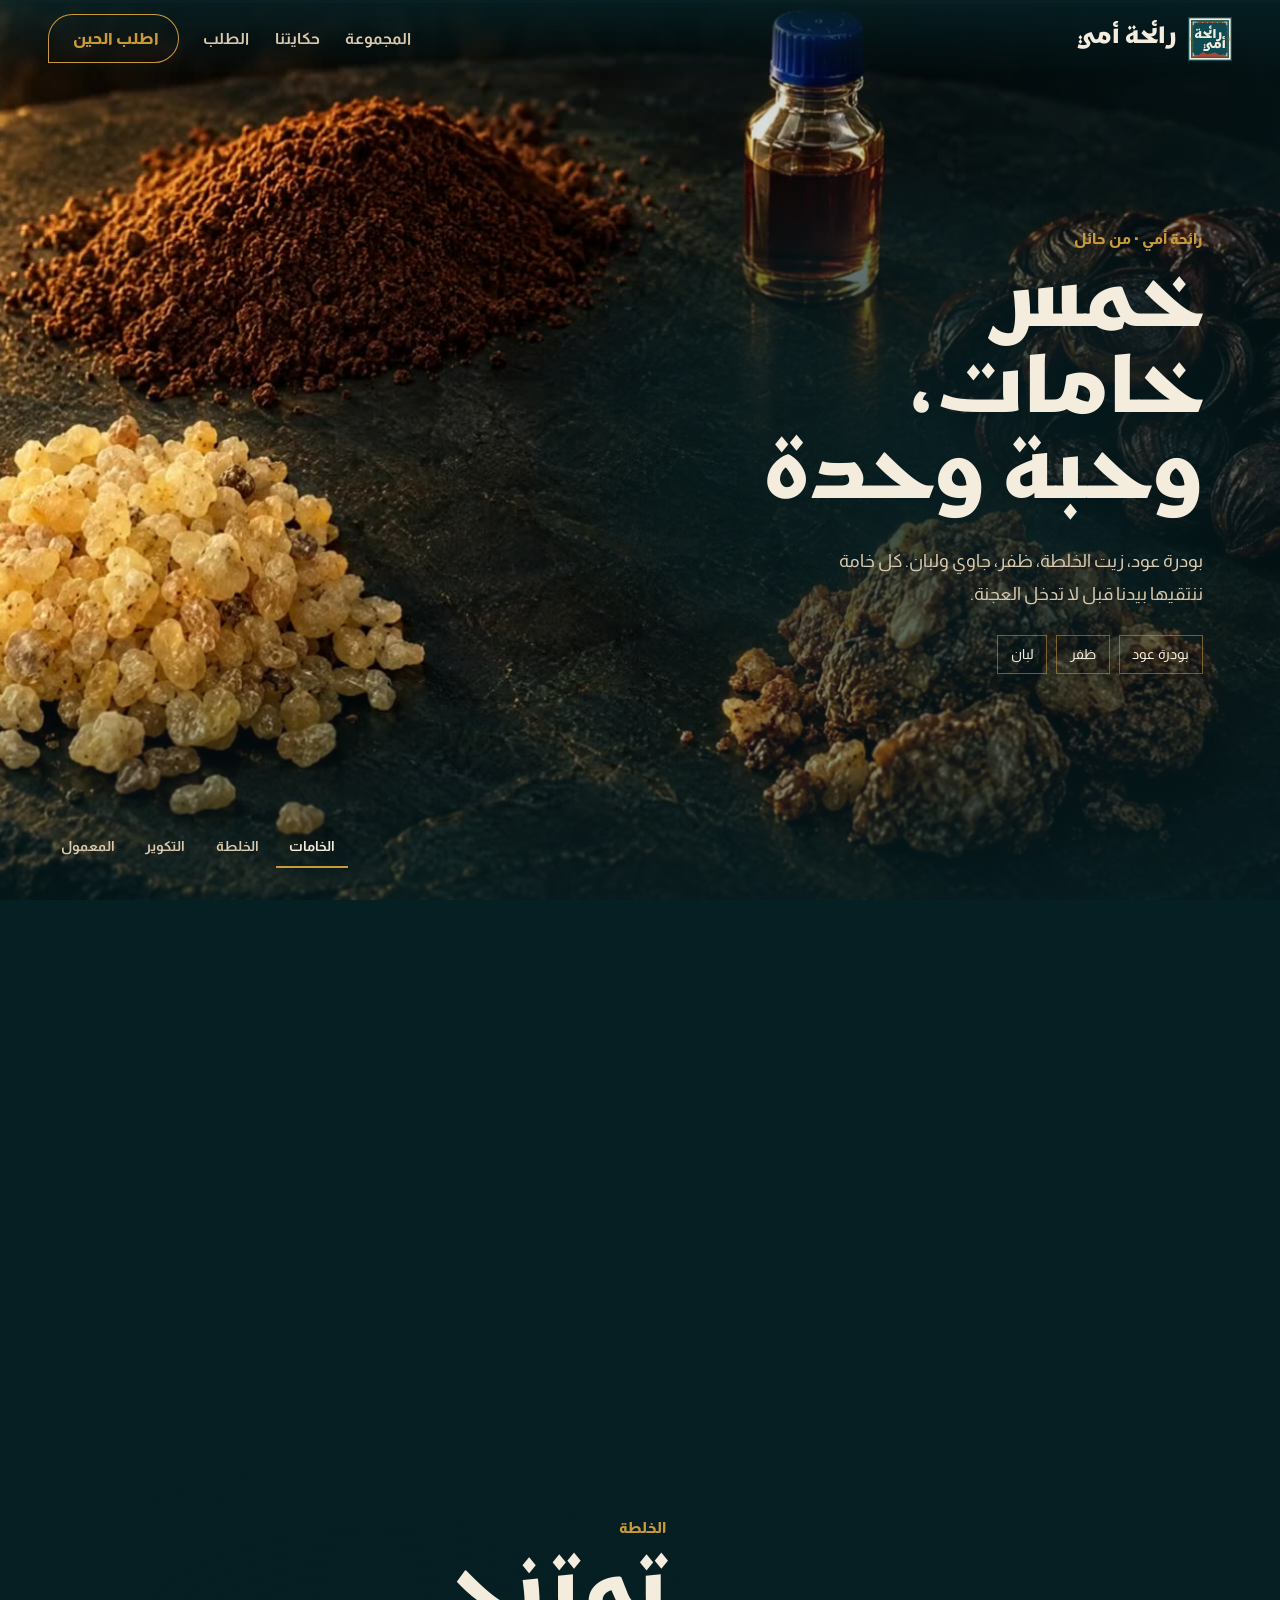
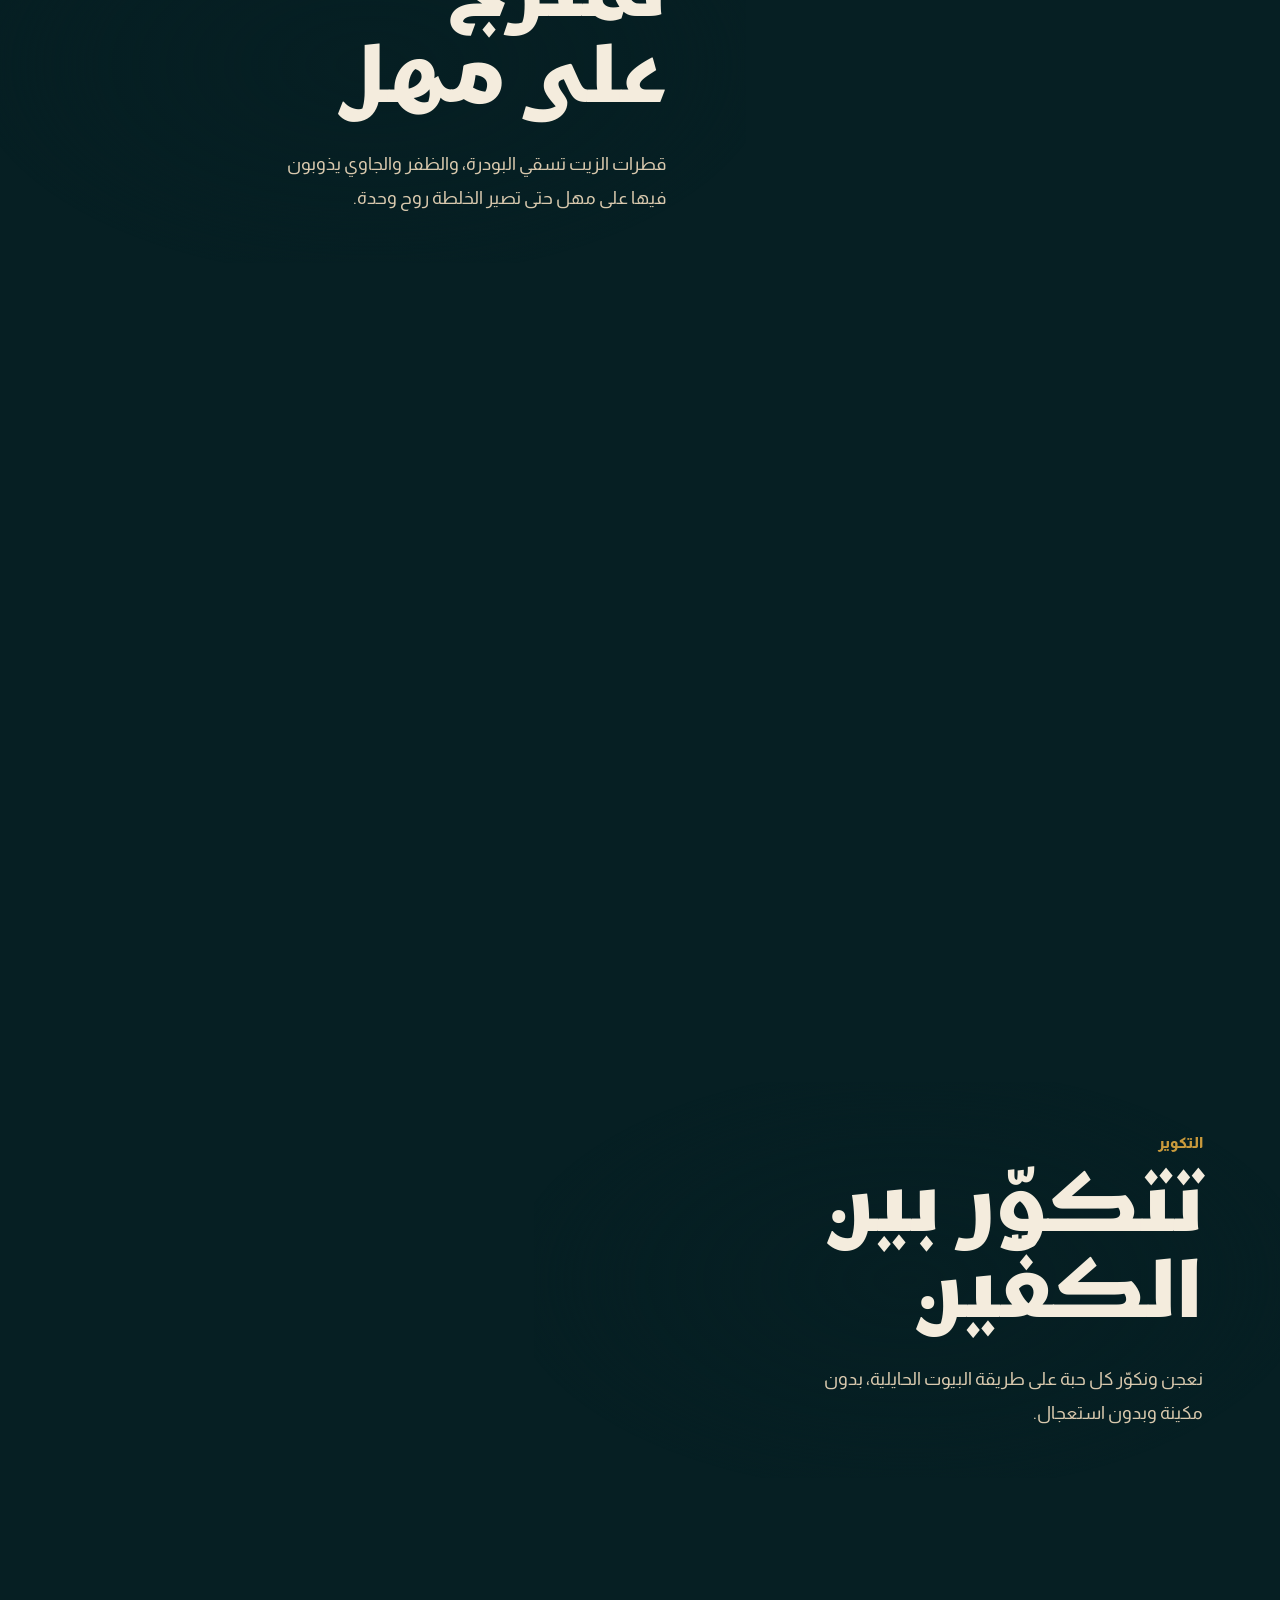
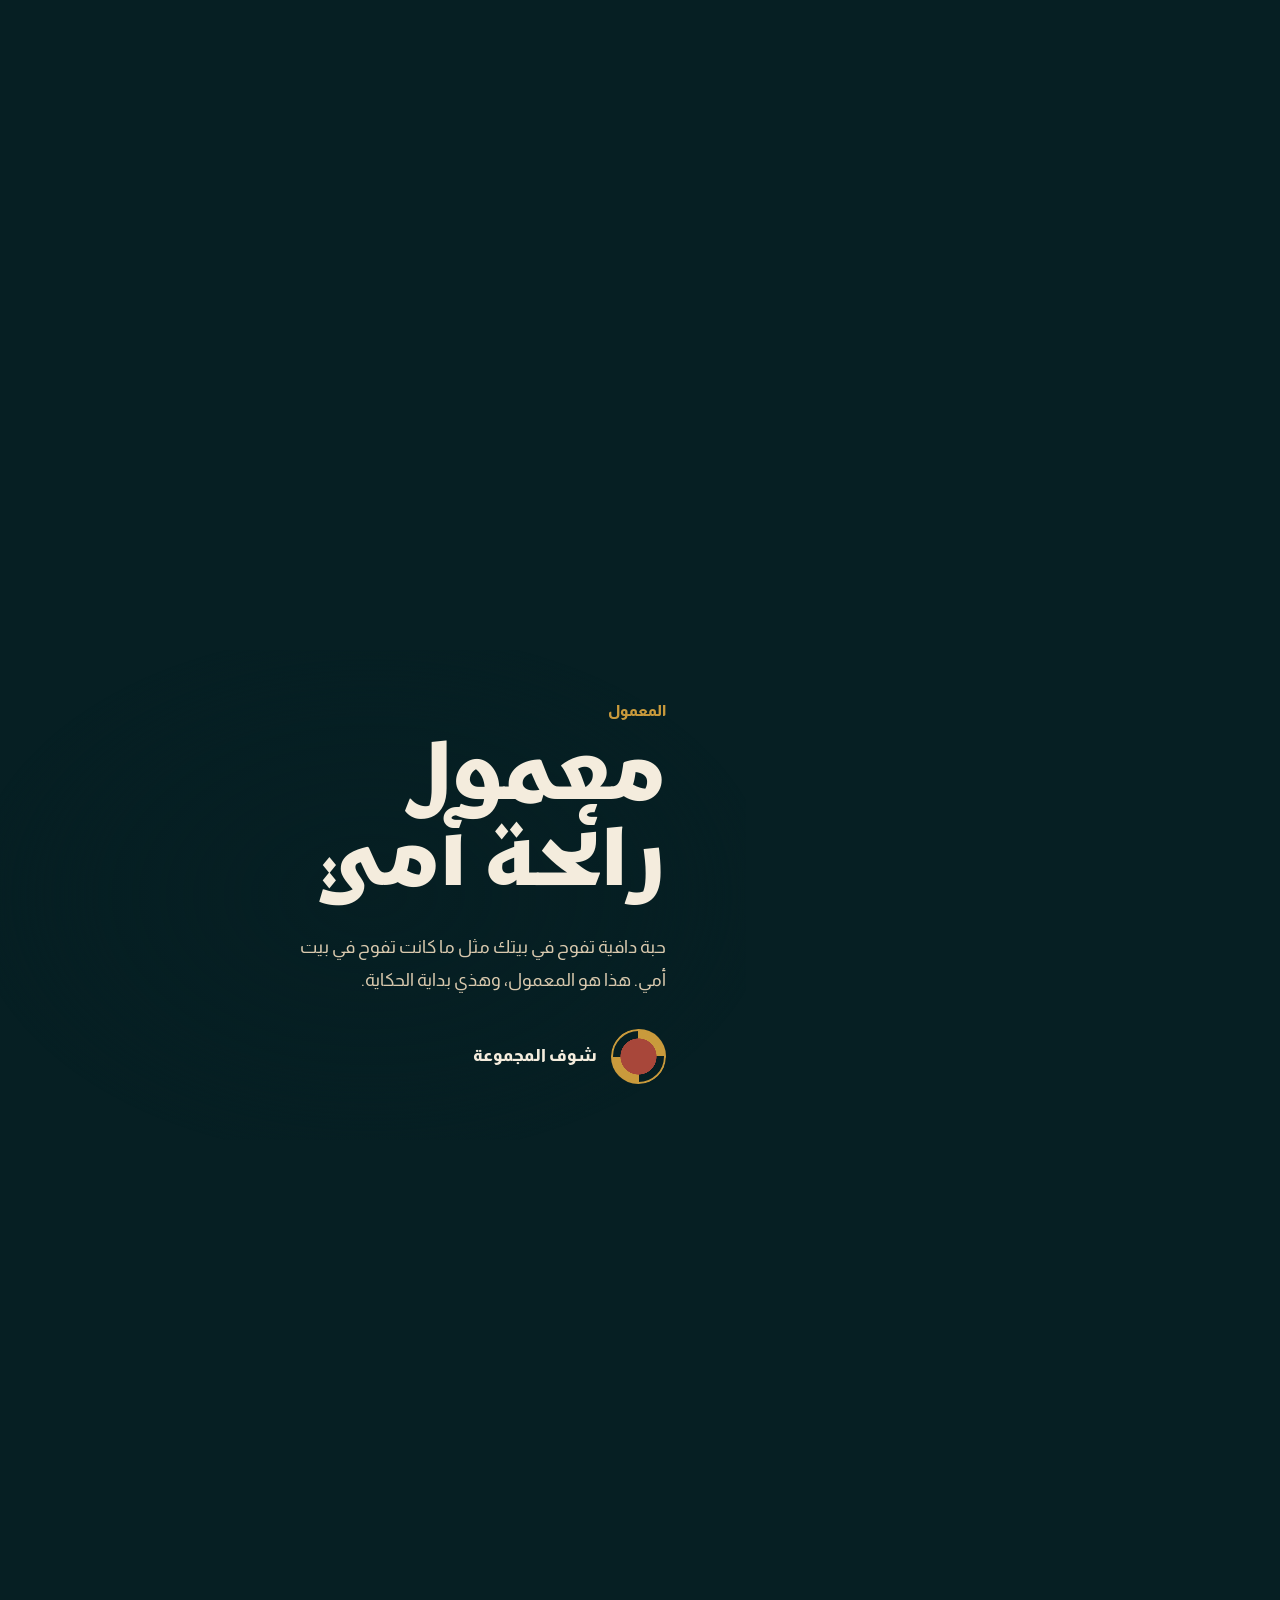
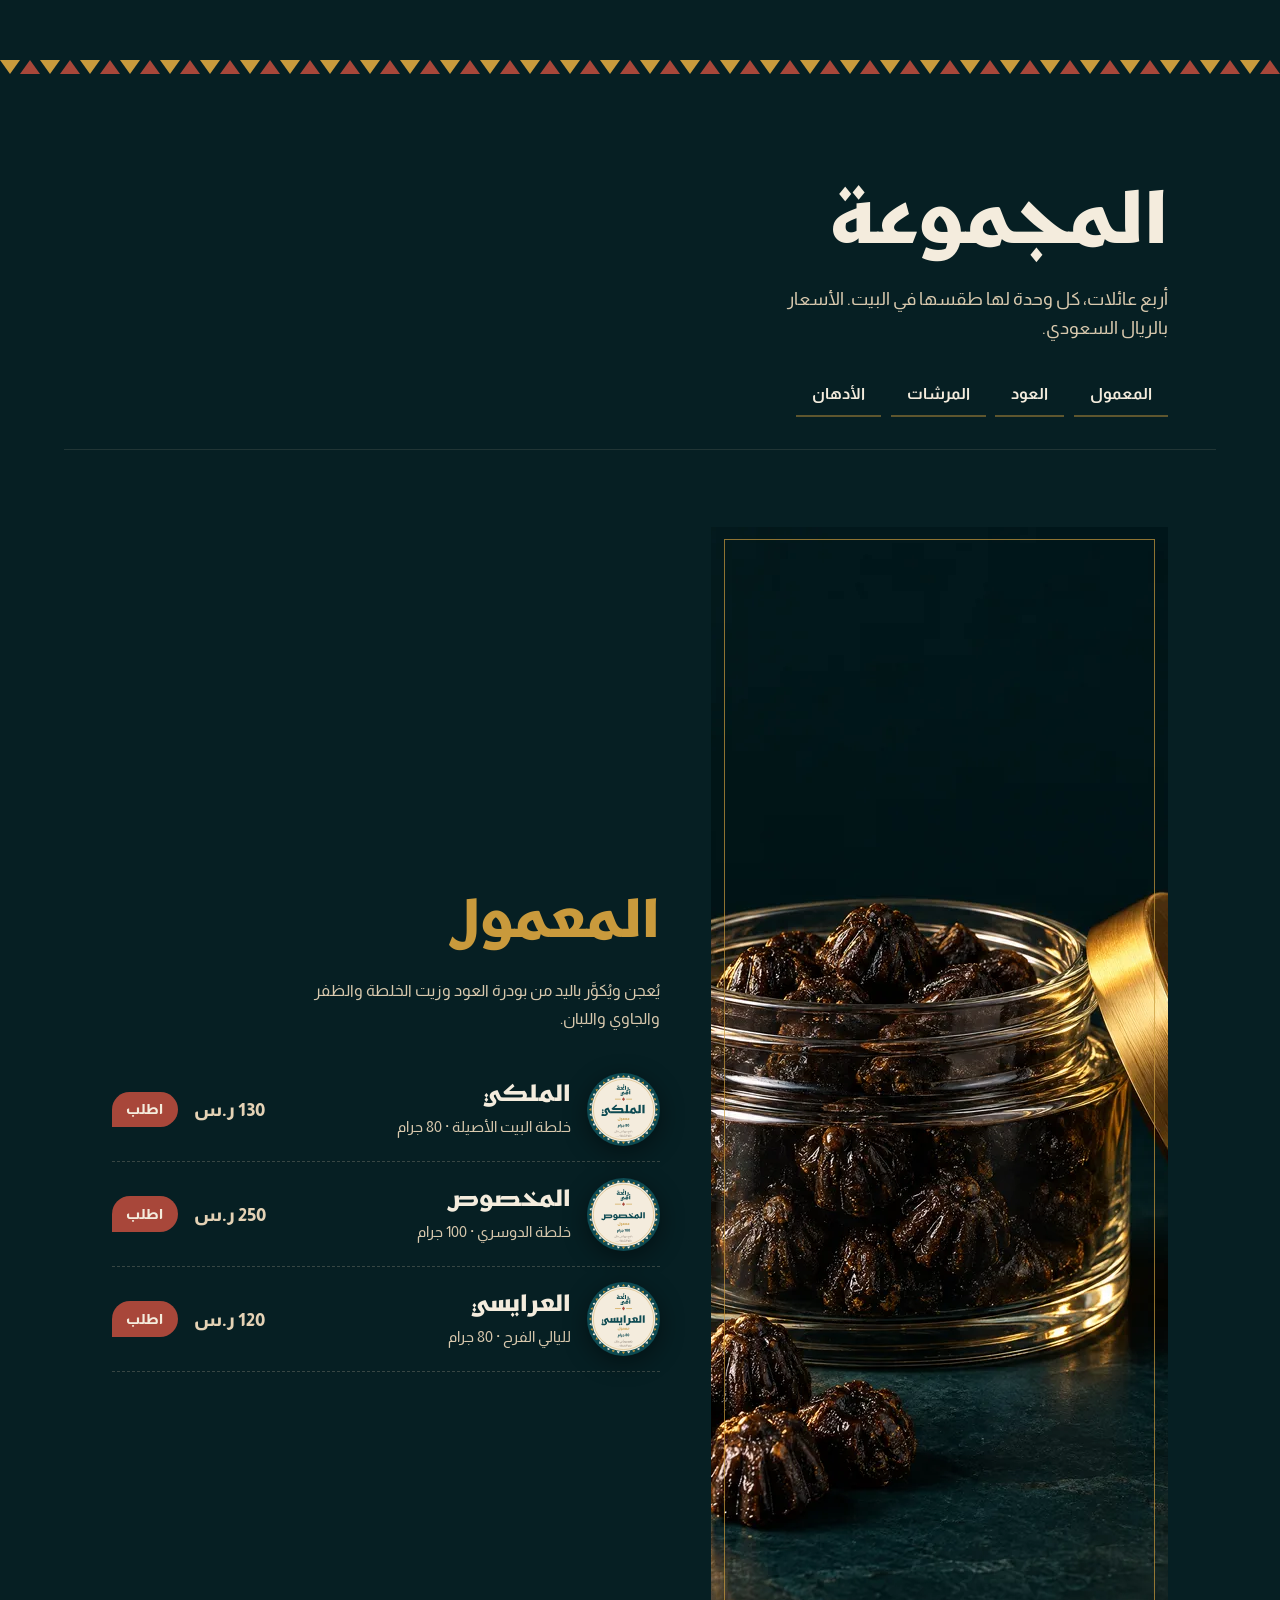
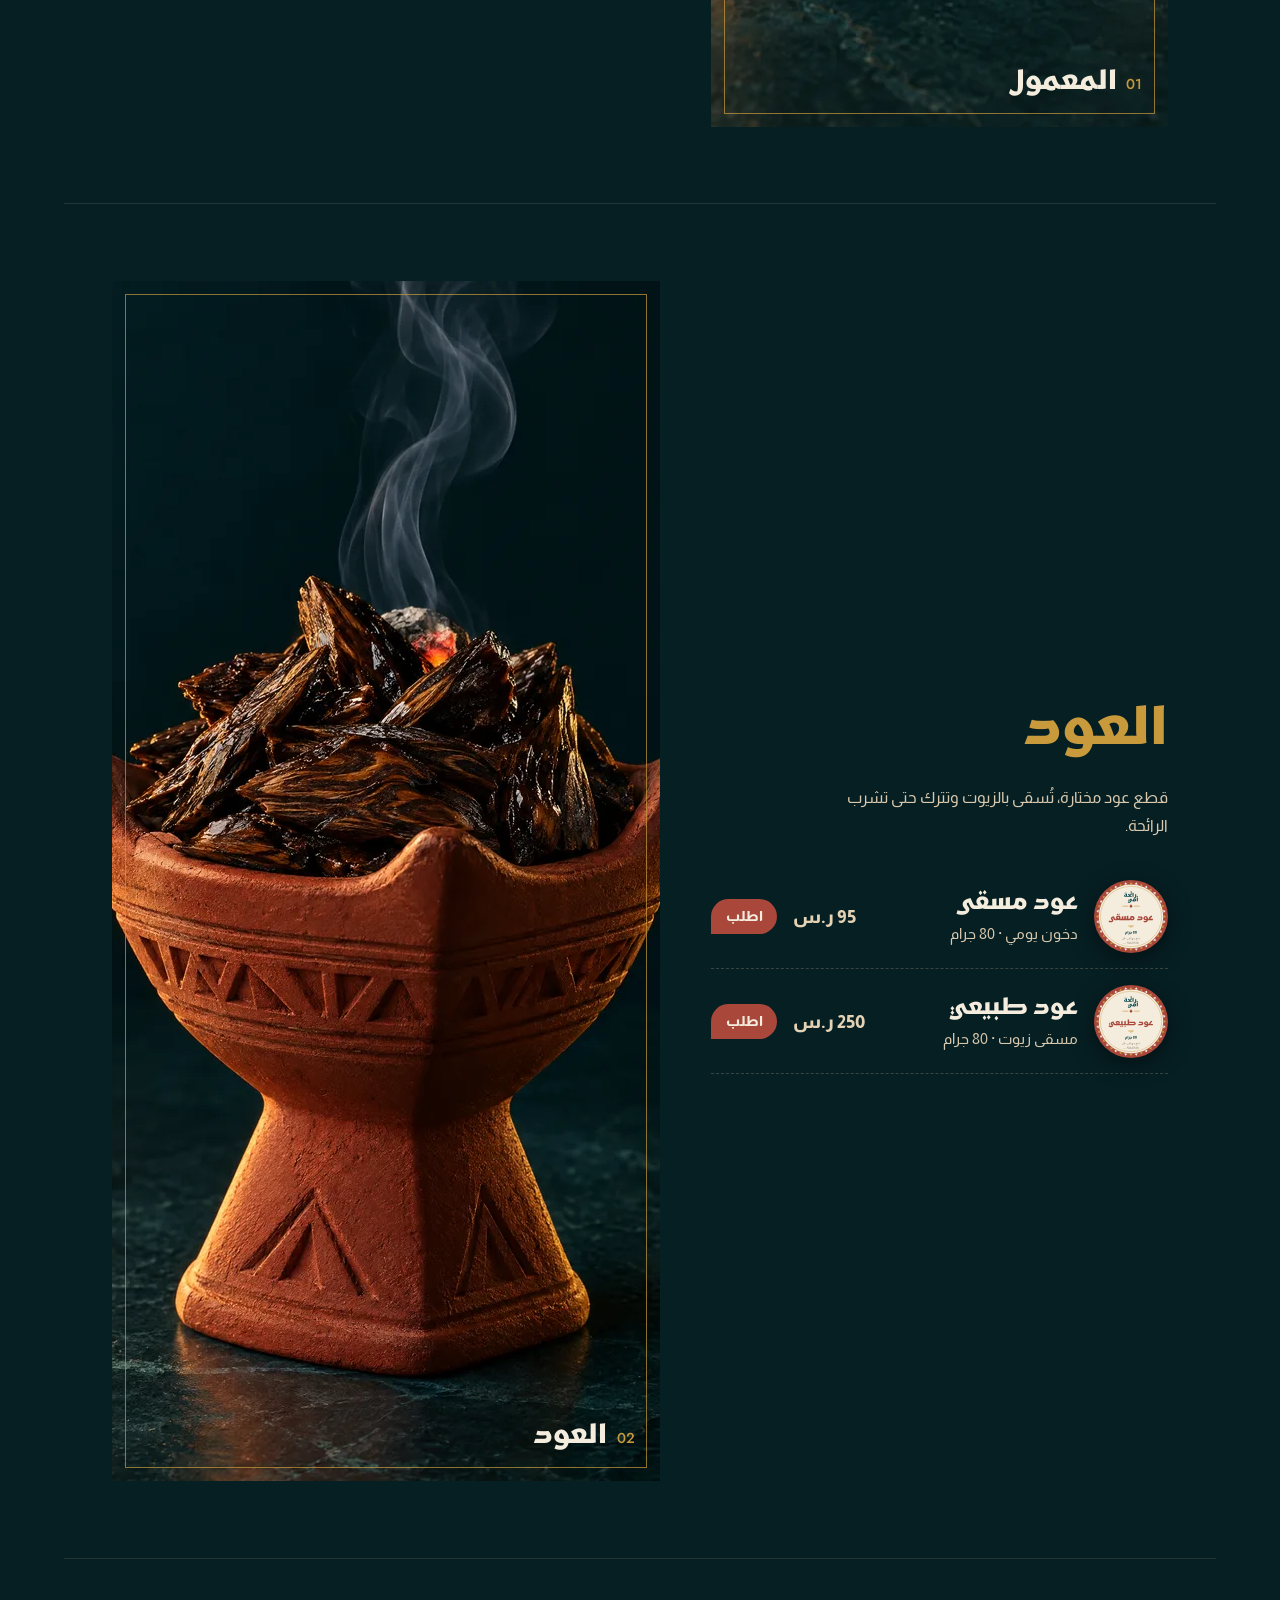
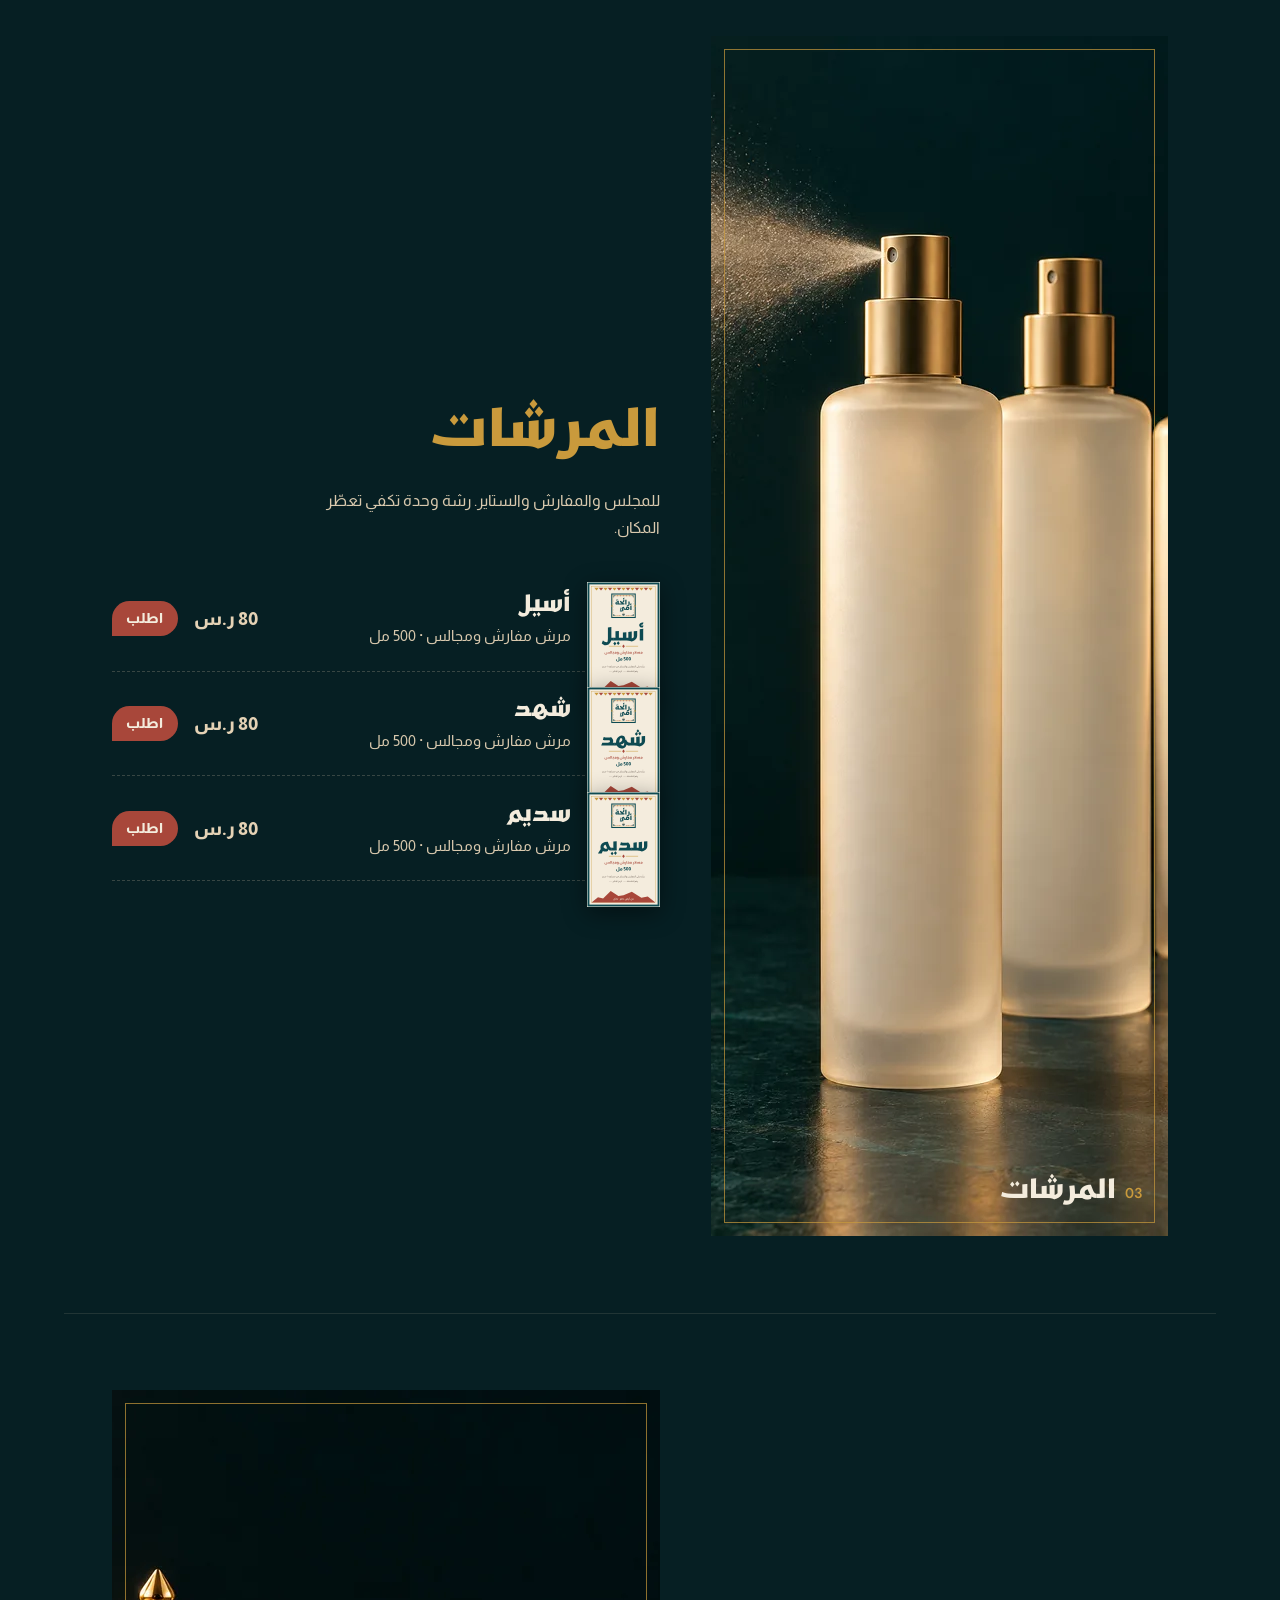
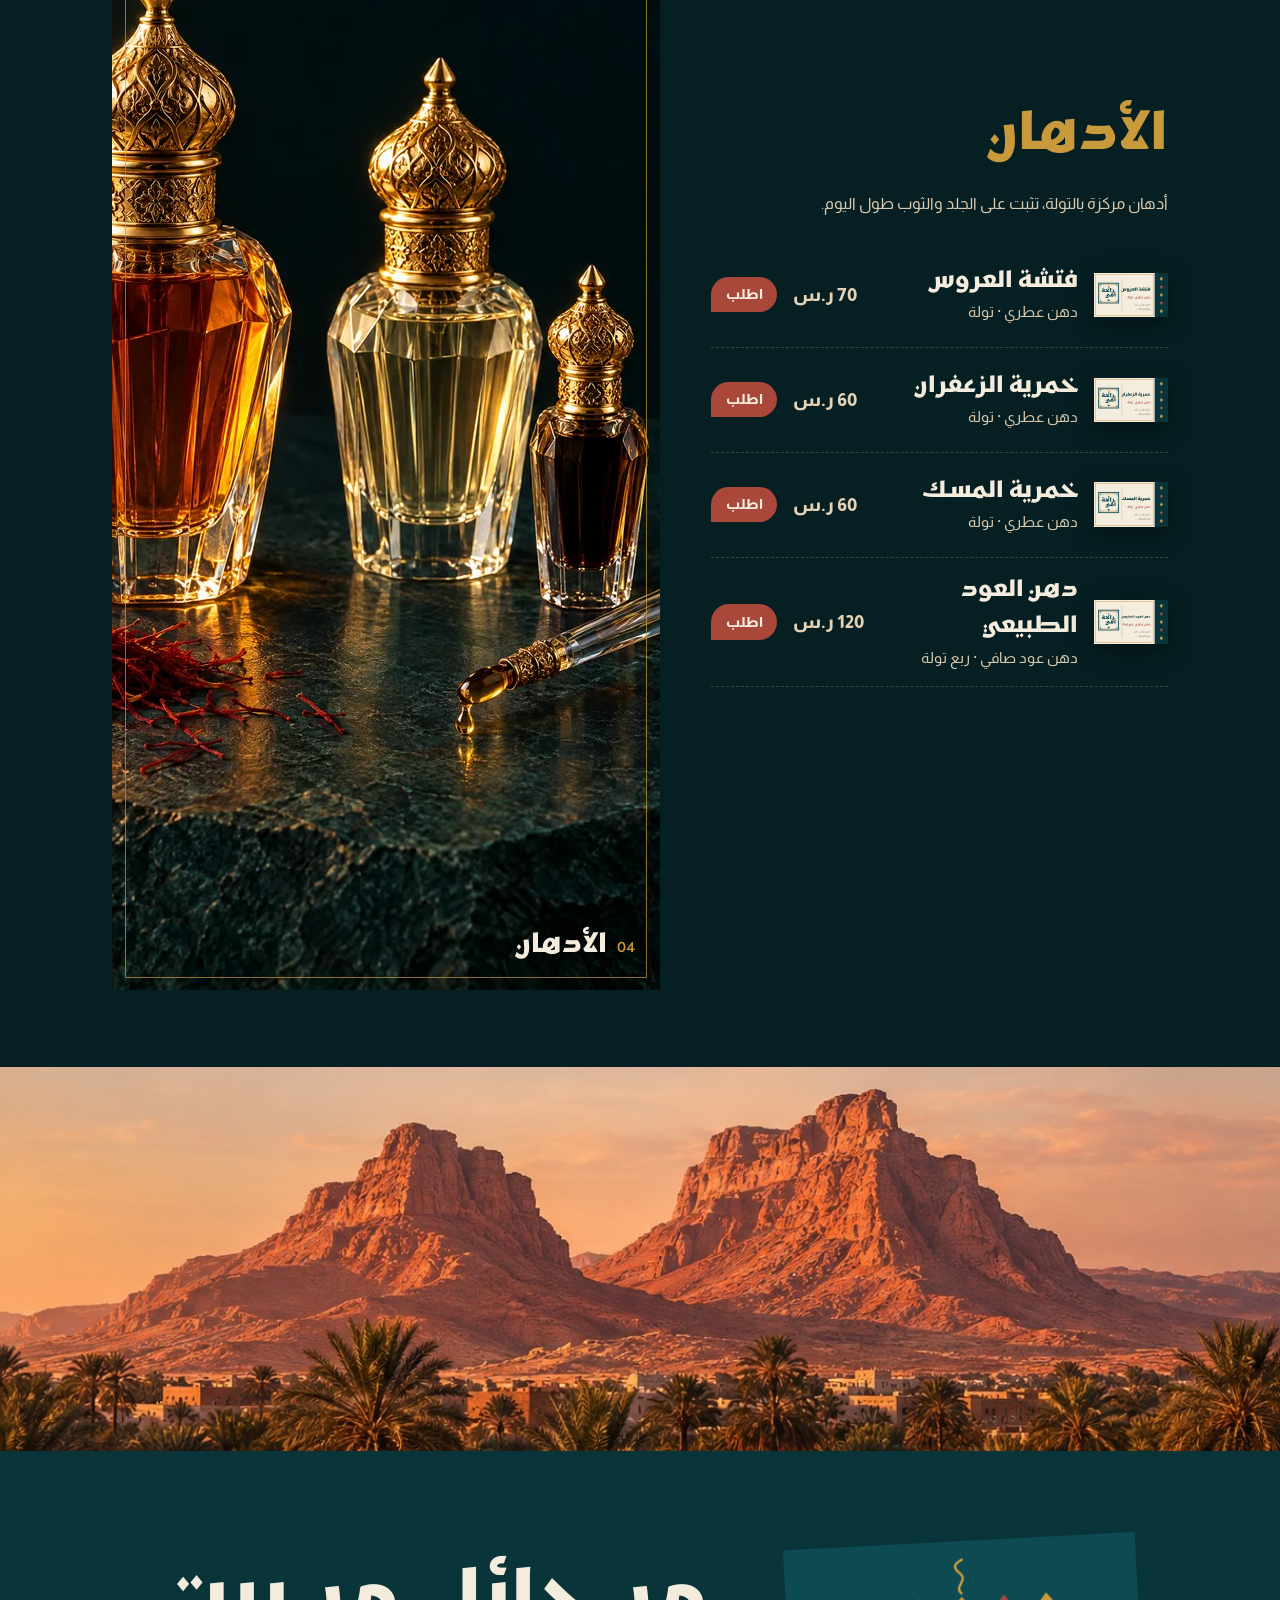
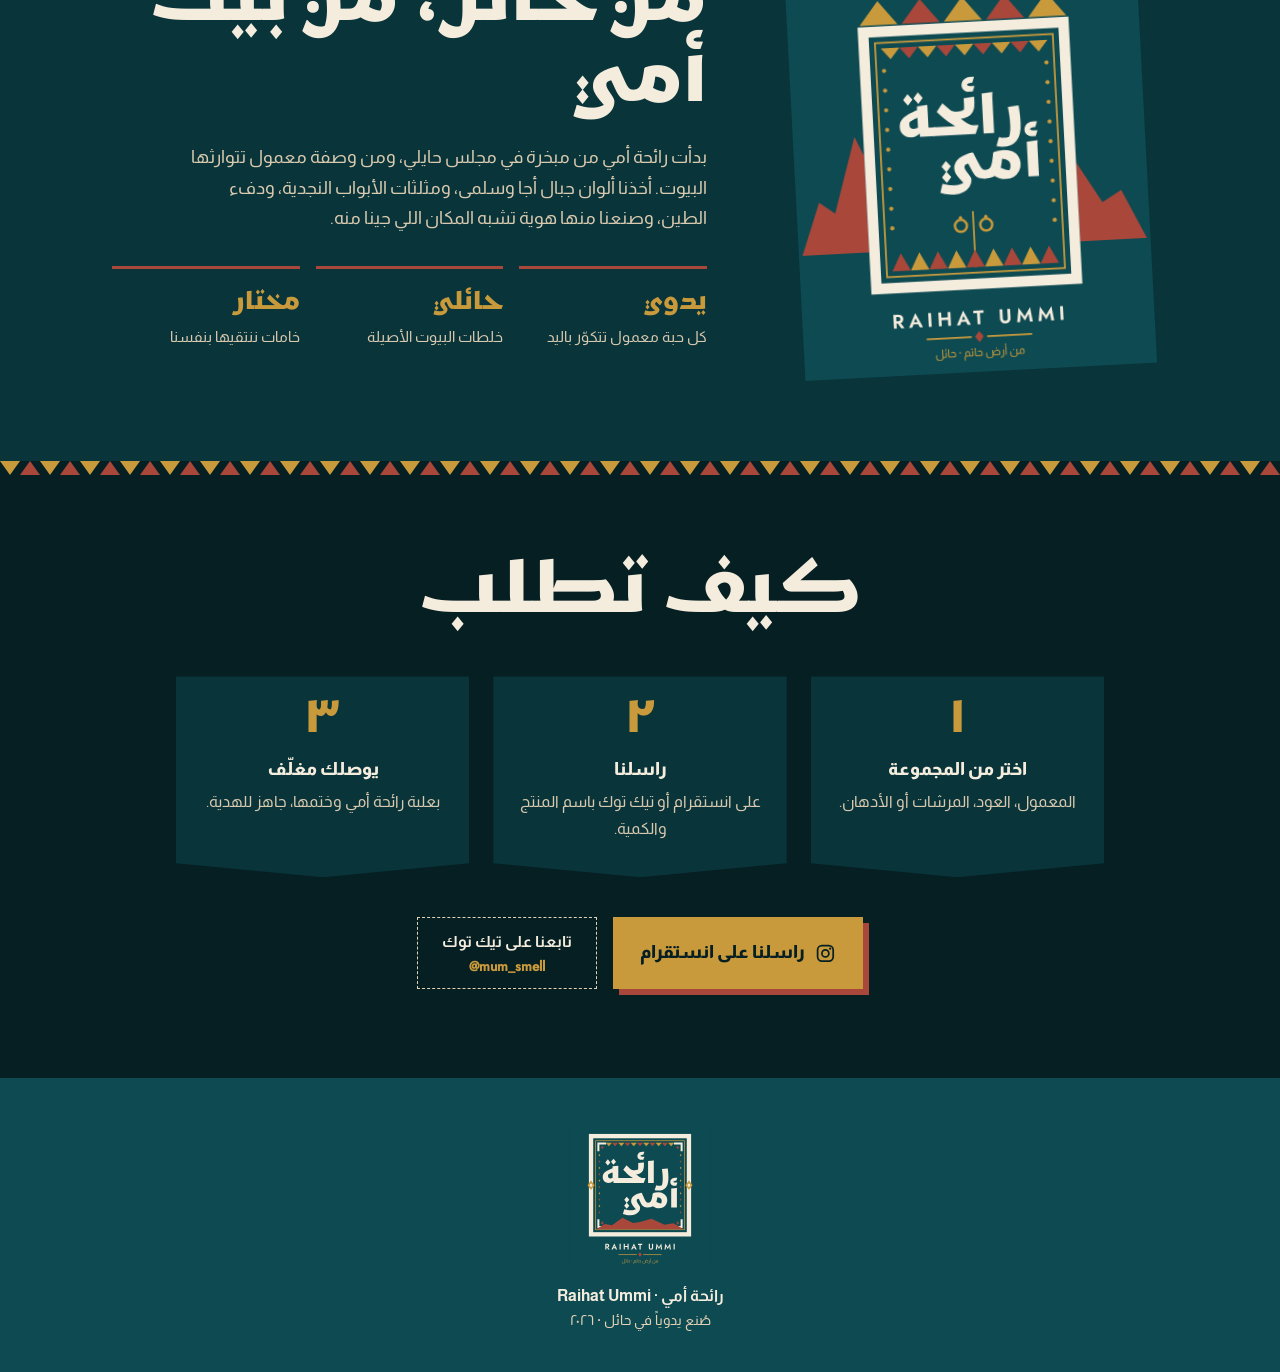
==== index.html @ 81cea1a6 "Build the Raihat Ummi website as a static site in docs/ for GitHub Pages Scroll-driven mamool film, " ====
<!doctype html>
<html lang="ar" dir="rtl">
<head>
  <meta charset="utf-8">
  <meta name="viewport" content="width=device-width, initial-scale=1">
  <title>رائحة أمي | Raihat Ummi</title>
  <meta name="description" content="من خامات حائل إلى حبة المعمول: معمول وعود ومرشات وأدهان مصنوعة باليد.">
  <meta name="theme-color" content="#061F23">
  <meta property="og:title" content="رائحة أمي | Raihat Ummi">
  <meta property="og:description" content="من خامات حائل إلى حبة المعمول: معمول وعود ومرشات وأدهان مصنوعة باليد.">
  <meta property="og:type" content="website">
  <meta property="og:image" content="https://moh71222-pixel.github.io/Mom-smell/assets/og.jpg">
  <meta name="twitter:card" content="summary_large_image">
  <link rel="icon" href="assets/brand/mark.svg" type="image/svg+xml">
  <link rel="preload" href="assets/fonts/raihat-kufi.woff2" as="font" type="font/woff2" crossorigin>
  <link rel="stylesheet" href="style.css">
</head>
<body>
  <header class="header">
    <a class="header__brand" href="#khamat" aria-label="رائحة أمي">
      <img src="assets/brand/mark.svg" alt="" width="44" height="44">
      <span class="header__name">رائحة أمي</span>
    </a>
    <nav class="header__nav" aria-label="أقسام الموقع">
      <a href="#collection">المجموعة</a>
      <a href="#story">حكايتنا</a>
      <a href="#order">الطلب</a>
    </nav>
    <a class="header__order" href="https://www.instagram.com/mum_smell" target="_blank" rel="noopener">اطلب الحين</a>
  </header>

  <main>
    <section class="journey" aria-label="من الخام إلى المعمول">
      <div class="journey__stage" aria-hidden="true">
        <img class="journey__poster" src="assets/world/poster.jpg" alt="">
        <video class="journey__video" muted playsinline preload="none"
          data-src="assets/world/film.mp4" data-src-mobile="assets/world/film-mobile.mp4"></video>
        <div class="journey__shade"></div>
        <div class="journey__progress"><span></span></div>
        <nav class="journey__route"><a href="#khamat" data-i="0">الخامات</a><a href="#khalta" data-i="1">الخلطة</a><a href="#takweer" data-i="2">التكوير</a><a href="#mamool-ch" data-i="3">المعمول</a></nav>
      </div>
      <div class="journey__story">
      <article class="chapter" id="khamat" data-align="start">
        <div class="chapter__pin"><div class="chapter__copy">
          <p class="kicker">رائحة أمي · من حائل</p>
          <h1 class="chapter__title">خمس خامات، وحبة وحدة</h1>
          <p class="chapter__body">بودرة عود، زيت الخلطة، ظفر، جاوي ولبان. كل خامة ننتقيها بيدنا قبل لا تدخل العجنة.</p><ul class="tags"><li>بودرة عود</li><li>ظفر</li><li>لبان</li></ul>
        </div></div>
      </article>
      <article class="chapter" id="khalta" data-align="end">
        <div class="chapter__pin"><div class="chapter__copy">
          <p class="kicker">الخلطة</p>
          <h2 class="chapter__title">تمتزج على مهل</h2>
          <p class="chapter__body">قطرات الزيت تسقي البودرة، والظفر والجاوي يذوبون فيها على مهل حتى تصير الخلطة روح وحدة.</p>
        </div></div>
      </article>
      <article class="chapter" id="takweer" data-align="start">
        <div class="chapter__pin"><div class="chapter__copy">
          <p class="kicker">التكوير</p>
          <h2 class="chapter__title">تتكوّر بين الكفّين</h2>
          <p class="chapter__body">نعجن ونكوّر كل حبة على طريقة البيوت الحايلية، بدون مكينة وبدون استعجال.</p>
        </div></div>
      </article>
      <article class="chapter" id="mamool-ch" data-align="end">
        <div class="chapter__pin"><div class="chapter__copy">
          <p class="kicker">المعمول</p>
          <h2 class="chapter__title">معمول رائحة أمي</h2>
          <p class="chapter__body">حبة دافية تفوح في بيتك مثل ما كانت تفوح في بيت أمي. هذا هو المعمول، وهذي بداية الحكاية.</p><a class="seal-cta" href="#collection"><span class="seal-cta__ring" aria-hidden="true"></span><span>شوف المجموعة</span></a>
        </div></div>
      </article>
      </div>
    </section>

    <section class="collection" id="collection" aria-labelledby="collection-title">
      <div class="ribbon" aria-hidden="true"></div>
      <div class="collection__intro">
        <h2 class="display" id="collection-title">المجموعة</h2>
        <p>أربع عائلات، كل وحدة لها طقسها في البيت. الأسعار بالريال السعودي.</p>
        <ul class="collection__jump"><li><a href="#mamool">المعمول</a></li><li><a href="#oud">العود</a></li><li><a href="#sprays">المرشات</a></li><li><a href="#oils">الأدهان</a></li></ul>
      </div>
      <article class="family" id="mamool">
        <figure class="family__photo">
          <img src="assets/products/mamool.webp" alt="برطمان زجاجي بغطاء ذهبي مليان حبات معمول" loading="lazy" width="960" height="1200">
          <figcaption><span class="family__index">01</span>المعمول</figcaption>
        </figure>
        <div class="family__body">
          <h3 class="family__title">المعمول</h3>
          <p class="family__lead">يُعجن ويُكوَّر باليد من بودرة العود وزيت الخلطة والظفر والجاوي واللبان.</p>
          <ul class="family__list">
            <li class="product">
              <div class="product__label"><img src="assets/labels/mamool-malaki.svg" alt="ملصق الملكي" loading="lazy"></div>
              <div><p class="product__name">الملكي</p><p class="product__note">خلطة البيت الأصيلة · 80 جرام</p></div>
              <p class="product__price">130 ر.س</p>
              <a class="product__ask" href="https://www.instagram.com/mum_smell" target="_blank" rel="noopener" aria-label="اطلب الملكي">اطلب</a>
            </li>
            <li class="product">
              <div class="product__label"><img src="assets/labels/mamool-makhsoos.svg" alt="ملصق المخصوص" loading="lazy"></div>
              <div><p class="product__name">المخصوص</p><p class="product__note">خلطة الدوسري · 100 جرام</p></div>
              <p class="product__price">250 ر.س</p>
              <a class="product__ask" href="https://www.instagram.com/mum_smell" target="_blank" rel="noopener" aria-label="اطلب المخصوص">اطلب</a>
            </li>
            <li class="product">
              <div class="product__label"><img src="assets/labels/mamool-arayesi.svg" alt="ملصق العرايسي" loading="lazy"></div>
              <div><p class="product__name">العرايسي</p><p class="product__note">لليالي الفرح · 80 جرام</p></div>
              <p class="product__price">120 ر.س</p>
              <a class="product__ask" href="https://www.instagram.com/mum_smell" target="_blank" rel="noopener" aria-label="اطلب العرايسي">اطلب</a>
            </li>
          </ul>
        </div>
      </article>
      <article class="family" id="oud" data-flip>
        <figure class="family__photo">
          <img src="assets/products/oud.webp" alt="قطع عود داكنة في مبخرة نجدية حمراء يتصاعد منها الدخان" loading="lazy" width="960" height="1200">
          <figcaption><span class="family__index">02</span>العود</figcaption>
        </figure>
        <div class="family__body">
          <h3 class="family__title">العود</h3>
          <p class="family__lead">قطع عود مختارة، تُسقى بالزيوت وتترك حتى تشرب الرائحة.</p>
          <ul class="family__list">
            <li class="product">
              <div class="product__label"><img src="assets/labels/oud-musqa.svg" alt="ملصق عود مسقى" loading="lazy"></div>
              <div><p class="product__name">عود مسقى</p><p class="product__note">دخون يومي · 80 جرام</p></div>
              <p class="product__price">95 ر.س</p>
              <a class="product__ask" href="https://www.instagram.com/mum_smell" target="_blank" rel="noopener" aria-label="اطلب عود مسقى">اطلب</a>
            </li>
            <li class="product">
              <div class="product__label"><img src="assets/labels/oud-tabiei.svg" alt="ملصق عود طبيعي" loading="lazy"></div>
              <div><p class="product__name">عود طبيعي</p><p class="product__note">مسقى زيوت · 80 جرام</p></div>
              <p class="product__price">250 ر.س</p>
              <a class="product__ask" href="https://www.instagram.com/mum_smell" target="_blank" rel="noopener" aria-label="اطلب عود طبيعي">اطلب</a>
            </li>
          </ul>
        </div>
      </article>
      <article class="family" id="sprays">
        <figure class="family__photo">
          <img src="assets/products/spray.webp" alt="ثلاث قوارير مرش كريمية بأغطية ذهبية" loading="lazy" width="960" height="1200">
          <figcaption><span class="family__index">03</span>المرشات</figcaption>
        </figure>
        <div class="family__body">
          <h3 class="family__title">المرشات</h3>
          <p class="family__lead">للمجلس والمفارش والستاير. رشة وحدة تكفي تعطّر المكان.</p>
          <ul class="family__list">
            <li class="product">
              <div class="product__label"><img src="assets/labels/spray-aseel.svg" alt="ملصق أسيل" loading="lazy"></div>
              <div><p class="product__name">أسيل</p><p class="product__note">مرش مفارش ومجالس · 500 مل</p></div>
              <p class="product__price">80 ر.س</p>
              <a class="product__ask" href="https://www.instagram.com/mum_smell" target="_blank" rel="noopener" aria-label="اطلب أسيل">اطلب</a>
            </li>
            <li class="product">
              <div class="product__label"><img src="assets/labels/spray-shahd.svg" alt="ملصق شهد" loading="lazy"></div>
              <div><p class="product__name">شهد</p><p class="product__note">مرش مفارش ومجالس · 500 مل</p></div>
              <p class="product__price">80 ر.س</p>
              <a class="product__ask" href="https://www.instagram.com/mum_smell" target="_blank" rel="noopener" aria-label="اطلب شهد">اطلب</a>
            </li>
            <li class="product">
              <div class="product__label"><img src="assets/labels/spray-sadeem.svg" alt="ملصق سديم" loading="lazy"></div>
              <div><p class="product__name">سديم</p><p class="product__note">مرش مفارش ومجالس · 500 مل</p></div>
              <p class="product__price">80 ر.س</p>
              <a class="product__ask" href="https://www.instagram.com/mum_smell" target="_blank" rel="noopener" aria-label="اطلب سديم">اطلب</a>
            </li>
          </ul>
        </div>
      </article>
      <article class="family" id="oils" data-flip>
        <figure class="family__photo">
          <img src="assets/products/oil.webp" alt="قوارير دهن كريستال بأغطية ذهبية وخيوط زعفران" loading="lazy" width="960" height="1200">
          <figcaption><span class="family__index">04</span>الأدهان</figcaption>
        </figure>
        <div class="family__body">
          <h3 class="family__title">الأدهان</h3>
          <p class="family__lead">أدهان مركزة بالتولة، تثبت على الجلد والثوب طول اليوم.</p>
          <ul class="family__list">
            <li class="product">
              <div class="product__label"><img src="assets/labels/oil-fitshat.svg" alt="ملصق فتشة العروس" loading="lazy"></div>
              <div><p class="product__name">فتشة العروس</p><p class="product__note">دهن عطري · تولة</p></div>
              <p class="product__price">70 ر.س</p>
              <a class="product__ask" href="https://www.instagram.com/mum_smell" target="_blank" rel="noopener" aria-label="اطلب فتشة العروس">اطلب</a>
            </li>
            <li class="product">
              <div class="product__label"><img src="assets/labels/oil-saffron.svg" alt="ملصق خمرية الزعفران" loading="lazy"></div>
              <div><p class="product__name">خمرية الزعفران</p><p class="product__note">دهن عطري · تولة</p></div>
              <p class="product__price">60 ر.س</p>
              <a class="product__ask" href="https://www.instagram.com/mum_smell" target="_blank" rel="noopener" aria-label="اطلب خمرية الزعفران">اطلب</a>
            </li>
            <li class="product">
              <div class="product__label"><img src="assets/labels/oil-musk.svg" alt="ملصق خمرية المسك" loading="lazy"></div>
              <div><p class="product__name">خمرية المسك</p><p class="product__note">دهن عطري · تولة</p></div>
              <p class="product__price">60 ر.س</p>
              <a class="product__ask" href="https://www.instagram.com/mum_smell" target="_blank" rel="noopener" aria-label="اطلب خمرية المسك">اطلب</a>
            </li>
            <li class="product">
              <div class="product__label"><img src="assets/labels/oil-oud.svg" alt="ملصق دهن العود الطبيعي" loading="lazy"></div>
              <div><p class="product__name">دهن العود الطبيعي</p><p class="product__note">دهن عود صافي · ربع تولة</p></div>
              <p class="product__price">120 ر.س</p>
              <a class="product__ask" href="https://www.instagram.com/mum_smell" target="_blank" rel="noopener" aria-label="اطلب دهن العود الطبيعي">اطلب</a>
            </li>
          </ul>
        </div>
      </article>
    </section>

    <section class="story" id="story" aria-labelledby="story-title">
      <figure class="story__band"><img src="assets/story/crop_aja.jpg" alt="جبال أجا وسلمى في حائل" loading="lazy"></figure>
      <div class="story__grid">
        <div class="story__mark"><img src="assets/brand/logo-door-rev.svg" alt="شعار الباب النجدي لرائحة أمي" loading="lazy"></div>
        <div class="story__copy">
          <h2 class="display" id="story-title">من حائل، من بيت أمي</h2>
          <p>بدأت رائحة أمي من مبخرة في مجلس حايلي، ومن وصفة معمول تتوارثها البيوت. أخذنا ألوان جبال أجا وسلمى، ومثلثات الأبواب النجدية، ودفء الطين، وصنعنا منها هوية تشبه المكان اللي جينا منه.</p>
          <dl class="facts">
            <div><dt>يدوي</dt><dd>كل حبة معمول تتكوّر باليد</dd></div>
            <div><dt>حائلي</dt><dd>خلطات البيوت الأصيلة</dd></div>
            <div><dt>مختار</dt><dd>خامات ننتقيها بنفسنا</dd></div>
          </dl>
        </div>
      </div>
    </section>

    <section class="order" id="order" aria-labelledby="order-title">
      <div class="ribbon" aria-hidden="true"></div>
      <h2 class="display" id="order-title">كيف تطلب</h2>
      <ol class="steps">
        <li><span class="steps__n" aria-hidden="true">١</span><p class="steps__t">اختر من المجموعة</p><p>المعمول، العود، المرشات أو الأدهان.</p></li>
        <li><span class="steps__n" aria-hidden="true">٢</span><p class="steps__t">راسلنا</p><p>على انستقرام أو تيك توك باسم المنتج والكمية.</p></li>
        <li><span class="steps__n" aria-hidden="true">٣</span><p class="steps__t">يوصلك مغلّف</p><p>بعلبة رائحة أمي وختمها، جاهز للهدية.</p></li>
      </ol>
      <div class="order__ctas">
        <a class="cta-insta" href="https://www.instagram.com/mum_smell" target="_blank" rel="noopener">
          <svg viewBox="0 0 24 24" aria-hidden="true"><rect x="3" y="3" width="18" height="18" rx="5" fill="none" stroke="currentColor" stroke-width="2"/><circle cx="12" cy="12" r="4" fill="none" stroke="currentColor" stroke-width="2"/><circle cx="17.5" cy="6.5" r="1.3" fill="currentColor"/></svg>
          راسلنا على انستقرام
        </a>
        <a class="cta-tiktok" href="https://www.tiktok.com/@mum_smell" target="_blank" rel="noopener">تابعنا على تيك توك<span>@mum_smell</span></a>
      </div>
    </section>
  </main>

  <footer class="footer">
    <img src="assets/brand/logo-square-rev.svg" alt="رائحة أمي Raihat Ummi" loading="lazy">
    <p>رائحة أمي · Raihat Ummi</p>
    <p class="footer__small">صُنع يدوياً في حائل · ٢٠٢٦</p>
  </footer>
  <script src="app.js" defer></script>
</body>
</html>
---- style.css ----
/* Raihat Ummi (رائحة أمي): site styles. Palette and type from the brand book. */
@font-face { font-family: "Raihat Kufi"; src: url("assets/fonts/raihat-kufi.woff2") format("woff2"); font-display: swap; }
@font-face { font-family: "Almarai"; src: url("assets/fonts/almarai-400.woff2") format("woff2"); font-weight: 400; font-display: swap; }
@font-face { font-family: "Almarai"; src: url("assets/fonts/almarai-700.woff2") format("woff2"); font-weight: 700; font-display: swap; }
@font-face { font-family: "Almarai"; src: url("assets/fonts/almarai-800.woff2") format("woff2"); font-weight: 800; font-display: swap; }
@font-face { font-family: "Jost"; src: url("assets/fonts/jost-500.woff2") format("woff2"); font-weight: 500; font-display: swap; }

:root {
  --night: #061F23;
  --teal: #0D4A52;
  --teal-dark: #08343A;
  --red: #A8473A;
  --ochre: #C99A3C;
  --sand: #E4D2B5;
  --cream: #F4ECDD;
  --ink-soft: #D9C9AE;
  --kufi: "Raihat Kufi", "Almarai", sans-serif;
  --body: "Almarai", system-ui, sans-serif;
  --latin: "Jost", "Almarai", sans-serif;
  --ribbon: url("data:image/svg+xml,%3Csvg xmlns='http://www.w3.org/2000/svg' width='40' height='14' viewBox='0 0 40 14'%3E%3Cpolygon points='0,0 20,0 10,14' fill='%23C99A3C'/%3E%3Cpolygon points='20,14 40,14 30,0' fill='%23A8473A'/%3E%3C/svg%3E");
}

* { box-sizing: border-box; }
html { scroll-padding-top: 5rem; overflow-x: clip; }
body { overflow-x: clip; }
body {
  margin: 0;
  background: var(--night);
  color: var(--cream);
  font-family: var(--body);
  line-height: 1.7;
  -webkit-font-smoothing: antialiased;
}
a { color: inherit; text-decoration: none; }
img { display: block; max-width: 100%; }
.display {
  margin: 0;
  font-family: var(--kufi);
  font-weight: 400;
  font-size: clamp(2.4rem, 5.5vw, 4.6rem);
  line-height: 1.15;
}
.ribbon { height: 14px; background: var(--ribbon) repeat-x; background-size: 40px 14px; }
:focus-visible { outline: 2px solid var(--ochre); outline-offset: 3px; }

/* ---------- header ---------- */
.header {
  position: fixed;
  inset: 0 0 auto 0;
  z-index: 40;
  display: flex;
  align-items: center;
  gap: 1.5rem;
  padding: 0.9rem clamp(1rem, 4vw, 3rem);
  background: linear-gradient(to bottom, rgb(6 31 35 / 0.92), transparent);
  animation: drop 0.9s cubic-bezier(.2,.8,.2,1) both;
}
@keyframes drop { from { transform: translateY(-110%); } }
.header__brand { display: flex; align-items: center; gap: 0.7rem; }
.header__brand img { width: 44px; height: 44px; }
.header__name { font-family: var(--kufi); font-size: 1.35rem; }
.header__nav { display: flex; gap: 1.6rem; margin-inline-start: auto; font-weight: 700; }
.header__nav a { position: relative; padding-block: 0.3rem; color: var(--ink-soft); transition: color 0.3s; }
.header__nav a::after {
  content: "";
  position: absolute;
  inset: auto 0 -2px 0;
  height: 6px;
  background: var(--ribbon) repeat-x;
  background-size: 17px 6px;
  transform: scaleX(0);
  transform-origin: right;
  transition: transform 0.35s;
}
.header__nav a:hover { color: var(--cream); }
.header__nav a:hover::after { transform: scaleX(1); }
.header__order {
  padding: 0.6rem 1.2rem 0.6rem 1.5rem;
  border: 1.5px solid var(--ochre);
  color: var(--ochre);
  font-weight: 800;
  border-radius: 999px 999px 999px 0.25rem;
  transition: background 0.3s, color 0.3s;
}
.header__order:hover { background: var(--ochre); color: var(--night); }
@media (max-width: 760px) {
  .header__nav { display: none; }
  .header__order { margin-inline-start: auto; }
}

/* ---------- journey: scroll plays the film ---------- */
.journey { position: relative; }
.journey__stage {
  position: sticky;
  top: 0;
  height: 100vh;
  height: 100dvh;
  overflow: hidden;
  background: #000;
}
.journey__poster,
.journey__video {
  position: absolute;
  inset: 0;
  width: 100%;
  height: 100%;
  object-fit: cover;
}
.journey__video { opacity: 0; transition: opacity 0.4s; }
.journey.is-ready .journey__video { opacity: 1; }
.journey__shade {
  position: absolute;
  inset: 0;
  background:
    linear-gradient(to left, rgb(6 31 35 / 0.55), transparent 55%),
    linear-gradient(to top, rgb(6 31 35 / 0.7), transparent 30%);
}
.journey__progress { position: absolute; inset: 0 0 auto 0; height: 3px; background: rgb(244 236 221 / 0.12); z-index: 3; }
.journey__progress span {
  display: block;
  height: 100%;
  background: var(--ochre);
  transform: scaleX(var(--p, 0));
  transform-origin: right center;
}
.journey__route {
  position: absolute;
  z-index: 3;
  bottom: clamp(1rem, 3vw, 2rem);
  left: clamp(1rem, 4vw, 3rem);
  display: flex;
  gap: 0.3rem;
  pointer-events: auto;
}
.journey__route a {
  padding: 0.5rem 0.8rem;
  color: var(--ink-soft);
  font-weight: 700;
  font-size: 0.9rem;
  border-bottom: 2px solid transparent;
  transition: color 0.3s, border-color 0.3s;
}
.journey__route a.is-active { color: var(--cream); border-color: var(--ochre); }
.journey__story { position: relative; z-index: 2; margin-top: -100vh; margin-top: -100dvh; }
.chapter { min-height: 135vh; }
.chapter__pin {
  position: sticky;
  top: 0;
  display: flex;
  align-items: center;
  min-height: 100vh;
  min-height: 100dvh;
  padding: clamp(5rem, 9vw, 8rem) clamp(1.25rem, 6vw, 6rem);
}
.chapter[data-align="end"] .chapter__pin { justify-content: flex-end; }
.chapter__copy { position: relative; width: min(38rem, 46vw); }
.chapter__copy::before {
  content: "";
  position: absolute;
  z-index: -1;
  inset: -3rem -5rem;
  background: radial-gradient(ellipse at center, rgb(6 31 35 / 0.82) 0%, rgb(6 31 35 / 0.5) 52%, transparent 76%);
}
.kicker { margin: 0 0 0.8rem; color: var(--ochre); font-weight: 800; font-size: 0.95rem; }
.chapter__title {
  margin: 0;
  font-family: var(--kufi);
  font-weight: 400;
  font-size: clamp(2.6rem, 6vw, 6rem);
  line-height: 1.12;
  max-width: 11ch;
  text-wrap: balance;
}
.chapter__body { margin: 1.4rem 0 0; max-width: 40ch; color: var(--ink-soft); font-size: clamp(1.05rem, 1.4vw, 1.25rem); line-height: 1.85; }
.tags { display: flex; flex-wrap: wrap; gap: 0.55rem; margin: 1.5rem 0 0; padding: 0; list-style: none; }
.tags li { padding: 0.4rem 0.8rem; border: 1px solid rgb(201 154 60 / 0.55); font-size: 0.9rem; }
@media (max-width: 860px) {
  .chapter__pin, .chapter[data-align="end"] .chapter__pin { align-items: flex-end; justify-content: flex-start; padding-bottom: 5.5rem; }
  .chapter__copy { width: 100%; }
  .chapter__copy::before { inset: -2rem -1.25rem; }
  .chapter__title { font-size: clamp(2.3rem, 11vw, 3.2rem); }
  .journey__route { left: 50%; transform: translateX(-50%); }
  .journey__route a { padding: 0.4rem 0.5rem; font-size: 0.8rem; }
}

/* last chapter CTA: a wax seal that turns */
.seal-cta { display: inline-flex; align-items: center; gap: 0.9rem; margin-top: 2rem; font-weight: 800; font-size: 1.05rem; }
.seal-cta__ring {
  width: 3.4rem;
  height: 3.4rem;
  border-radius: 50%;
  background:
    radial-gradient(circle, var(--red) 0 46%, transparent 47%),
    conic-gradient(var(--ochre) 0 25%, transparent 0 50%, var(--ochre) 0 75%, transparent 0);
  box-shadow: 0 0 0 2px var(--ochre) inset;
  transition: transform 0.6s cubic-bezier(.2,.8,.2,1);
}
.seal-cta:hover .seal-cta__ring, .seal-cta:focus-visible .seal-cta__ring { transform: rotate(180deg) scale(1.08); }

/* ---------- collection ---------- */
.collection__intro { max-width: 72rem; margin: 0 auto; padding: clamp(4rem, 9vw, 7rem) clamp(1rem, 5vw, 3rem) 2rem; }
.collection__intro > p { max-width: 40ch; color: var(--ink-soft); font-size: 1.1rem; }
.collection__jump { display: flex; flex-wrap: wrap; gap: 0.6rem; margin: 1.8rem 0 0; padding: 0; list-style: none; }
.collection__jump a {
  display: inline-block;
  padding: 0.45rem 1rem;
  border-bottom: 2px solid rgb(201 154 60 / 0.45);
  font-weight: 700;
  transition: border-color 0.3s, transform 0.3s;
}
.collection__jump a:hover { border-color: var(--ochre); transform: translateY(-2px); }

.family {
  display: grid;
  grid-template-columns: minmax(0, 5fr) minmax(0, 6fr);
  gap: clamp(1.5rem, 4vw, 4rem);
  align-items: center;
  max-width: 72rem;
  margin: 0 auto;
  padding: clamp(2.5rem, 6vw, 5rem) clamp(1rem, 5vw, 3rem);
  border-top: 1px solid rgb(228 210 181 / 0.12);
}
.family[data-flip] .family__photo { order: 2; }
.family__photo { position: relative; margin: 0; overflow: hidden; }
.family__photo img { width: 100%; aspect-ratio: 4 / 5; object-fit: cover; transition: transform 1.2s cubic-bezier(.2,.8,.2,1); }
.family:hover .family__photo img { transform: scale(1.04); }
.family__photo::after { content: ""; position: absolute; inset: 0.8rem; border: 1.5px solid rgb(201 154 60 / 0.7); pointer-events: none; }
.family__photo figcaption {
  position: absolute;
  bottom: 1.4rem;
  right: 1.6rem;
  display: flex;
  align-items: baseline;
  gap: 0.6rem;
  font-family: var(--kufi);
  font-size: 1.6rem;
}
.family__index { font-family: var(--latin); font-size: 0.9rem; color: var(--ochre); }
.family__title { margin: 0; font-family: var(--kufi); font-weight: 400; font-size: clamp(2rem, 4vw, 3.2rem); color: var(--ochre); }
.family__lead { margin: 0.6rem 0 1.6rem; max-width: 44ch; color: var(--ink-soft); }
.family__list { margin: 0; padding: 0; list-style: none; }

.product {
  display: grid;
  grid-template-columns: 4.6rem 1fr auto auto;
  align-items: center;
  gap: 1rem;
  padding: 0.95rem 0;
  border-bottom: 1px dashed rgb(228 210 181 / 0.22);
}
.product p { margin: 0; }
.product__label { display: grid; place-items: center; width: 4.6rem; height: 4.6rem; transition: transform 0.5s cubic-bezier(.2,.8,.2,1); }
.product__label img { max-width: 100%; max-height: 100%; filter: drop-shadow(0 6px 12px rgb(0 0 0 / 0.45)); }
.product:hover .product__label { transform: rotate(-8deg) scale(1.12); }
.product__name { font-family: var(--kufi); font-size: 1.35rem; }
.product__note { color: var(--ink-soft); font-size: 0.92rem; }
.product__price { font-weight: 800; font-size: 1.15rem; color: var(--sand); white-space: nowrap; }
.product__ask {
  padding: 0.35rem 0.9rem;
  background: var(--red);
  font-weight: 800;
  font-size: 0.9rem;
  border-radius: 999px 999px 999px 0.2rem;
  transition: transform 0.3s, background 0.3s, color 0.3s;
}
.product__ask:hover { background: var(--ochre); color: var(--night); transform: translateY(-2px); }
@media (max-width: 860px) {
  .family { grid-template-columns: 1fr; }
  .family[data-flip] .family__photo { order: 0; }
  .family__photo img { aspect-ratio: 5 / 4; }
  .product { grid-template-columns: 3.8rem 1fr auto; }
  .product__label { width: 3.8rem; height: 3.8rem; }
  .product__ask { grid-column: 2 / -1; justify-self: start; }
}

/* ---------- story ---------- */
.story { background: var(--teal-dark); }
.story__band { margin: 0; }
.story__band img { width: 100%; height: clamp(12rem, 30vw, 24rem); object-fit: cover; }
.story__grid {
  display: grid;
  grid-template-columns: minmax(0, 2fr) minmax(0, 3fr);
  gap: clamp(2rem, 5vw, 5rem);
  align-items: center;
  max-width: 72rem;
  margin: 0 auto;
  padding: clamp(3rem, 7vw, 6rem) clamp(1rem, 5vw, 3rem);
}
.story__mark img { width: 100%; max-width: 22rem; margin-inline: auto; transform: rotate(-3deg); transition: transform 0.8s; }
.story__mark:hover img { transform: rotate(0); }
.story__copy > p { color: var(--ink-soft); font-size: 1.12rem; max-width: 52ch; }
.facts { display: grid; grid-template-columns: repeat(3, 1fr); gap: 1rem; margin: 2rem 0 0; }
.facts div { padding-top: 0.9rem; border-top: 3px solid var(--red); }
.facts dt { font-family: var(--kufi); font-size: 1.5rem; color: var(--ochre); }
.facts dd { margin: 0; color: var(--ink-soft); font-size: 0.95rem; }
@media (max-width: 860px) {
  .story__grid { grid-template-columns: 1fr; }
  .facts { grid-template-columns: 1fr; }
}

/* ---------- order ---------- */
.order { text-align: center; padding-bottom: clamp(3rem, 7vw, 6rem); }
.order .display { padding-top: clamp(3rem, 7vw, 5rem); }
.steps {
  display: grid;
  grid-template-columns: repeat(3, minmax(0, 1fr));
  gap: 1.5rem;
  max-width: 64rem;
  margin: 2.5rem auto 0;
  padding: 0 clamp(1rem, 5vw, 3rem);
  list-style: none;
}
.steps li {
  padding: 1.6rem 1.2rem 2.2rem;
  background: rgb(13 74 82 / 0.5);
  clip-path: polygon(0 0, 100% 0, 100% calc(100% - 14px), 50% 100%, 0 calc(100% - 14px));
}
.steps p { margin: 0; color: var(--ink-soft); }
.steps__n { display: block; font-family: var(--kufi); font-size: 2.6rem; line-height: 1; color: var(--ochre); }
.steps .steps__t { margin: 0.6rem 0 0.2rem; font-weight: 800; font-size: 1.15rem; color: var(--cream); }
@media (max-width: 760px) { .steps { grid-template-columns: 1fr; } }
.order__ctas { display: flex; flex-wrap: wrap; justify-content: center; gap: 1rem; margin-top: 2.5rem; padding: 0 1rem; }
.cta-insta {
  display: inline-flex;
  align-items: center;
  gap: 0.6rem;
  padding: 0.95rem 1.7rem;
  background: var(--ochre);
  color: var(--night);
  font-weight: 800;
  font-size: 1.1rem;
  box-shadow: 6px 6px 0 var(--red);
  transition: transform 0.25s, box-shadow 0.25s;
}
.cta-insta svg { width: 1.3rem; height: 1.3rem; }
.cta-insta:hover { transform: translate(-3px, -3px); box-shadow: 9px 9px 0 var(--red); }
.cta-tiktok {
  display: inline-flex;
  flex-direction: column;
  align-items: center;
  padding: 0.6rem 1.5rem;
  border: 1.5px dashed var(--sand);
  font-weight: 700;
  transition: background 0.3s;
}
.cta-tiktok span { font-family: var(--latin); font-size: 0.85rem; color: var(--ochre); direction: ltr; }
.cta-tiktok:hover { border-style: solid; background: rgb(228 210 181 / 0.08); }

/* ---------- footer ---------- */
.footer { padding: 3rem 1rem 2.5rem; background: var(--teal); text-align: center; }
.footer img { width: 9rem; margin: 0 auto 0.8rem; }
.footer p { margin: 0; font-weight: 700; }
.footer .footer__small { color: var(--sand); font-size: 0.85rem; font-weight: 400; }

@media (prefers-reduced-motion: reduce) {
  *, *::before, *::after { animation: none !important; transition: none !important; }
}
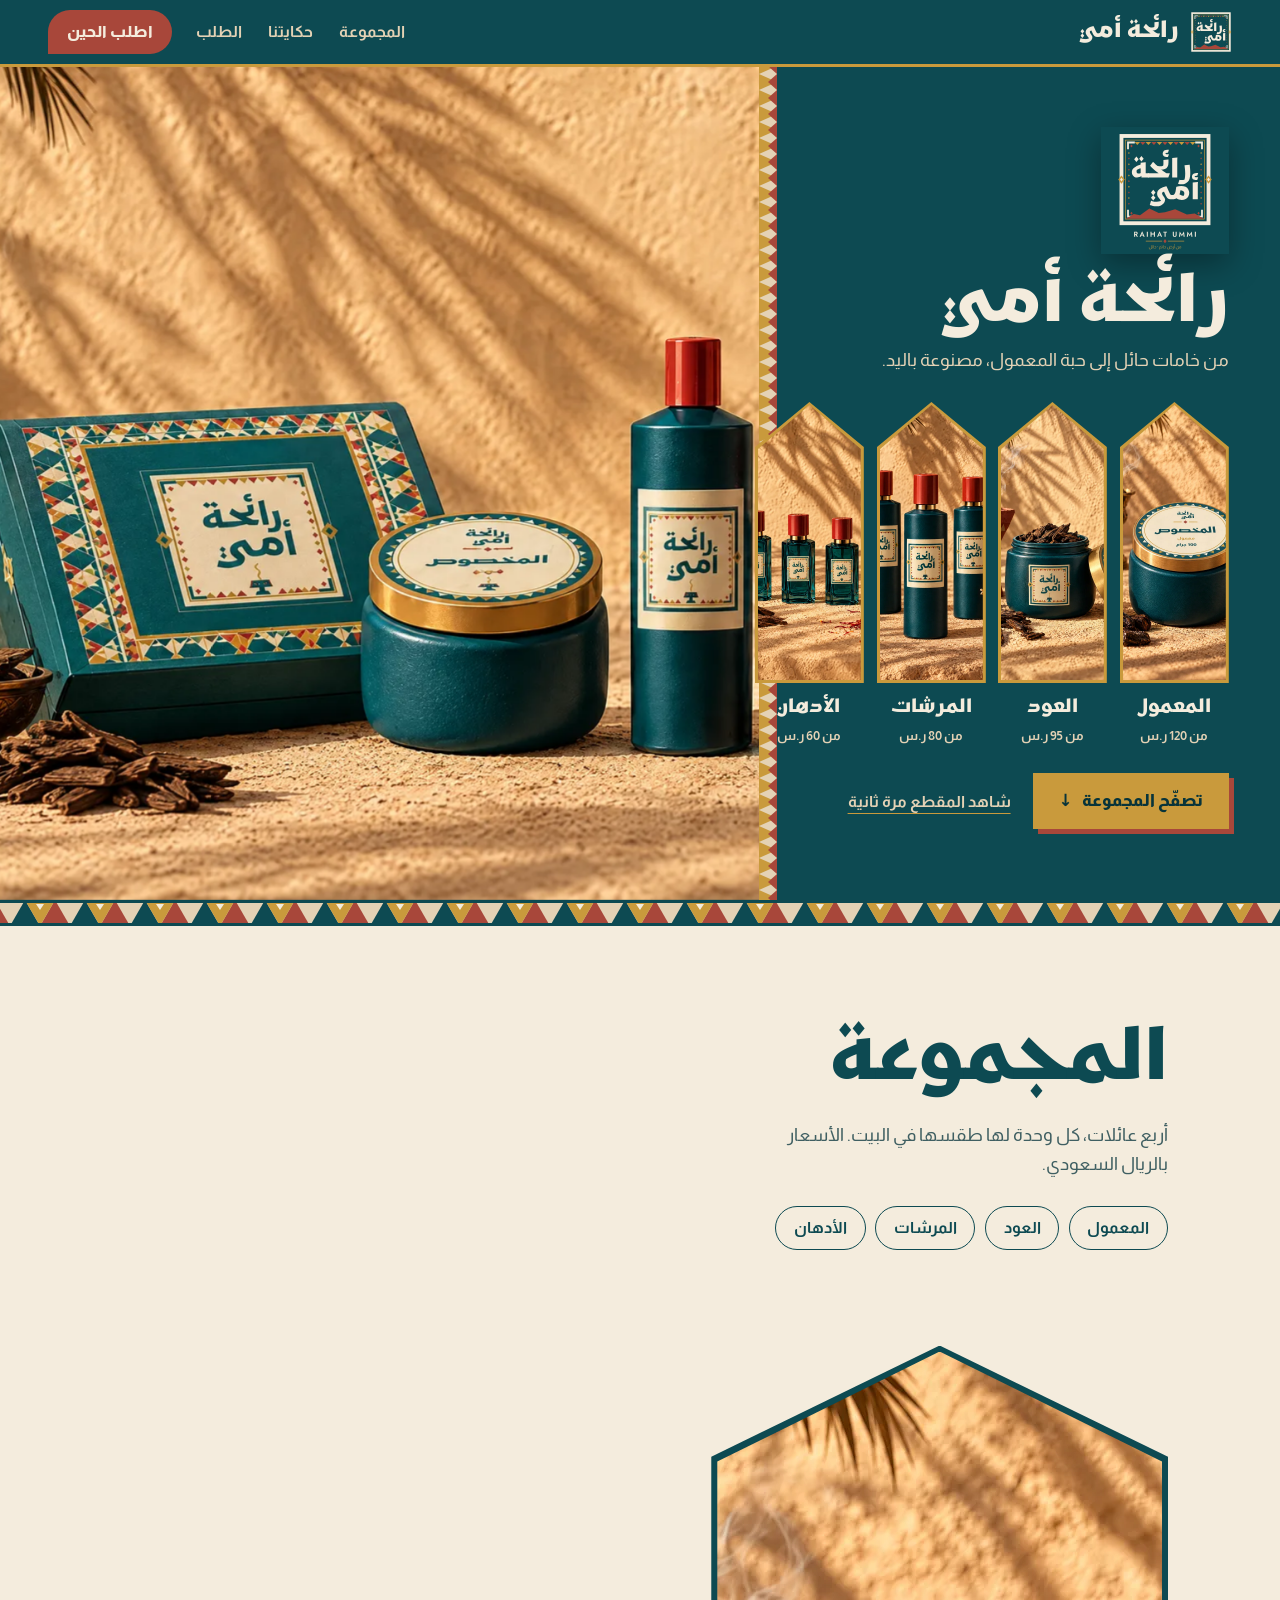
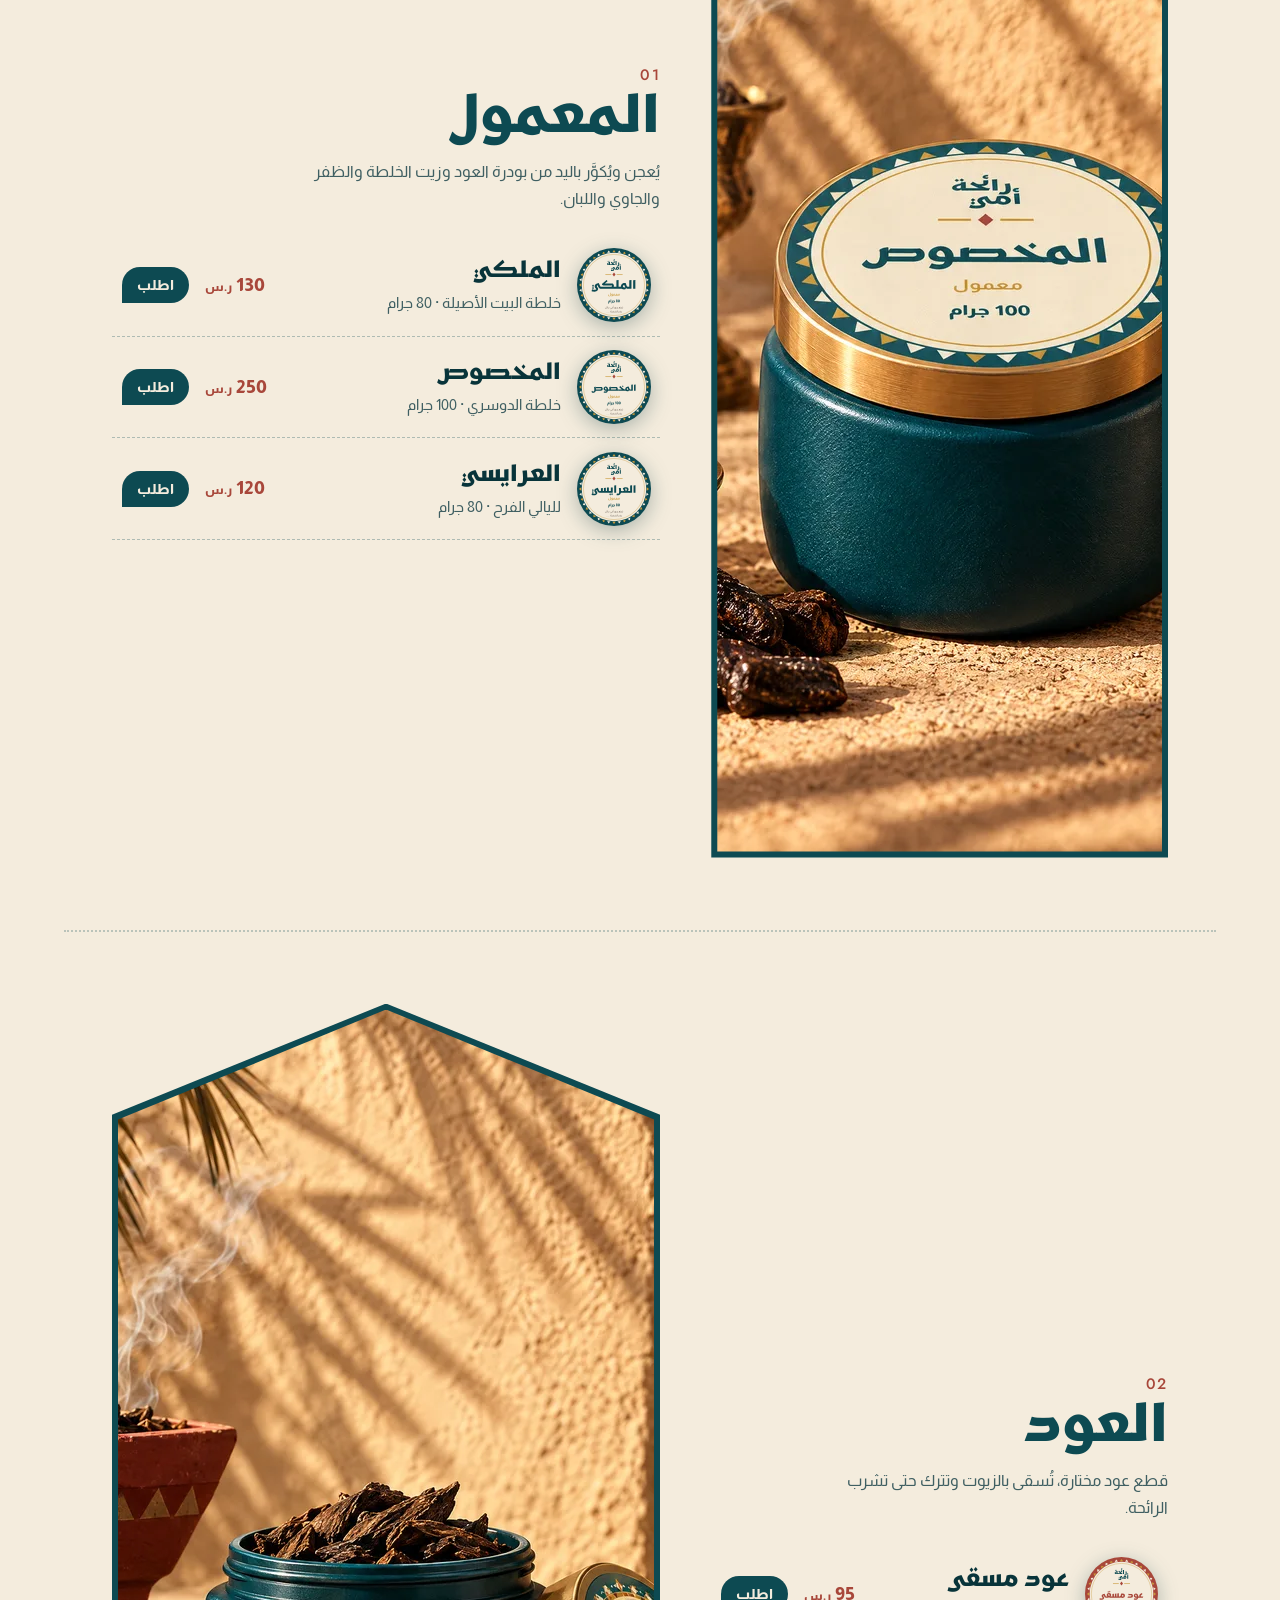
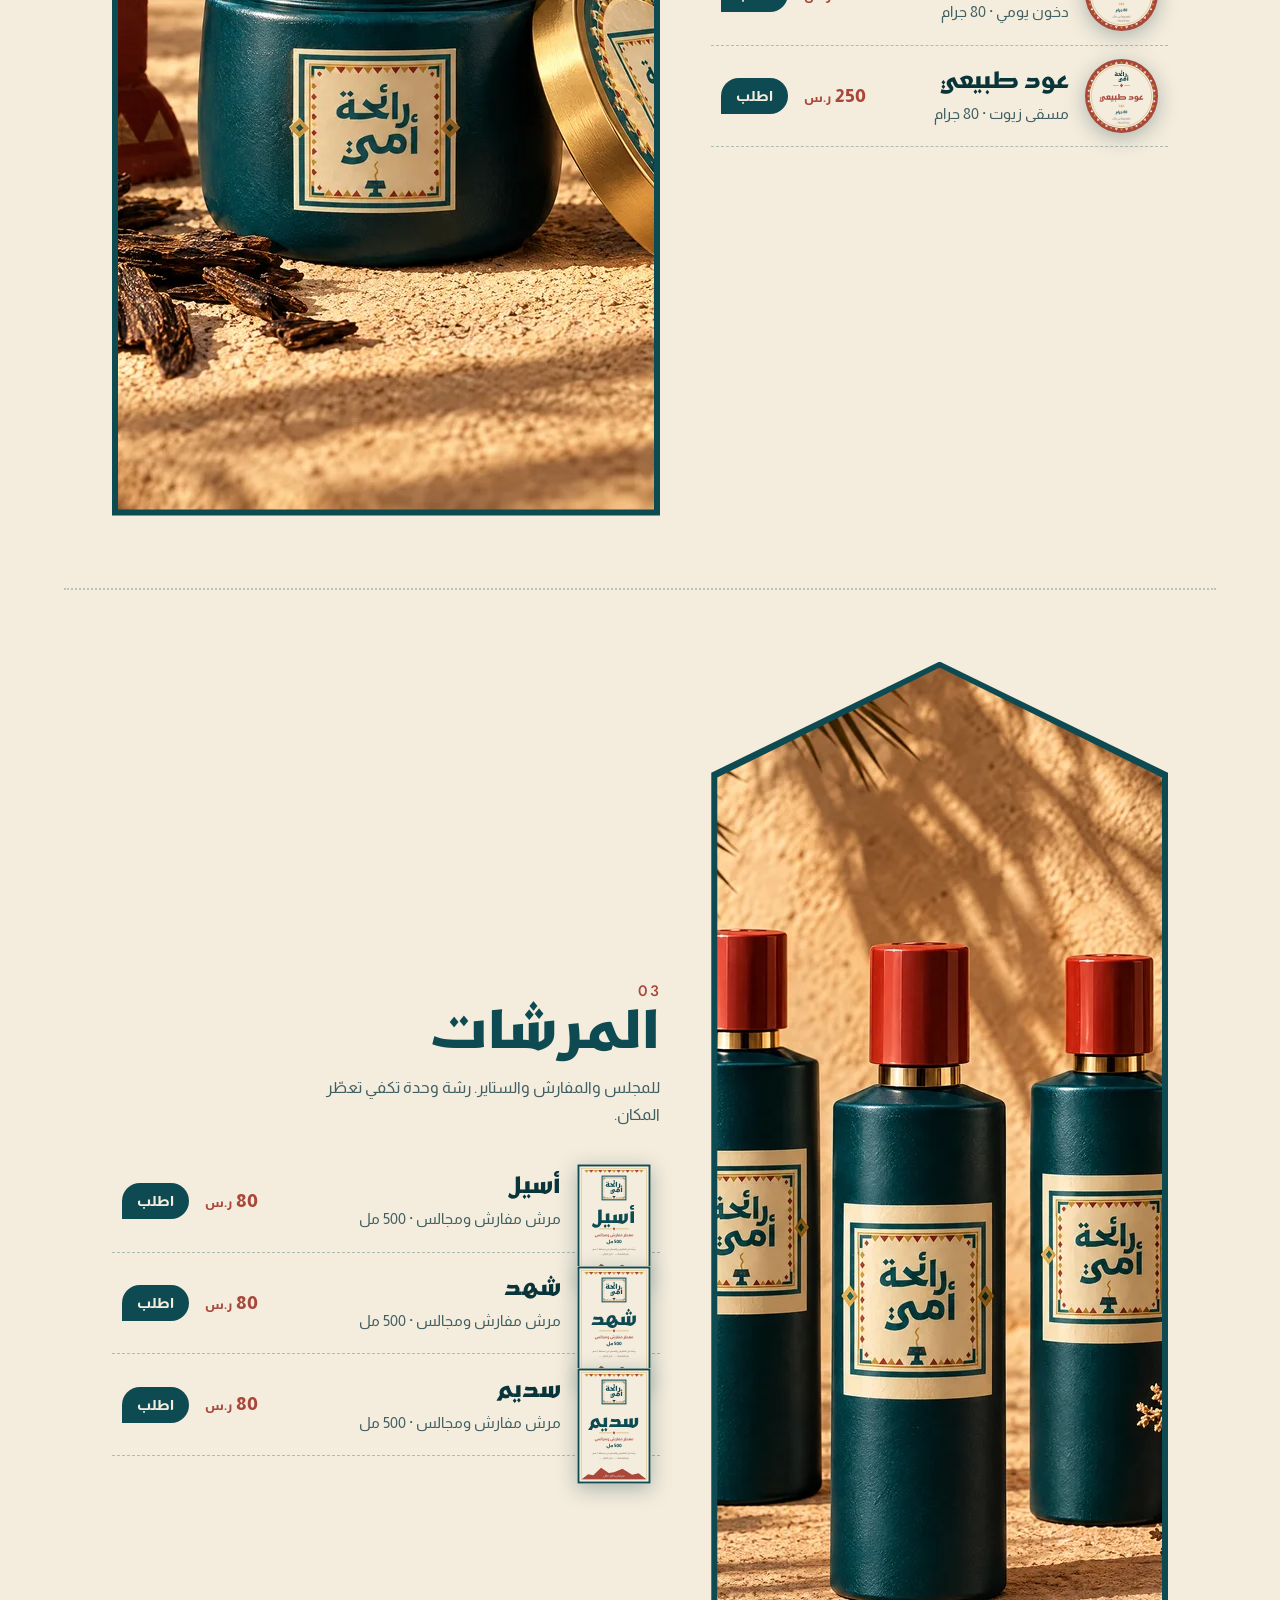
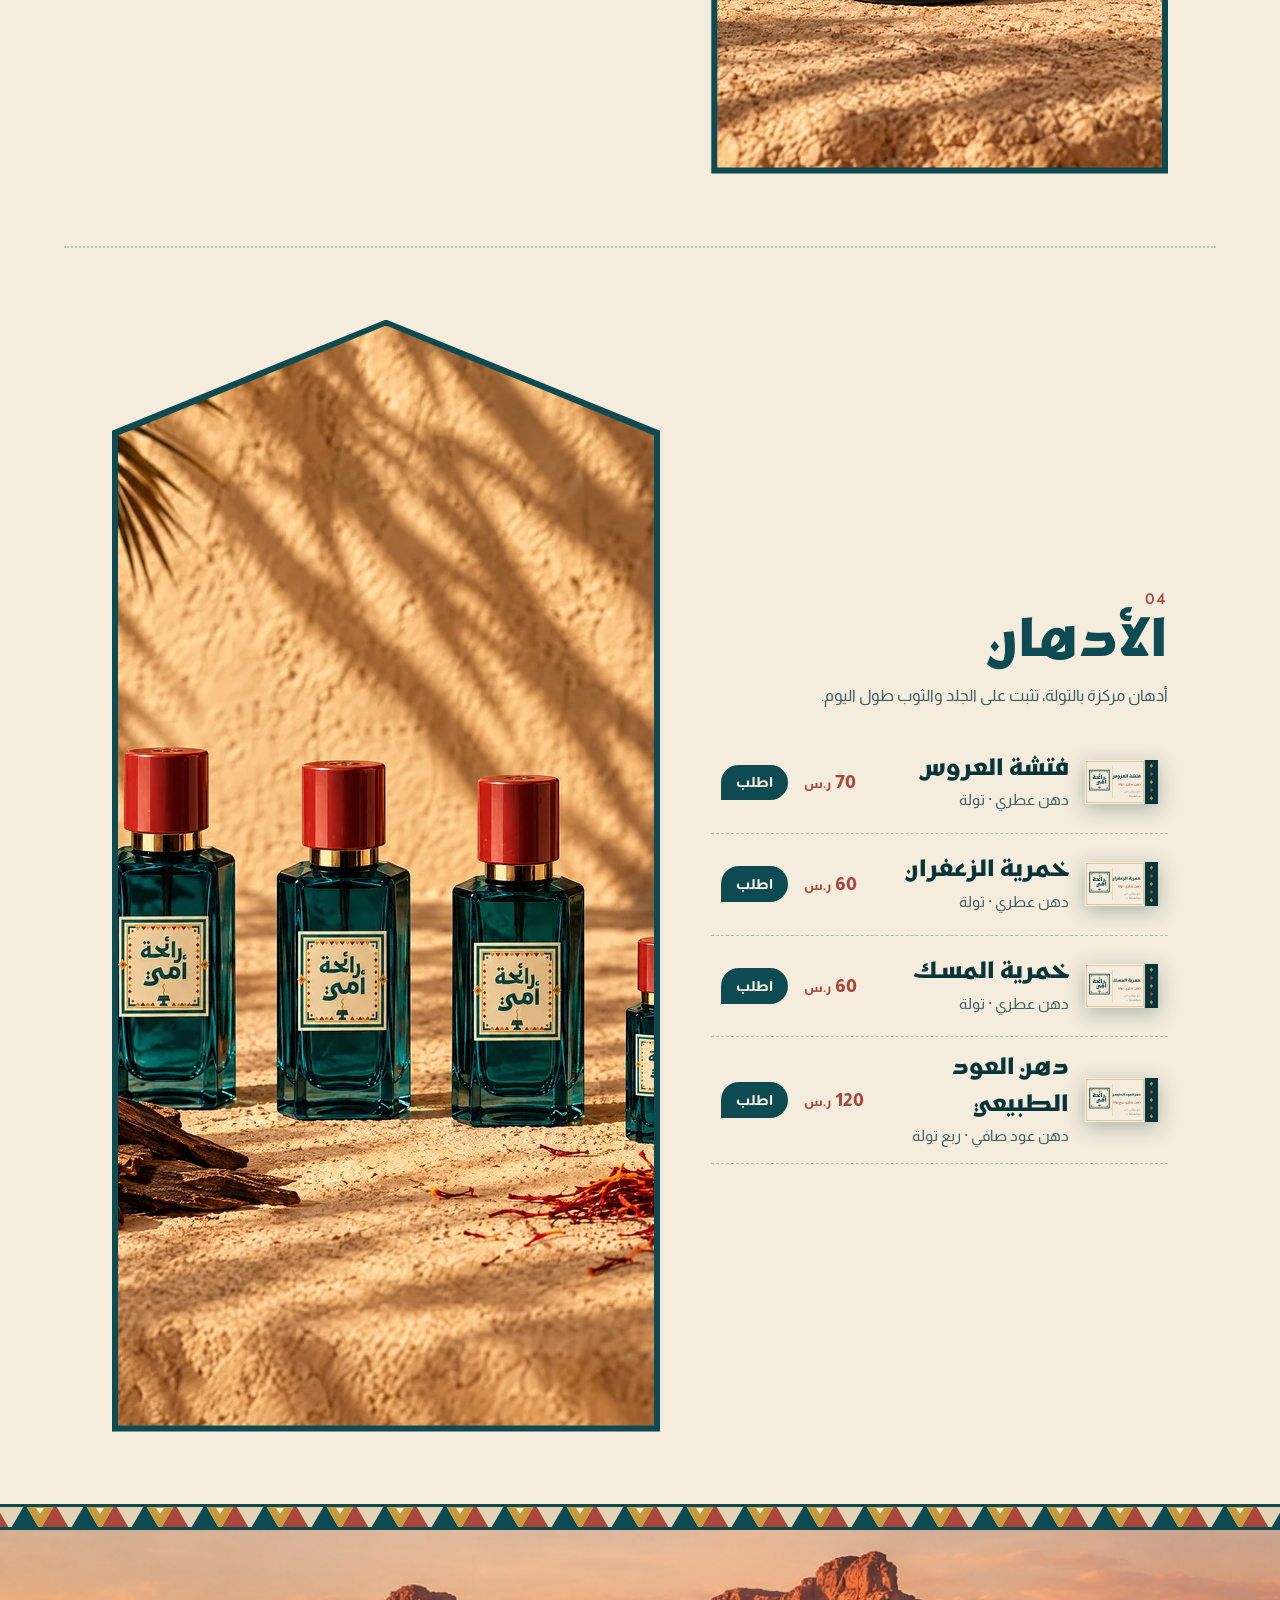
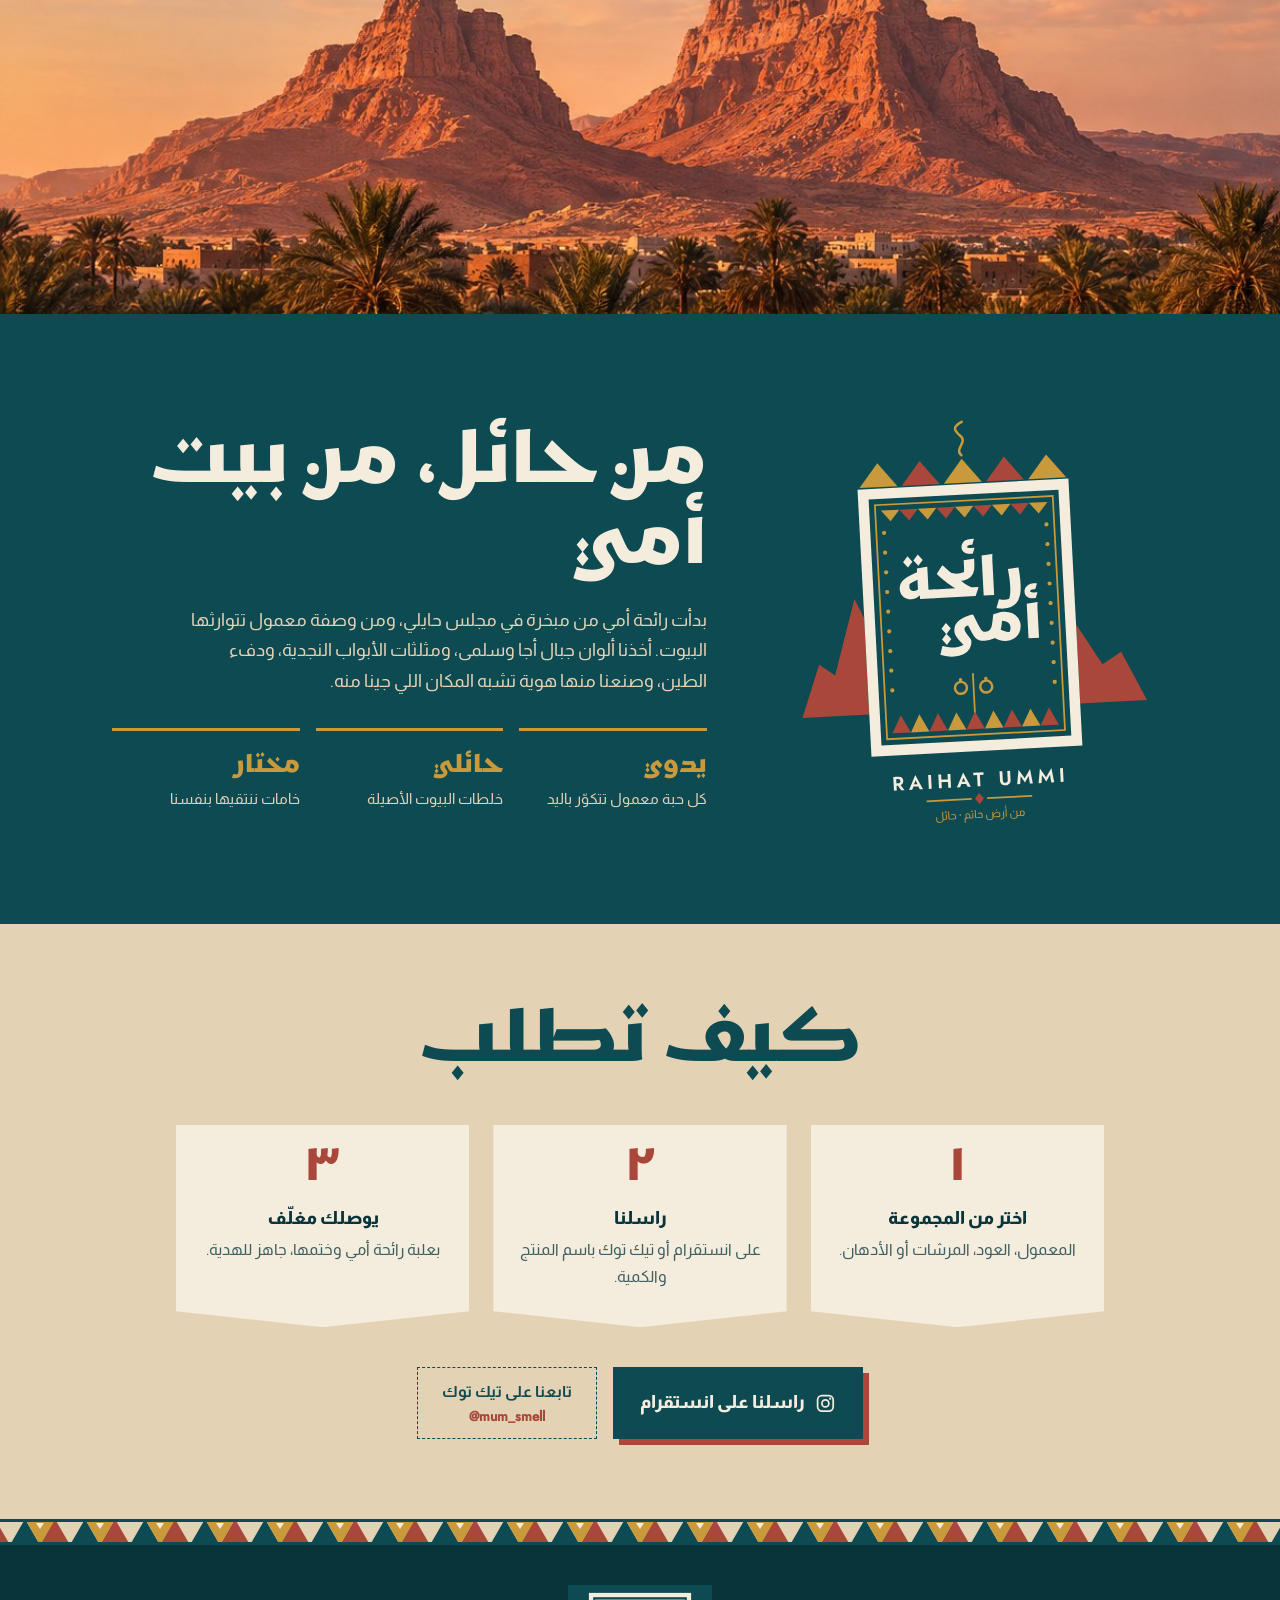
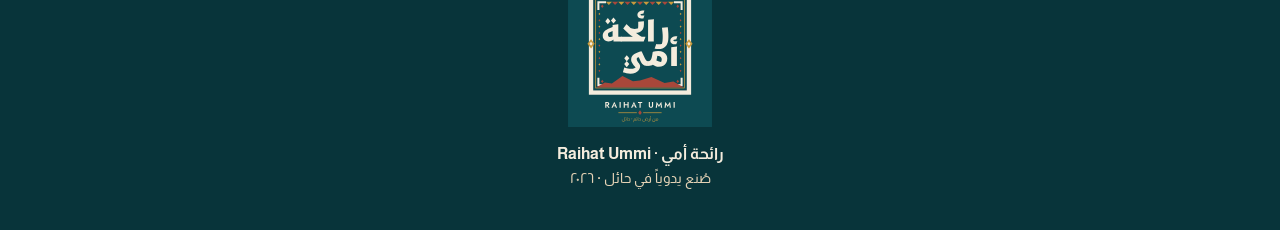
==== commit b68ac1bf: "Website: autoplay opening film, identity packaging photos, brand-book styling The film now plays on " ====
--- a/index.html
+++ b/index.html
@@ -5,7 +5,7 @@
   <meta name="viewport" content="width=device-width, initial-scale=1">
   <title>رائحة أمي | Raihat Ummi</title>
   <meta name="description" content="من خامات حائل إلى حبة المعمول: معمول وعود ومرشات وأدهان مصنوعة باليد.">
-  <meta name="theme-color" content="#061F23">
+  <meta name="theme-color" content="#0D4A52">
   <meta property="og:title" content="رائحة أمي | Raihat Ummi">
   <meta property="og:description" content="من خامات حائل إلى حبة المعمول: معمول وعود ومرشات وأدهان مصنوعة باليد.">
   <meta property="og:type" content="website">
@@ -14,11 +14,12 @@
   <link rel="icon" href="assets/brand/mark.svg" type="image/svg+xml">
   <link rel="preload" href="assets/fonts/raihat-kufi.woff2" as="font" type="font/woff2" crossorigin>
   <link rel="stylesheet" href="style.css">
+  <script>document.documentElement.classList.add("js");</script>
 </head>
 <body>
   <header class="header">
-    <a class="header__brand" href="#khamat" aria-label="رائحة أمي">
-      <img src="assets/brand/mark.svg" alt="" width="44" height="44">
+    <a class="header__brand" href="#top" aria-label="رائحة أمي">
+      <img src="assets/brand/mark.svg" alt="" width="42" height="42">
       <span class="header__name">رائحة أمي</span>
     </a>
     <nav class="header__nav" aria-label="أقسام الموقع">
@@ -30,49 +31,54 @@
   </header>
 
   <main>
-    <section class="journey" aria-label="من الخام إلى المعمول">
-      <div class="journey__stage" aria-hidden="true">
-        <img class="journey__poster" src="assets/world/poster.jpg" alt="">
-        <video class="journey__video" muted playsinline preload="none"
-          data-src="assets/world/film.mp4" data-src-mobile="assets/world/film-mobile.mp4"></video>
-        <div class="journey__shade"></div>
-        <div class="journey__progress"><span></span></div>
-        <nav class="journey__route"><a href="#khamat" data-i="0">الخامات</a><a href="#khalta" data-i="1">الخلطة</a><a href="#takweer" data-i="2">التكوير</a><a href="#mamool-ch" data-i="3">المعمول</a></nav>
-      </div>
-      <div class="journey__story">
-      <article class="chapter" id="khamat" data-align="start">
-        <div class="chapter__pin"><div class="chapter__copy">
-          <p class="kicker">رائحة أمي · من حائل</p>
-          <h1 class="chapter__title">خمس خامات، وحبة وحدة</h1>
-          <p class="chapter__body">بودرة عود، زيت الخلطة، ظفر، جاوي ولبان. كل خامة ننتقيها بيدنا قبل لا تدخل العجنة.</p><ul class="tags"><li>بودرة عود</li><li>ظفر</li><li>لبان</li></ul>
-        </div></div>
-      </article>
-      <article class="chapter" id="khalta" data-align="end">
-        <div class="chapter__pin"><div class="chapter__copy">
-          <p class="kicker">الخلطة</p>
-          <h2 class="chapter__title">تمتزج على مهل</h2>
-          <p class="chapter__body">قطرات الزيت تسقي البودرة، والظفر والجاوي يذوبون فيها على مهل حتى تصير الخلطة روح وحدة.</p>
-        </div></div>
-      </article>
-      <article class="chapter" id="takweer" data-align="start">
-        <div class="chapter__pin"><div class="chapter__copy">
-          <p class="kicker">التكوير</p>
-          <h2 class="chapter__title">تتكوّر بين الكفّين</h2>
-          <p class="chapter__body">نعجن ونكوّر كل حبة على طريقة البيوت الحايلية، بدون مكينة وبدون استعجال.</p>
-        </div></div>
-      </article>
-      <article class="chapter" id="mamool-ch" data-align="end">
-        <div class="chapter__pin"><div class="chapter__copy">
-          <p class="kicker">المعمول</p>
-          <h2 class="chapter__title">معمول رائحة أمي</h2>
-          <p class="chapter__body">حبة دافية تفوح في بيتك مثل ما كانت تفوح في بيت أمي. هذا هو المعمول، وهذي بداية الحكاية.</p><a class="seal-cta" href="#collection"><span class="seal-cta__ring" aria-hidden="true"></span><span>شوف المجموعة</span></a>
-        </div></div>
-      </article>
-      </div>
-    </section>
+    <section class="intro" id="top" aria-label="رائحة أمي">
+      <img class="intro__still" src="assets/products/collection.webp"
+        srcset="assets/products/collection-small.webp 960w, assets/products/collection.webp 1920w" sizes="100vw"
+        alt="مجموعة رائحة أمي: علبة الهدايا وعلبة المعمول والمرش والدهن">
+      <video class="intro__video" muted playsinline preload="auto" poster="assets/world/poster.jpg"
+        data-src="assets/world/film.mp4" data-src-mobile="assets/world/film-mobile.mp4" aria-hidden="true"></video>
+      <div class="intro__captions" aria-hidden="true"><p class="caption" data-i="0"><span>الخامات</span>خمس خامات، وحبة وحدة</p><p class="caption" data-i="1"><span>الخلطة</span>تمتزج على مهل</p><p class="caption" data-i="2"><span>التكوير</span>تتكوّر بين الكفّين</p><p class="caption" data-i="3"><span>المعمول</span>معمول رائحة أمي</p></div>
+      <div class="intro__bar" aria-hidden="true"><span></span></div>
+      <button class="intro__skip" type="button">تخطّي</button>
+
+      <div class="intro__reveal">
+        <div class="intro__brand">
+          <img src="assets/brand/logo-square-rev.svg" alt="شعار رائحة أمي" width="180" height="178">
+          <h1 class="intro__title">رائحة أمي</h1>
+          <p class="intro__tag">من خامات حائل إلى حبة المعمول، مصنوعة باليد.</p>
+        </div>
+        <nav class="intro__arches" aria-label="أقسام المجموعة">
+          <a class="arch" href="#mamool" style="--d:0">
+            <span class="arch__img"><img src="assets/products/mamool.webp" alt="" width="220" height="275"></span>
+            <span class="arch__name">المعمول</span>
+            <span class="arch__price">من 120 ر.س</span>
+          </a>
+          <a class="arch" href="#oud" style="--d:1">
+            <span class="arch__img"><img src="assets/products/oud.webp" alt="" width="220" height="275"></span>
+            <span class="arch__name">العود</span>
+            <span class="arch__price">من 95 ر.س</span>
+          </a>
+          <a class="arch" href="#sprays" style="--d:2">
+            <span class="arch__img"><img src="assets/products/spray.webp" alt="" width="220" height="275"></span>
+            <span class="arch__name">المرشات</span>
+            <span class="arch__price">من 80 ر.س</span>
+          </a>
+          <a class="arch" href="#oils" style="--d:3">
+            <span class="arch__img"><img src="assets/products/oil.webp" alt="" width="220" height="275"></span>
+            <span class="arch__name">الأدهان</span>
+            <span class="arch__price">من 60 ر.س</span>
+          </a>
+        </nav>
+        <div class="intro__actions">
+          <a class="browse" href="#collection">تصفّح المجموعة <span aria-hidden="true">↓</span></a>
+          <button class="replay" type="button">شاهد المقطع مرة ثانية</button>
+        </div>
+      </div>
+    </section>
+
+    <div class="pattern" aria-hidden="true"></div>
 
     <section class="collection" id="collection" aria-labelledby="collection-title">
-      <div class="ribbon" aria-hidden="true"></div>
       <div class="collection__intro">
         <h2 class="display" id="collection-title">المجموعة</h2>
         <p>أربع عائلات، كل وحدة لها طقسها في البيت. الأسعار بالريال السعودي.</p>
@@ -80,29 +86,29 @@
       </div>
       <article class="family" id="mamool">
         <figure class="family__photo">
-          <img src="assets/products/mamool.webp" alt="برطمان زجاجي بغطاء ذهبي مليان حبات معمول" loading="lazy" width="960" height="1200">
-          <figcaption><span class="family__index">01</span>المعمول</figcaption>
-        </figure>
-        <div class="family__body">
+          <img src="assets/products/mamool.webp" alt="علبة معمول رائحة أمي الزرقاء بغطاء ذهبي" loading="lazy" width="880" height="1100">
+        </figure>
+        <div class="family__body">
+          <p class="family__index">01</p>
           <h3 class="family__title">المعمول</h3>
           <p class="family__lead">يُعجن ويُكوَّر باليد من بودرة العود وزيت الخلطة والظفر والجاوي واللبان.</p>
           <ul class="family__list">
             <li class="product">
               <div class="product__label"><img src="assets/labels/mamool-malaki.svg" alt="ملصق الملكي" loading="lazy"></div>
               <div><p class="product__name">الملكي</p><p class="product__note">خلطة البيت الأصيلة · 80 جرام</p></div>
-              <p class="product__price">130 ر.س</p>
+              <p class="product__price">130 <small>ر.س</small></p>
               <a class="product__ask" href="https://www.instagram.com/mum_smell" target="_blank" rel="noopener" aria-label="اطلب الملكي">اطلب</a>
             </li>
             <li class="product">
               <div class="product__label"><img src="assets/labels/mamool-makhsoos.svg" alt="ملصق المخصوص" loading="lazy"></div>
               <div><p class="product__name">المخصوص</p><p class="product__note">خلطة الدوسري · 100 جرام</p></div>
-              <p class="product__price">250 ر.س</p>
+              <p class="product__price">250 <small>ر.س</small></p>
               <a class="product__ask" href="https://www.instagram.com/mum_smell" target="_blank" rel="noopener" aria-label="اطلب المخصوص">اطلب</a>
             </li>
             <li class="product">
               <div class="product__label"><img src="assets/labels/mamool-arayesi.svg" alt="ملصق العرايسي" loading="lazy"></div>
               <div><p class="product__name">العرايسي</p><p class="product__note">لليالي الفرح · 80 جرام</p></div>
-              <p class="product__price">120 ر.س</p>
+              <p class="product__price">120 <small>ر.س</small></p>
               <a class="product__ask" href="https://www.instagram.com/mum_smell" target="_blank" rel="noopener" aria-label="اطلب العرايسي">اطلب</a>
             </li>
           </ul>
@@ -110,23 +116,23 @@
       </article>
       <article class="family" id="oud" data-flip>
         <figure class="family__photo">
-          <img src="assets/products/oud.webp" alt="قطع عود داكنة في مبخرة نجدية حمراء يتصاعد منها الدخان" loading="lazy" width="960" height="1200">
-          <figcaption><span class="family__index">02</span>العود</figcaption>
-        </figure>
-        <div class="family__body">
+          <img src="assets/products/oud.webp" alt="علبة عود رائحة أمي مفتوحة بجانب مبخرة نجدية" loading="lazy" width="880" height="1100">
+        </figure>
+        <div class="family__body">
+          <p class="family__index">02</p>
           <h3 class="family__title">العود</h3>
           <p class="family__lead">قطع عود مختارة، تُسقى بالزيوت وتترك حتى تشرب الرائحة.</p>
           <ul class="family__list">
             <li class="product">
               <div class="product__label"><img src="assets/labels/oud-musqa.svg" alt="ملصق عود مسقى" loading="lazy"></div>
               <div><p class="product__name">عود مسقى</p><p class="product__note">دخون يومي · 80 جرام</p></div>
-              <p class="product__price">95 ر.س</p>
+              <p class="product__price">95 <small>ر.س</small></p>
               <a class="product__ask" href="https://www.instagram.com/mum_smell" target="_blank" rel="noopener" aria-label="اطلب عود مسقى">اطلب</a>
             </li>
             <li class="product">
               <div class="product__label"><img src="assets/labels/oud-tabiei.svg" alt="ملصق عود طبيعي" loading="lazy"></div>
               <div><p class="product__name">عود طبيعي</p><p class="product__note">مسقى زيوت · 80 جرام</p></div>
-              <p class="product__price">250 ر.س</p>
+              <p class="product__price">250 <small>ر.س</small></p>
               <a class="product__ask" href="https://www.instagram.com/mum_smell" target="_blank" rel="noopener" aria-label="اطلب عود طبيعي">اطلب</a>
             </li>
           </ul>
@@ -134,29 +140,29 @@
       </article>
       <article class="family" id="sprays">
         <figure class="family__photo">
-          <img src="assets/products/spray.webp" alt="ثلاث قوارير مرش كريمية بأغطية ذهبية" loading="lazy" width="960" height="1200">
-          <figcaption><span class="family__index">03</span>المرشات</figcaption>
-        </figure>
-        <div class="family__body">
+          <img src="assets/products/spray.webp" alt="ثلاث قوارير مرش رائحة أمي الزرقاء بأغطية حمراء" loading="lazy" width="880" height="1100">
+        </figure>
+        <div class="family__body">
+          <p class="family__index">03</p>
           <h3 class="family__title">المرشات</h3>
           <p class="family__lead">للمجلس والمفارش والستاير. رشة وحدة تكفي تعطّر المكان.</p>
           <ul class="family__list">
             <li class="product">
               <div class="product__label"><img src="assets/labels/spray-aseel.svg" alt="ملصق أسيل" loading="lazy"></div>
               <div><p class="product__name">أسيل</p><p class="product__note">مرش مفارش ومجالس · 500 مل</p></div>
-              <p class="product__price">80 ر.س</p>
+              <p class="product__price">80 <small>ر.س</small></p>
               <a class="product__ask" href="https://www.instagram.com/mum_smell" target="_blank" rel="noopener" aria-label="اطلب أسيل">اطلب</a>
             </li>
             <li class="product">
               <div class="product__label"><img src="assets/labels/spray-shahd.svg" alt="ملصق شهد" loading="lazy"></div>
               <div><p class="product__name">شهد</p><p class="product__note">مرش مفارش ومجالس · 500 مل</p></div>
-              <p class="product__price">80 ر.س</p>
+              <p class="product__price">80 <small>ر.س</small></p>
               <a class="product__ask" href="https://www.instagram.com/mum_smell" target="_blank" rel="noopener" aria-label="اطلب شهد">اطلب</a>
             </li>
             <li class="product">
               <div class="product__label"><img src="assets/labels/spray-sadeem.svg" alt="ملصق سديم" loading="lazy"></div>
               <div><p class="product__name">سديم</p><p class="product__note">مرش مفارش ومجالس · 500 مل</p></div>
-              <p class="product__price">80 ر.س</p>
+              <p class="product__price">80 <small>ر.س</small></p>
               <a class="product__ask" href="https://www.instagram.com/mum_smell" target="_blank" rel="noopener" aria-label="اطلب سديم">اطلب</a>
             </li>
           </ul>
@@ -164,35 +170,35 @@
       </article>
       <article class="family" id="oils" data-flip>
         <figure class="family__photo">
-          <img src="assets/products/oil.webp" alt="قوارير دهن كريستال بأغطية ذهبية وخيوط زعفران" loading="lazy" width="960" height="1200">
-          <figcaption><span class="family__index">04</span>الأدهان</figcaption>
-        </figure>
-        <div class="family__body">
+          <img src="assets/products/oil.webp" alt="قوارير دهن رائحة أمي الزرقاء بأغطية حمراء" loading="lazy" width="880" height="1100">
+        </figure>
+        <div class="family__body">
+          <p class="family__index">04</p>
           <h3 class="family__title">الأدهان</h3>
           <p class="family__lead">أدهان مركزة بالتولة، تثبت على الجلد والثوب طول اليوم.</p>
           <ul class="family__list">
             <li class="product">
               <div class="product__label"><img src="assets/labels/oil-fitshat.svg" alt="ملصق فتشة العروس" loading="lazy"></div>
               <div><p class="product__name">فتشة العروس</p><p class="product__note">دهن عطري · تولة</p></div>
-              <p class="product__price">70 ر.س</p>
+              <p class="product__price">70 <small>ر.س</small></p>
               <a class="product__ask" href="https://www.instagram.com/mum_smell" target="_blank" rel="noopener" aria-label="اطلب فتشة العروس">اطلب</a>
             </li>
             <li class="product">
               <div class="product__label"><img src="assets/labels/oil-saffron.svg" alt="ملصق خمرية الزعفران" loading="lazy"></div>
               <div><p class="product__name">خمرية الزعفران</p><p class="product__note">دهن عطري · تولة</p></div>
-              <p class="product__price">60 ر.س</p>
+              <p class="product__price">60 <small>ر.س</small></p>
               <a class="product__ask" href="https://www.instagram.com/mum_smell" target="_blank" rel="noopener" aria-label="اطلب خمرية الزعفران">اطلب</a>
             </li>
             <li class="product">
               <div class="product__label"><img src="assets/labels/oil-musk.svg" alt="ملصق خمرية المسك" loading="lazy"></div>
               <div><p class="product__name">خمرية المسك</p><p class="product__note">دهن عطري · تولة</p></div>
-              <p class="product__price">60 ر.س</p>
+              <p class="product__price">60 <small>ر.س</small></p>
               <a class="product__ask" href="https://www.instagram.com/mum_smell" target="_blank" rel="noopener" aria-label="اطلب خمرية المسك">اطلب</a>
             </li>
             <li class="product">
               <div class="product__label"><img src="assets/labels/oil-oud.svg" alt="ملصق دهن العود الطبيعي" loading="lazy"></div>
               <div><p class="product__name">دهن العود الطبيعي</p><p class="product__note">دهن عود صافي · ربع تولة</p></div>
-              <p class="product__price">120 ر.س</p>
+              <p class="product__price">120 <small>ر.س</small></p>
               <a class="product__ask" href="https://www.instagram.com/mum_smell" target="_blank" rel="noopener" aria-label="اطلب دهن العود الطبيعي">اطلب</a>
             </li>
           </ul>
@@ -201,6 +207,7 @@
     </section>
 
     <section class="story" id="story" aria-labelledby="story-title">
+      <div class="pattern" aria-hidden="true"></div>
       <figure class="story__band"><img src="assets/story/crop_aja.jpg" alt="جبال أجا وسلمى في حائل" loading="lazy"></figure>
       <div class="story__grid">
         <div class="story__mark"><img src="assets/brand/logo-door-rev.svg" alt="شعار الباب النجدي لرائحة أمي" loading="lazy"></div>
@@ -217,7 +224,6 @@
     </section>
 
     <section class="order" id="order" aria-labelledby="order-title">
-      <div class="ribbon" aria-hidden="true"></div>
       <h2 class="display" id="order-title">كيف تطلب</h2>
       <ol class="steps">
         <li><span class="steps__n" aria-hidden="true">١</span><p class="steps__t">اختر من المجموعة</p><p>المعمول، العود، المرشات أو الأدهان.</p></li>
@@ -235,6 +241,7 @@
   </main>
 
   <footer class="footer">
+    <div class="pattern" aria-hidden="true"></div>
     <img src="assets/brand/logo-square-rev.svg" alt="رائحة أمي Raihat Ummi" loading="lazy">
     <p>رائحة أمي · Raihat Ummi</p>
     <p class="footer__small">صُنع يدوياً في حائل · ٢٠٢٦</p>
--- a/style.css
+++ b/style.css
@@ -1,4 +1,4 @@
-/* Raihat Ummi (رائحة أمي): site styles. Palette and type from the brand book. */
+/* Raihat Ummi (رائحة أمي): site styles, built on the brand book identity. */
 @font-face { font-family: "Raihat Kufi"; src: url("assets/fonts/raihat-kufi.woff2") format("woff2"); font-display: swap; }
 @font-face { font-family: "Almarai"; src: url("assets/fonts/almarai-400.woff2") format("woff2"); font-weight: 400; font-display: swap; }
 @font-face { font-family: "Almarai"; src: url("assets/fonts/almarai-700.woff2") format("woff2"); font-weight: 700; font-display: swap; }
@@ -6,42 +6,50 @@
 @font-face { font-family: "Jost"; src: url("assets/fonts/jost-500.woff2") format("woff2"); font-weight: 500; font-display: swap; }
 
 :root {
-  --night: #061F23;
   --teal: #0D4A52;
   --teal-dark: #08343A;
   --red: #A8473A;
   --ochre: #C99A3C;
   --sand: #E4D2B5;
   --cream: #F4ECDD;
-  --ink-soft: #D9C9AE;
+  --ink: #08343A;
+  --ink-soft: #3F5F62;
   --kufi: "Raihat Kufi", "Almarai", sans-serif;
   --body: "Almarai", system-ui, sans-serif;
   --latin: "Jost", "Almarai", sans-serif;
-  --ribbon: url("data:image/svg+xml,%3Csvg xmlns='http://www.w3.org/2000/svg' width='40' height='14' viewBox='0 0 40 14'%3E%3Cpolygon points='0,0 20,0 10,14' fill='%23C99A3C'/%3E%3Cpolygon points='20,14 40,14 30,0' fill='%23A8473A'/%3E%3C/svg%3E");
+  /* the Najdi triangle band from the brand book */
+  --pattern: url("data:image/svg+xml,%3Csvg xmlns='http://www.w3.org/2000/svg' width='60' height='26' viewBox='0 0 60 26'%3E%3Crect width='60' height='26' fill='%23E4D2B5'/%3E%3Cpolygon points='0,26 15,0 30,26' fill='%230D4A52'/%3E%3Cpolygon points='30,26 45,0 60,26' fill='%23A8473A'/%3E%3Cpolygon points='15,0 45,0 30,26' fill='%23C99A3C'/%3E%3Cpolygon points='26,4 30,10 34,4' fill='%23F4ECDD'/%3E%3C/svg%3E");
 }
 
 * { box-sizing: border-box; }
-html { scroll-padding-top: 5rem; overflow-x: clip; }
-body { overflow-x: clip; }
+html { scroll-behavior: smooth; scroll-padding-top: 4.5rem; overflow-x: clip; }
 body {
   margin: 0;
-  background: var(--night);
-  color: var(--cream);
+  overflow-x: clip;
+  background: var(--cream);
+  color: var(--ink);
   font-family: var(--body);
   line-height: 1.7;
   -webkit-font-smoothing: antialiased;
 }
 a { color: inherit; text-decoration: none; }
 img { display: block; max-width: 100%; }
+button { font: inherit; cursor: pointer; }
+:focus-visible { outline: 2px solid var(--ochre); outline-offset: 3px; }
 .display {
   margin: 0;
   font-family: var(--kufi);
   font-weight: 400;
-  font-size: clamp(2.4rem, 5.5vw, 4.6rem);
+  font-size: clamp(2.4rem, 5.5vw, 4.4rem);
   line-height: 1.15;
-}
-.ribbon { height: 14px; background: var(--ribbon) repeat-x; background-size: 40px 14px; }
-:focus-visible { outline: 2px solid var(--ochre); outline-offset: 3px; }
+  color: var(--teal);
+}
+.pattern {
+  height: 26px;
+  background: var(--pattern) repeat-x center;
+  background-size: 60px 26px;
+  border-block: 3px solid var(--teal);
+}
 
 /* ---------- header ---------- */
 .header {
@@ -51,23 +59,24 @@
   display: flex;
   align-items: center;
   gap: 1.5rem;
-  padding: 0.9rem clamp(1rem, 4vw, 3rem);
-  background: linear-gradient(to bottom, rgb(6 31 35 / 0.92), transparent);
-  animation: drop 0.9s cubic-bezier(.2,.8,.2,1) both;
-}
-@keyframes drop { from { transform: translateY(-110%); } }
+  padding: 0.65rem clamp(1rem, 4vw, 3rem);
+  background: var(--teal);
+  color: var(--cream);
+  box-shadow: 0 3px 0 var(--ochre);
+  transition: transform 0.7s cubic-bezier(.2,.8,.2,1);
+}
 .header__brand { display: flex; align-items: center; gap: 0.7rem; }
-.header__brand img { width: 44px; height: 44px; }
+.header__brand img { width: 42px; height: 42px; }
 .header__name { font-family: var(--kufi); font-size: 1.35rem; }
 .header__nav { display: flex; gap: 1.6rem; margin-inline-start: auto; font-weight: 700; }
-.header__nav a { position: relative; padding-block: 0.3rem; color: var(--ink-soft); transition: color 0.3s; }
+.header__nav a { position: relative; padding-block: 0.2rem; color: var(--sand); transition: color 0.3s; }
 .header__nav a::after {
   content: "";
   position: absolute;
-  inset: auto 0 -2px 0;
-  height: 6px;
-  background: var(--ribbon) repeat-x;
-  background-size: 17px 6px;
+  inset: auto 0 -4px 0;
+  height: 7px;
+  background: var(--pattern) repeat-x;
+  background-size: 16px 7px;
   transform: scaleX(0);
   transform-origin: right;
   transition: transform 0.35s;
@@ -75,140 +84,201 @@
 .header__nav a:hover { color: var(--cream); }
 .header__nav a:hover::after { transform: scaleX(1); }
 .header__order {
-  padding: 0.6rem 1.2rem 0.6rem 1.5rem;
-  border: 1.5px solid var(--ochre);
-  color: var(--ochre);
+  padding: 0.5rem 1.2rem;
+  background: var(--red);
+  color: var(--cream);
   font-weight: 800;
   border-radius: 999px 999px 999px 0.25rem;
   transition: background 0.3s, color 0.3s;
 }
-.header__order:hover { background: var(--ochre); color: var(--night); }
+.header__order:hover { background: var(--ochre); color: var(--teal-dark); }
 @media (max-width: 760px) {
   .header__nav { display: none; }
   .header__order { margin-inline-start: auto; }
 }
 
-/* ---------- journey: scroll plays the film ---------- */
-.journey { position: relative; }
-.journey__stage {
-  position: sticky;
-  top: 0;
+/* ---------- intro: the film plays on open, then the collection appears ---------- */
+.intro {
+  position: relative;
   height: 100vh;
-  height: 100dvh;
+  height: 100svh;
+  min-height: 560px;
   overflow: hidden;
-  background: #000;
-}
-.journey__poster,
-.journey__video {
+  background: #04181B;
+  color: var(--cream);
+}
+.intro__still,
+.intro__video {
   position: absolute;
   inset: 0;
   width: 100%;
   height: 100%;
   object-fit: cover;
 }
-.journey__video { opacity: 0; transition: opacity 0.4s; }
-.journey.is-ready .journey__video { opacity: 1; }
-.journey__shade {
+.intro__still { object-position: 38% 70%; animation: settle 2.4s cubic-bezier(.2,.8,.2,1) both; }
+@keyframes settle { from { transform: scale(1.08); } }
+/* desktop: photo on the left, brand panel on the right with the Najdi band between */
+@media (min-width: 861px) {
+  .intro { background: var(--teal); }
+  .intro__still { right: auto; width: 60%; }
+  .intro::after {
+    content: "";
+    position: absolute;
+    inset: 0 40% 0 auto;
+    width: 18px;
+    transform: translateX(50%);
+    background: var(--pattern) repeat-y center;
+    background-size: 18px 8px;
+    background-image: url("data:image/svg+xml,%3Csvg xmlns='http://www.w3.org/2000/svg' width='18' height='16' viewBox='0 0 18 16'%3E%3Crect width='18' height='16' fill='%23E4D2B5'/%3E%3Cpolygon points='0,0 18,8 0,16' fill='%23C99A3C'/%3E%3Cpolygon points='18,0 18,16 9,8' fill='%23A8473A'/%3E%3C/svg%3E");
+    background-size: 18px 16px;
+    z-index: 2;
+    pointer-events: none;
+  }
+  .intro__reveal { margin-inline-start: 0; width: 40%; }
+}
+.intro__video { z-index: 2; opacity: 0; pointer-events: none; transition: opacity 0.9s ease; }
+.intro__captions, .intro__bar, .intro__skip { display: none; }
+
+.intro__reveal {
+  position: relative;
+  z-index: 3;
+  display: flex;
+  flex-direction: column;
+  justify-content: center;
+  gap: 1.6rem;
+  width: min(36rem, 46%);
+  height: 100%;
+  padding: 5.5rem clamp(1.25rem, 4vw, 3.5rem) 2rem;
+}
+.intro__brand img { width: clamp(6rem, 10vw, 9rem); height: auto; box-shadow: 0 10px 30px rgb(0 0 0 / 0.35); }
+.intro__title { margin: 1rem 0 0; font-family: var(--kufi); font-weight: 400; font-size: clamp(2.6rem, 5vw, 4.4rem); line-height: 1.1; }
+.intro__tag { margin: 0.4rem 0 0; color: var(--sand); font-size: 1.1rem; }
+
+.intro__arches { display: grid; grid-template-columns: repeat(4, 1fr); gap: 0.8rem; }
+.arch { display: flex; flex-direction: column; align-items: center; text-align: center; gap: 0.15rem; }
+.arch__img {
+  display: block;
+  width: 100%;
+  padding: 3px;
+  background: var(--ochre);
+  clip-path: polygon(0 16%, 50% 0, 100% 16%, 100% 100%, 0 100%);
+  transition: transform 0.4s cubic-bezier(.2,.8,.2,1);
+}
+.arch__img img {
+  width: 100%;
+  aspect-ratio: 4 / 5;
+  object-fit: cover;
+  clip-path: polygon(0 16%, 50% 0, 100% 16%, 100% 100%, 0 100%);
+}
+.arch:hover .arch__img { transform: translateY(-6px); }
+.arch__name { margin-top: 0.4rem; font-family: var(--kufi); font-size: 1.15rem; }
+.arch__price { color: var(--sand); font-size: 0.82rem; font-weight: 700; }
+
+.intro__actions { display: flex; flex-wrap: wrap; align-items: center; gap: 1rem 1.4rem; }
+.browse {
+  display: inline-flex;
+  align-items: center;
+  gap: 0.6rem;
+  padding: 0.85rem 1.6rem;
+  background: var(--ochre);
+  color: var(--teal-dark);
+  font-weight: 800;
+  font-size: 1.05rem;
+  box-shadow: 5px 5px 0 var(--red);
+  transition: transform 0.25s, box-shadow 0.25s;
+}
+.browse:hover { transform: translate(-3px, -3px); box-shadow: 8px 8px 0 var(--red); }
+.browse span { display: inline-block; animation: nudge 1.6s ease-in-out infinite; }
+@keyframes nudge { 50% { transform: translateY(4px); } }
+.replay {
+  padding: 0;
+  border: 0;
+  background: none;
+  color: var(--sand);
+  font-weight: 700;
+  text-decoration: underline;
+  text-decoration-color: var(--ochre);
+  text-underline-offset: 0.35em;
+}
+.replay:hover { color: var(--cream); }
+
+/* entrance of the reveal once the film ends */
+.intro-done .intro__brand { animation: rise 0.9s cubic-bezier(.2,.8,.2,1) both; }
+.intro-done .arch { animation: pop 0.8s cubic-bezier(.2,1.3,.4,1) both; animation-delay: calc(0.35s + var(--d) * 0.12s); }
+.intro-done .intro__actions { animation: rise 0.9s 0.9s cubic-bezier(.2,.8,.2,1) both; }
+@keyframes rise { from { transform: translateY(24px); opacity: 0; } }
+@keyframes pop { from { transform: translateY(40px) scale(0.85); opacity: 0; } }
+
+/* while the film plays */
+.intro-playing body { overflow: hidden; }
+.intro-playing .header { transform: translateY(-110%); }
+.intro-playing .intro__video { opacity: 1; }
+.intro-playing .intro::after { opacity: 0; }
+.intro-playing .intro__reveal { visibility: hidden; }
+.intro-playing .intro__captions, .intro-playing .intro__bar, .intro-playing .intro__skip { display: block; }
+.intro__captions { position: absolute; z-index: 4; inset: auto 0 12% 0; text-align: center; pointer-events: none; }
+.caption {
   position: absolute;
-  inset: 0;
-  background:
-    linear-gradient(to left, rgb(6 31 35 / 0.55), transparent 55%),
-    linear-gradient(to top, rgb(6 31 35 / 0.7), transparent 30%);
-}
-.journey__progress { position: absolute; inset: 0 0 auto 0; height: 3px; background: rgb(244 236 221 / 0.12); z-index: 3; }
-.journey__progress span {
-  display: block;
-  height: 100%;
-  background: var(--ochre);
-  transform: scaleX(var(--p, 0));
-  transform-origin: right center;
-}
-.journey__route {
-  position: absolute;
-  z-index: 3;
-  bottom: clamp(1rem, 3vw, 2rem);
-  left: clamp(1rem, 4vw, 3rem);
-  display: flex;
-  gap: 0.3rem;
-  pointer-events: auto;
-}
-.journey__route a {
-  padding: 0.5rem 0.8rem;
-  color: var(--ink-soft);
-  font-weight: 700;
-  font-size: 0.9rem;
-  border-bottom: 2px solid transparent;
-  transition: color 0.3s, border-color 0.3s;
-}
-.journey__route a.is-active { color: var(--cream); border-color: var(--ochre); }
-.journey__story { position: relative; z-index: 2; margin-top: -100vh; margin-top: -100dvh; }
-.chapter { min-height: 135vh; }
-.chapter__pin {
-  position: sticky;
-  top: 0;
-  display: flex;
-  align-items: center;
-  min-height: 100vh;
-  min-height: 100dvh;
-  padding: clamp(5rem, 9vw, 8rem) clamp(1.25rem, 6vw, 6rem);
-}
-.chapter[data-align="end"] .chapter__pin { justify-content: flex-end; }
-.chapter__copy { position: relative; width: min(38rem, 46vw); }
-.chapter__copy::before {
-  content: "";
-  position: absolute;
-  z-index: -1;
-  inset: -3rem -5rem;
-  background: radial-gradient(ellipse at center, rgb(6 31 35 / 0.82) 0%, rgb(6 31 35 / 0.5) 52%, transparent 76%);
-}
-.kicker { margin: 0 0 0.8rem; color: var(--ochre); font-weight: 800; font-size: 0.95rem; }
-.chapter__title {
+  inset: auto 1rem 0 1rem;
   margin: 0;
   font-family: var(--kufi);
-  font-weight: 400;
-  font-size: clamp(2.6rem, 6vw, 6rem);
-  line-height: 1.12;
-  max-width: 11ch;
-  text-wrap: balance;
-}
-.chapter__body { margin: 1.4rem 0 0; max-width: 40ch; color: var(--ink-soft); font-size: clamp(1.05rem, 1.4vw, 1.25rem); line-height: 1.85; }
-.tags { display: flex; flex-wrap: wrap; gap: 0.55rem; margin: 1.5rem 0 0; padding: 0; list-style: none; }
-.tags li { padding: 0.4rem 0.8rem; border: 1px solid rgb(201 154 60 / 0.55); font-size: 0.9rem; }
+  font-size: clamp(2rem, 5vw, 4rem);
+  line-height: 1.2;
+  text-shadow: 0 4px 30px rgb(0 0 0 / 0.7);
+  opacity: 0;
+  transform: translateY(14px);
+  transition: opacity 0.7s, transform 0.7s;
+}
+.caption span { display: block; margin-bottom: 0.3rem; font-family: var(--body); font-weight: 800; font-size: 1rem; color: var(--ochre); text-shadow: none; }
+.caption.is-on { opacity: 1; transform: none; }
+.intro__bar { position: absolute; z-index: 4; inset: auto 0 0 0; height: 4px; background: rgb(244 236 221 / 0.15); }
+.intro__bar span { display: block; height: 100%; background: var(--ochre); transform: scaleX(var(--t, 0)); transform-origin: right; }
+.intro__skip {
+  position: absolute;
+  z-index: 5;
+  top: 1.2rem;
+  left: 1.2rem;
+  padding: 0.45rem 1.1rem;
+  border: 1px solid rgb(244 236 221 / 0.5);
+  border-radius: 999px;
+  background: rgb(4 24 27 / 0.4);
+  color: var(--cream);
+  font-weight: 700;
+  backdrop-filter: blur(6px);
+}
+.intro__skip:hover { background: var(--cream); color: var(--teal-dark); }
+
 @media (max-width: 860px) {
-  .chapter__pin, .chapter[data-align="end"] .chapter__pin { align-items: flex-end; justify-content: flex-start; padding-bottom: 5.5rem; }
-  .chapter__copy { width: 100%; }
-  .chapter__copy::before { inset: -2rem -1.25rem; }
-  .chapter__title { font-size: clamp(2.3rem, 11vw, 3.2rem); }
-  .journey__route { left: 50%; transform: translateX(-50%); }
-  .journey__route a { padding: 0.4rem 0.5rem; font-size: 0.8rem; }
-}
-
-/* last chapter CTA: a wax seal that turns */
-.seal-cta { display: inline-flex; align-items: center; gap: 0.9rem; margin-top: 2rem; font-weight: 800; font-size: 1.05rem; }
-.seal-cta__ring {
-  width: 3.4rem;
-  height: 3.4rem;
-  border-radius: 50%;
-  background:
-    radial-gradient(circle, var(--red) 0 46%, transparent 47%),
-    conic-gradient(var(--ochre) 0 25%, transparent 0 50%, var(--ochre) 0 75%, transparent 0);
-  box-shadow: 0 0 0 2px var(--ochre) inset;
-  transition: transform 0.6s cubic-bezier(.2,.8,.2,1);
-}
-.seal-cta:hover .seal-cta__ring, .seal-cta:focus-visible .seal-cta__ring { transform: rotate(180deg) scale(1.08); }
+  .intro { height: auto; min-height: 100svh; }
+  .intro__still { position: relative; height: 46svh; object-position: 38% 60%; }
+  .intro { background: var(--teal); }
+  .intro__reveal { width: 100%; height: auto; padding: 1.4rem 1.1rem 2.2rem; gap: 1.2rem; }
+  .intro__brand { display: grid; grid-template-columns: auto 1fr; align-items: center; gap: 0 1rem; }
+  .intro__brand img { grid-row: span 2; width: 5.5rem; }
+  .intro__title { margin: 0; font-size: 2.4rem; }
+  .intro__tag { font-size: 0.95rem; }
+  .intro__arches { gap: 0.5rem; }
+  .arch__name { font-size: 0.95rem; }
+  .arch__price { font-size: 0.72rem; }
+  .intro-playing .intro { height: 100svh; }
+  .intro-playing .intro__still { display: none; }
+}
 
 /* ---------- collection ---------- */
-.collection__intro { max-width: 72rem; margin: 0 auto; padding: clamp(4rem, 9vw, 7rem) clamp(1rem, 5vw, 3rem) 2rem; }
+.collection { background: var(--cream); }
+.collection__intro { max-width: 72rem; margin: 0 auto; padding: clamp(3.5rem, 8vw, 6rem) clamp(1rem, 5vw, 3rem) 1.5rem; }
 .collection__intro > p { max-width: 40ch; color: var(--ink-soft); font-size: 1.1rem; }
-.collection__jump { display: flex; flex-wrap: wrap; gap: 0.6rem; margin: 1.8rem 0 0; padding: 0; list-style: none; }
+.collection__jump { display: flex; flex-wrap: wrap; gap: 0.6rem; margin: 1.6rem 0 0; padding: 0; list-style: none; }
 .collection__jump a {
   display: inline-block;
-  padding: 0.45rem 1rem;
-  border-bottom: 2px solid rgb(201 154 60 / 0.45);
+  padding: 0.45rem 1.1rem;
+  border: 1.5px solid var(--teal);
+  border-radius: 999px;
   font-weight: 700;
-  transition: border-color 0.3s, transform 0.3s;
-}
-.collection__jump a:hover { border-color: var(--ochre); transform: translateY(-2px); }
+  color: var(--teal);
+  transition: background 0.3s, color 0.3s;
+}
+.collection__jump a:hover { background: var(--teal); color: var(--cream); }
 
 .family {
   display: grid;
@@ -217,27 +287,27 @@
   align-items: center;
   max-width: 72rem;
   margin: 0 auto;
-  padding: clamp(2.5rem, 6vw, 5rem) clamp(1rem, 5vw, 3rem);
-  border-top: 1px solid rgb(228 210 181 / 0.12);
-}
+  padding: clamp(2.5rem, 6vw, 4.5rem) clamp(1rem, 5vw, 3rem);
+}
+.family + .family { border-top: 2px dotted rgb(13 74 82 / 0.25); }
 .family[data-flip] .family__photo { order: 2; }
-.family__photo { position: relative; margin: 0; overflow: hidden; }
-.family__photo img { width: 100%; aspect-ratio: 4 / 5; object-fit: cover; transition: transform 1.2s cubic-bezier(.2,.8,.2,1); }
-.family:hover .family__photo img { transform: scale(1.04); }
-.family__photo::after { content: ""; position: absolute; inset: 0.8rem; border: 1.5px solid rgb(201 154 60 / 0.7); pointer-events: none; }
-.family__photo figcaption {
-  position: absolute;
-  bottom: 1.4rem;
-  right: 1.6rem;
-  display: flex;
-  align-items: baseline;
-  gap: 0.6rem;
-  font-family: var(--kufi);
-  font-size: 1.6rem;
-}
-.family__index { font-family: var(--latin); font-size: 0.9rem; color: var(--ochre); }
-.family__title { margin: 0; font-family: var(--kufi); font-weight: 400; font-size: clamp(2rem, 4vw, 3.2rem); color: var(--ochre); }
-.family__lead { margin: 0.6rem 0 1.6rem; max-width: 44ch; color: var(--ink-soft); }
+.family__photo {
+  margin: 0;
+  padding: 6px;
+  background: var(--teal);
+  clip-path: polygon(0 10%, 50% 0, 100% 10%, 100% 100%, 0 100%);
+}
+.family__photo img {
+  width: 100%;
+  aspect-ratio: 4 / 5;
+  object-fit: cover;
+  clip-path: polygon(0 10%, 50% 0, 100% 10%, 100% 100%, 0 100%);
+  transition: transform 1.2s cubic-bezier(.2,.8,.2,1);
+}
+.family:hover .family__photo img { transform: scale(1.03); }
+.family__index { margin: 0; font-family: var(--latin); color: var(--red); font-size: 0.95rem; letter-spacing: 0.1em; }
+.family__title { margin: 0; font-family: var(--kufi); font-weight: 400; font-size: clamp(2.2rem, 4vw, 3.2rem); color: var(--teal); line-height: 1.2; }
+.family__lead { margin: 0.5rem 0 1.4rem; max-width: 44ch; color: var(--ink-soft); }
 .family__list { margin: 0; padding: 0; list-style: none; }
 
 .product {
@@ -245,36 +315,41 @@
   grid-template-columns: 4.6rem 1fr auto auto;
   align-items: center;
   gap: 1rem;
-  padding: 0.95rem 0;
-  border-bottom: 1px dashed rgb(228 210 181 / 0.22);
-}
+  padding: 0.85rem 0.6rem;
+  border-bottom: 1px dashed rgb(13 74 82 / 0.3);
+  transition: background 0.3s;
+}
+.product:hover { background: rgb(228 210 181 / 0.55); }
 .product p { margin: 0; }
 .product__label { display: grid; place-items: center; width: 4.6rem; height: 4.6rem; transition: transform 0.5s cubic-bezier(.2,.8,.2,1); }
-.product__label img { max-width: 100%; max-height: 100%; filter: drop-shadow(0 6px 12px rgb(0 0 0 / 0.45)); }
+.product__label img { max-width: 100%; max-height: 100%; filter: drop-shadow(0 5px 10px rgb(8 52 58 / 0.3)); }
 .product:hover .product__label { transform: rotate(-8deg) scale(1.12); }
-.product__name { font-family: var(--kufi); font-size: 1.35rem; }
+.product__name { font-family: var(--kufi); font-size: 1.35rem; color: var(--teal-dark); }
 .product__note { color: var(--ink-soft); font-size: 0.92rem; }
-.product__price { font-weight: 800; font-size: 1.15rem; color: var(--sand); white-space: nowrap; }
+.product__price { font-weight: 800; font-size: 1.2rem; color: var(--red); white-space: nowrap; }
+.product__price small { font-size: 0.75rem; }
 .product__ask {
-  padding: 0.35rem 0.9rem;
-  background: var(--red);
+  padding: 0.35rem 0.95rem;
+  background: var(--teal);
+  color: var(--cream);
   font-weight: 800;
   font-size: 0.9rem;
   border-radius: 999px 999px 999px 0.2rem;
   transition: transform 0.3s, background 0.3s, color 0.3s;
 }
-.product__ask:hover { background: var(--ochre); color: var(--night); transform: translateY(-2px); }
+.product__ask:hover { background: var(--ochre); color: var(--teal-dark); transform: translateY(-2px); }
 @media (max-width: 860px) {
   .family { grid-template-columns: 1fr; }
   .family[data-flip] .family__photo { order: 0; }
-  .family__photo img { aspect-ratio: 5 / 4; }
-  .product { grid-template-columns: 3.8rem 1fr auto; }
+  .family__photo img { aspect-ratio: 1 / 1; }
+  .product { grid-template-columns: 3.8rem 1fr auto; padding-inline: 0; }
   .product__label { width: 3.8rem; height: 3.8rem; }
   .product__ask { grid-column: 2 / -1; justify-self: start; }
 }
 
 /* ---------- story ---------- */
-.story { background: var(--teal-dark); }
+.story { background: var(--teal); color: var(--cream); }
+.story .display { color: var(--cream); }
 .story__band { margin: 0; }
 .story__band img { width: 100%; height: clamp(12rem, 30vw, 24rem); object-fit: cover; }
 .story__grid {
@@ -288,19 +363,18 @@
 }
 .story__mark img { width: 100%; max-width: 22rem; margin-inline: auto; transform: rotate(-3deg); transition: transform 0.8s; }
 .story__mark:hover img { transform: rotate(0); }
-.story__copy > p { color: var(--ink-soft); font-size: 1.12rem; max-width: 52ch; }
+.story__copy > p { color: var(--sand); font-size: 1.12rem; max-width: 52ch; }
 .facts { display: grid; grid-template-columns: repeat(3, 1fr); gap: 1rem; margin: 2rem 0 0; }
-.facts div { padding-top: 0.9rem; border-top: 3px solid var(--red); }
+.facts div { padding-top: 0.9rem; border-top: 3px solid var(--ochre); }
 .facts dt { font-family: var(--kufi); font-size: 1.5rem; color: var(--ochre); }
-.facts dd { margin: 0; color: var(--ink-soft); font-size: 0.95rem; }
+.facts dd { margin: 0; color: var(--sand); font-size: 0.95rem; }
 @media (max-width: 860px) {
   .story__grid { grid-template-columns: 1fr; }
   .facts { grid-template-columns: 1fr; }
 }
 
 /* ---------- order ---------- */
-.order { text-align: center; padding-bottom: clamp(3rem, 7vw, 6rem); }
-.order .display { padding-top: clamp(3rem, 7vw, 5rem); }
+.order { background: var(--sand); text-align: center; padding: clamp(3rem, 7vw, 5rem) 0; }
 .steps {
   display: grid;
   grid-template-columns: repeat(3, minmax(0, 1fr));
@@ -311,13 +385,13 @@
   list-style: none;
 }
 .steps li {
-  padding: 1.6rem 1.2rem 2.2rem;
-  background: rgb(13 74 82 / 0.5);
-  clip-path: polygon(0 0, 100% 0, 100% calc(100% - 14px), 50% 100%, 0 calc(100% - 14px));
+  padding: 1.6rem 1.2rem 2.3rem;
+  background: var(--cream);
+  clip-path: polygon(0 0, 100% 0, 100% calc(100% - 16px), 50% 100%, 0 calc(100% - 16px));
 }
 .steps p { margin: 0; color: var(--ink-soft); }
-.steps__n { display: block; font-family: var(--kufi); font-size: 2.6rem; line-height: 1; color: var(--ochre); }
-.steps .steps__t { margin: 0.6rem 0 0.2rem; font-weight: 800; font-size: 1.15rem; color: var(--cream); }
+.steps__n { display: block; font-family: var(--kufi); font-size: 2.6rem; line-height: 1; color: var(--red); }
+.steps .steps__t { margin: 0.6rem 0 0.2rem; font-weight: 800; font-size: 1.15rem; color: var(--teal-dark); }
 @media (max-width: 760px) { .steps { grid-template-columns: 1fr; } }
 .order__ctas { display: flex; flex-wrap: wrap; justify-content: center; gap: 1rem; margin-top: 2.5rem; padding: 0 1rem; }
 .cta-insta {
@@ -325,8 +399,8 @@
   align-items: center;
   gap: 0.6rem;
   padding: 0.95rem 1.7rem;
-  background: var(--ochre);
-  color: var(--night);
+  background: var(--teal);
+  color: var(--cream);
   font-weight: 800;
   font-size: 1.1rem;
   box-shadow: 6px 6px 0 var(--red);
@@ -339,19 +413,21 @@
   flex-direction: column;
   align-items: center;
   padding: 0.6rem 1.5rem;
-  border: 1.5px dashed var(--sand);
+  border: 1.5px dashed var(--teal);
   font-weight: 700;
+  color: var(--teal);
   transition: background 0.3s;
 }
-.cta-tiktok span { font-family: var(--latin); font-size: 0.85rem; color: var(--ochre); direction: ltr; }
-.cta-tiktok:hover { border-style: solid; background: rgb(228 210 181 / 0.08); }
+.cta-tiktok span { font-family: var(--latin); font-size: 0.85rem; color: var(--red); direction: ltr; }
+.cta-tiktok:hover { border-style: solid; background: var(--cream); }
 
 /* ---------- footer ---------- */
-.footer { padding: 3rem 1rem 2.5rem; background: var(--teal); text-align: center; }
-.footer img { width: 9rem; margin: 0 auto 0.8rem; }
+.footer { padding: 0 0 2.5rem; background: var(--teal-dark); color: var(--cream); text-align: center; }
+.footer img { width: 9rem; margin: 2.5rem auto 0.8rem; }
 .footer p { margin: 0; font-weight: 700; }
 .footer .footer__small { color: var(--sand); font-size: 0.85rem; font-weight: 400; }
 
 @media (prefers-reduced-motion: reduce) {
+  html { scroll-behavior: auto; }
   *, *::before, *::after { animation: none !important; transition: none !important; }
 }
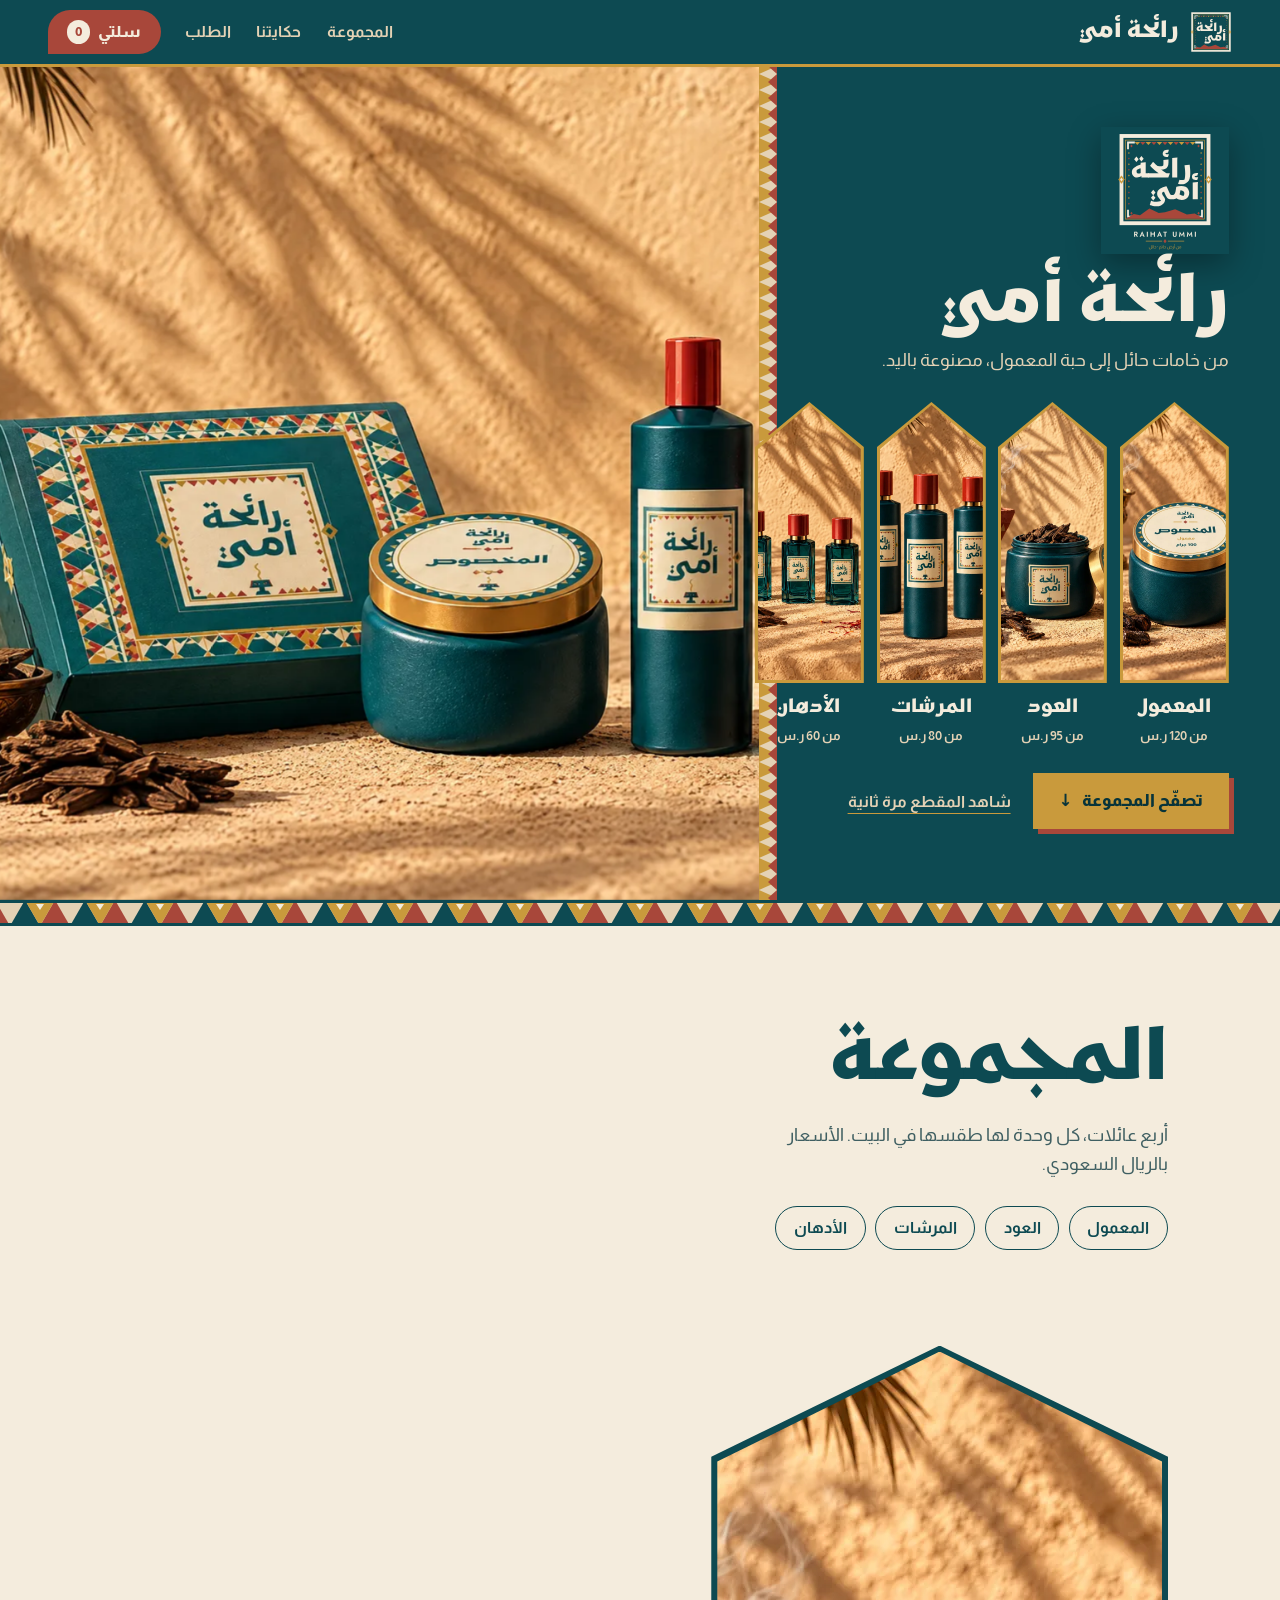
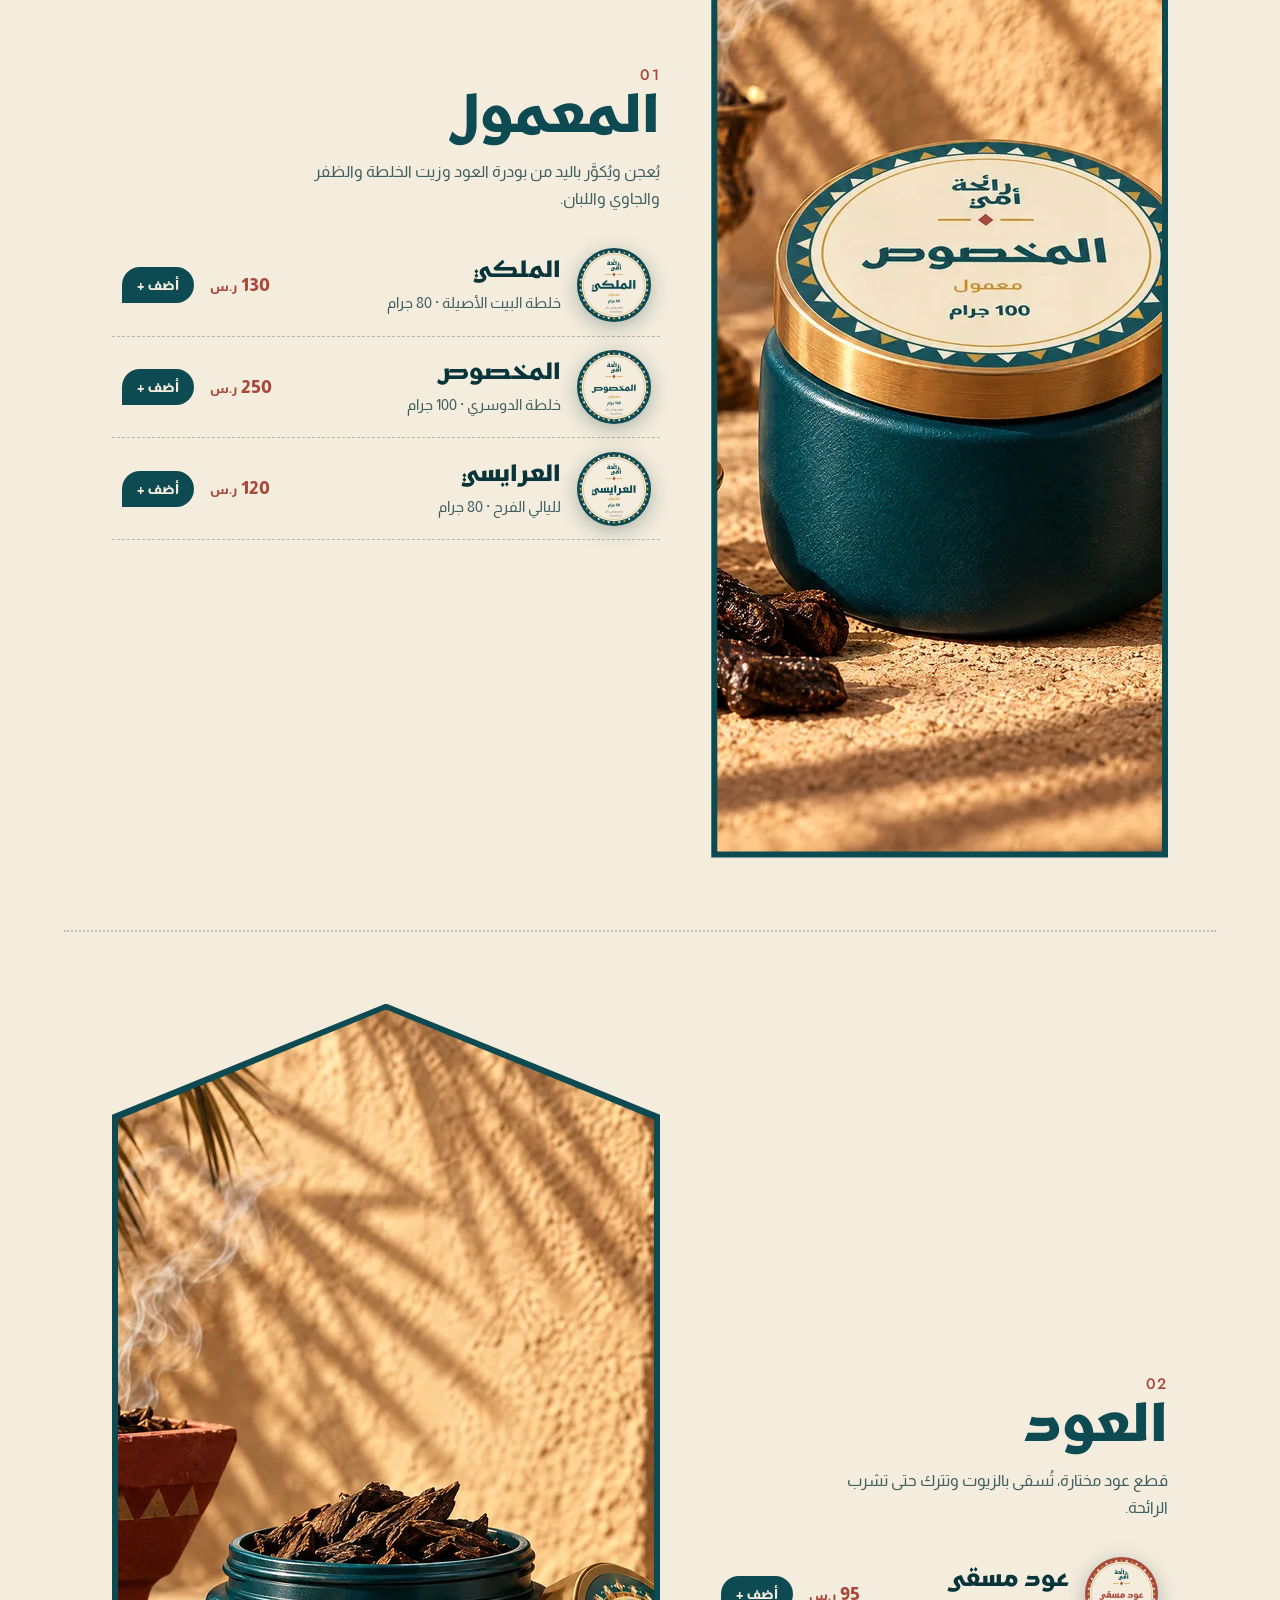
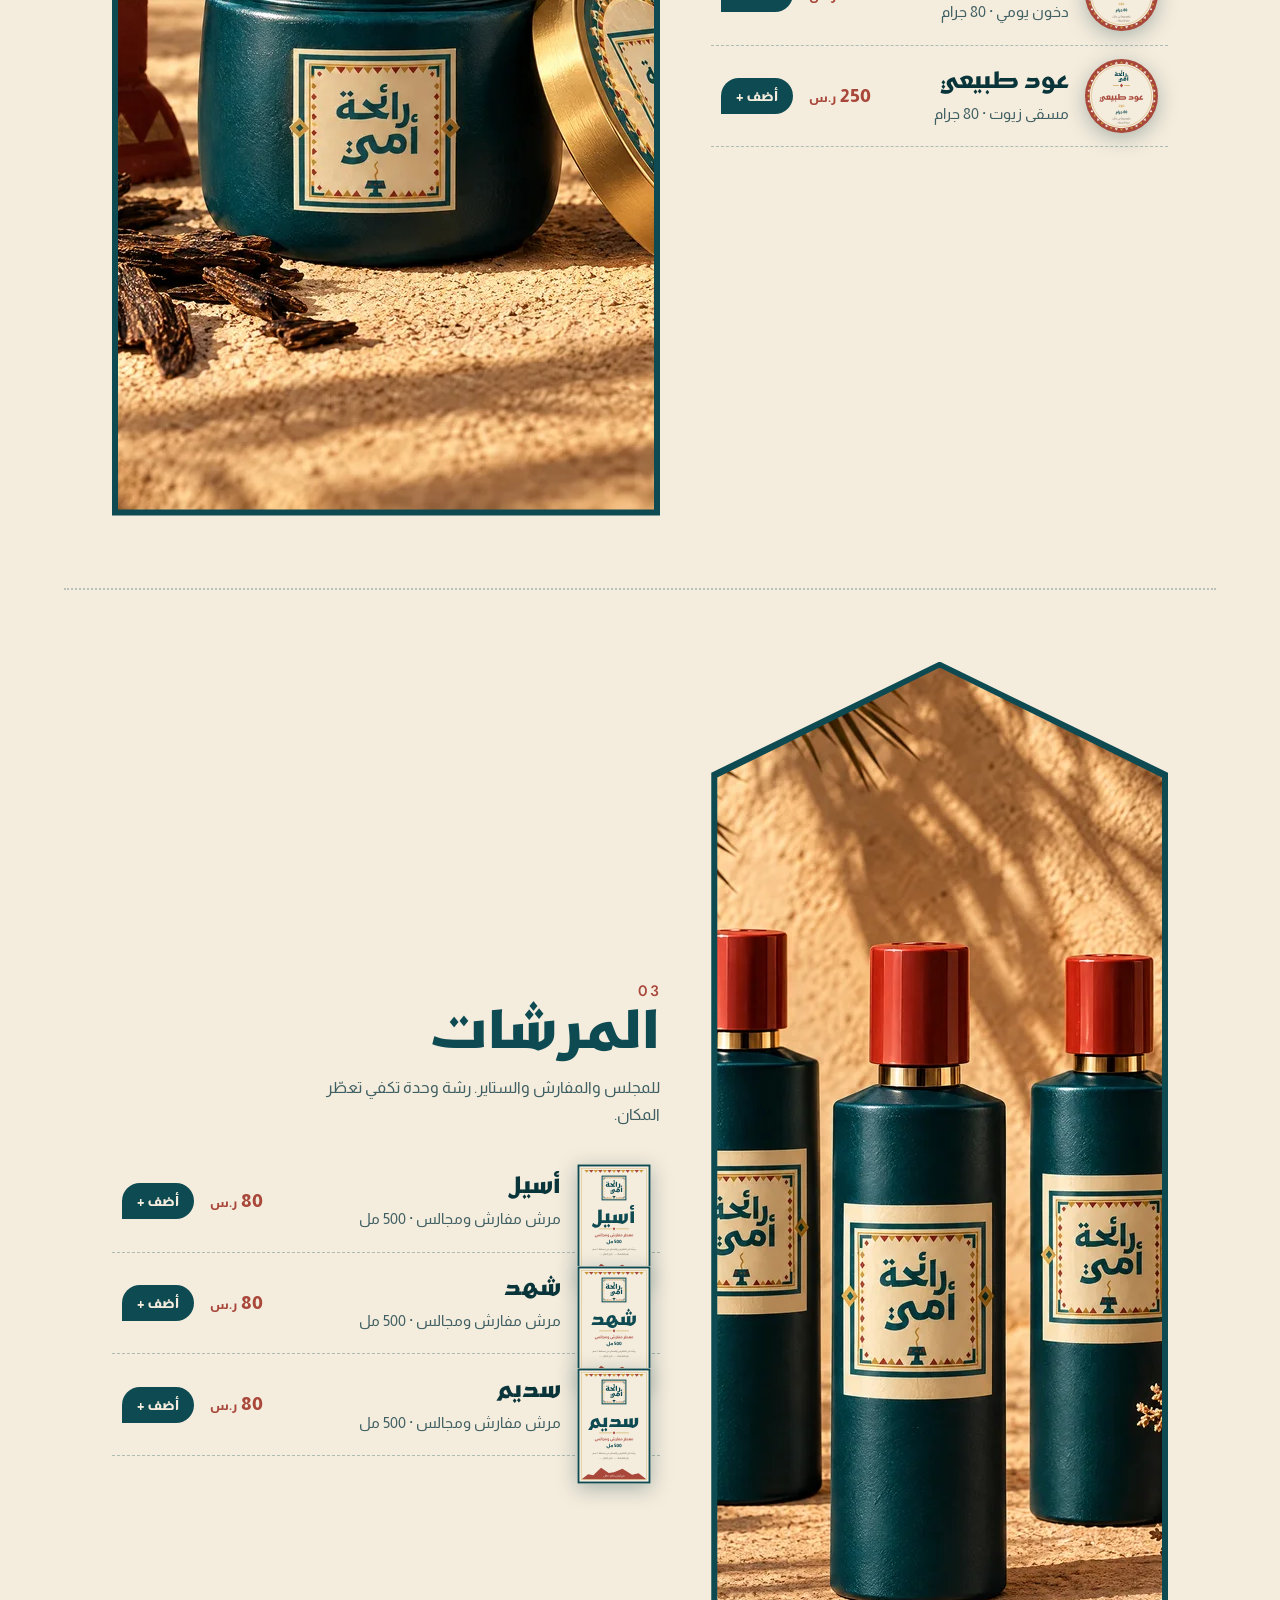
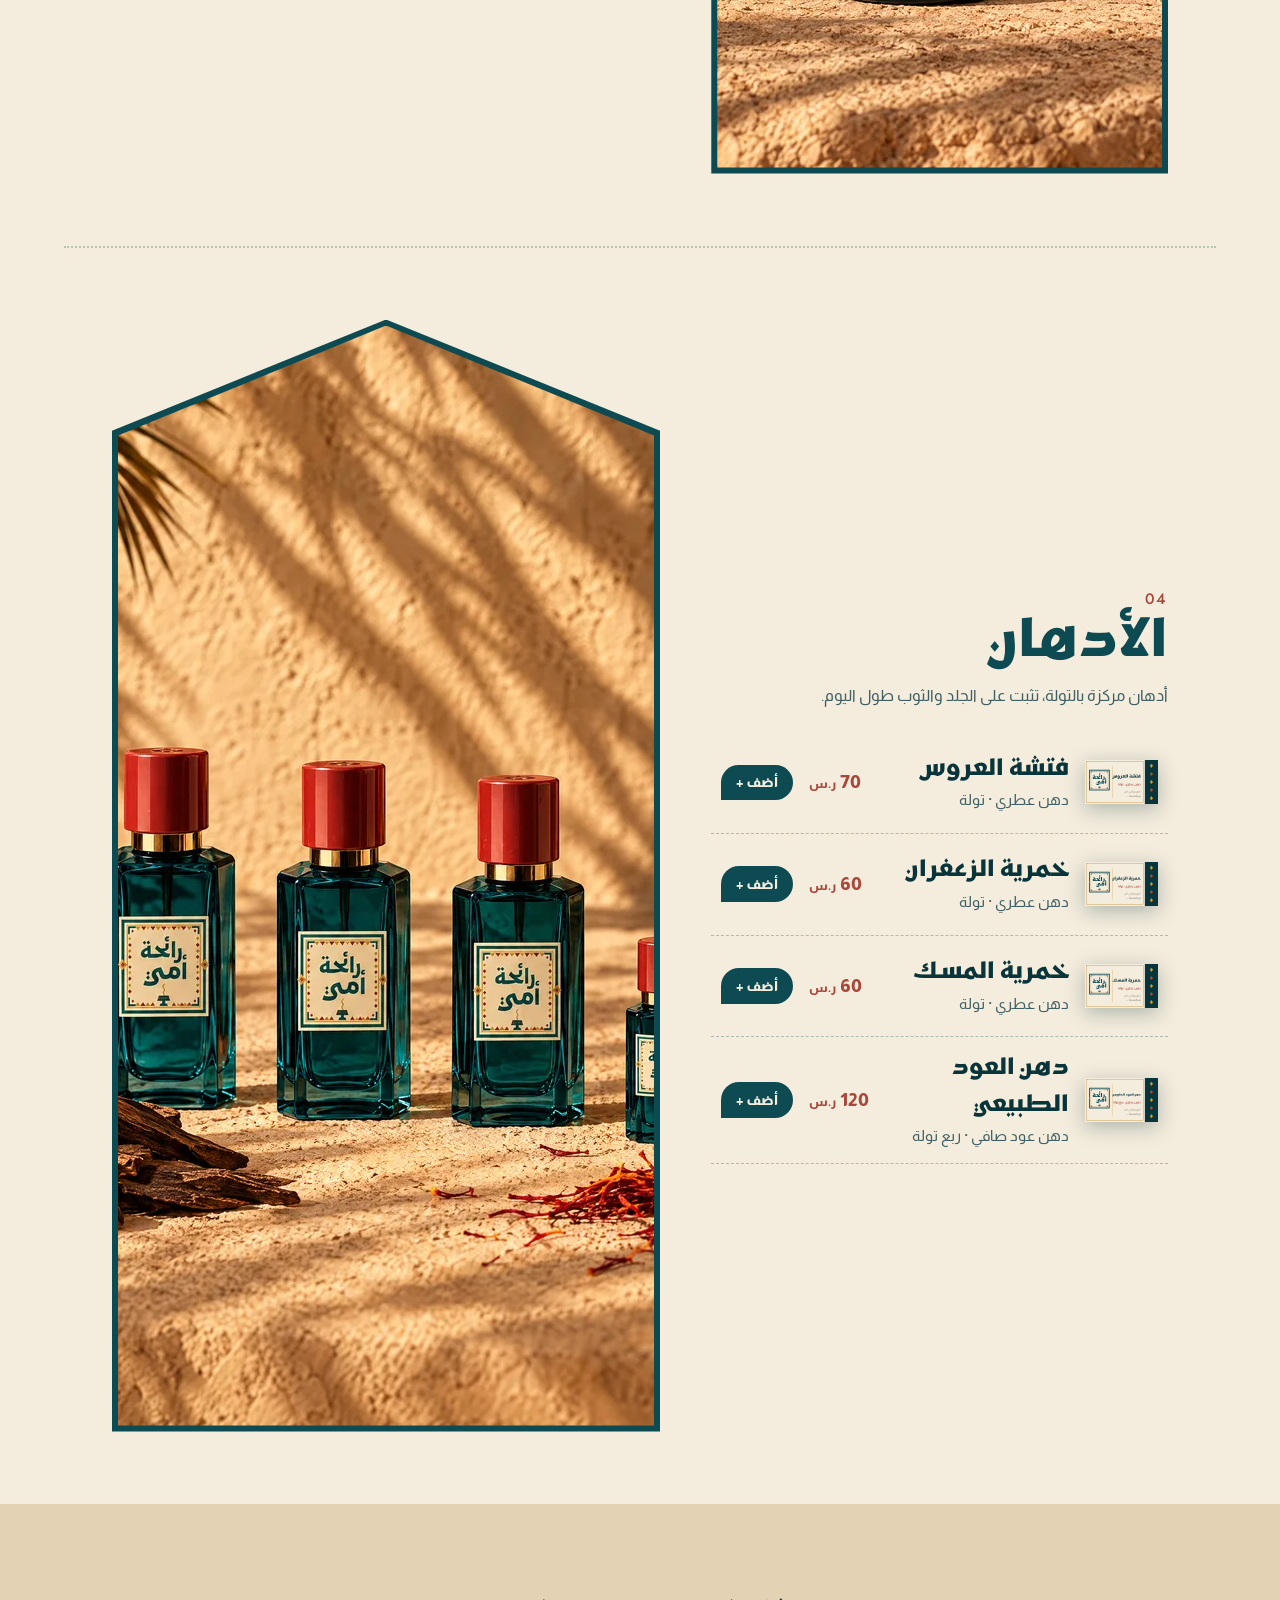
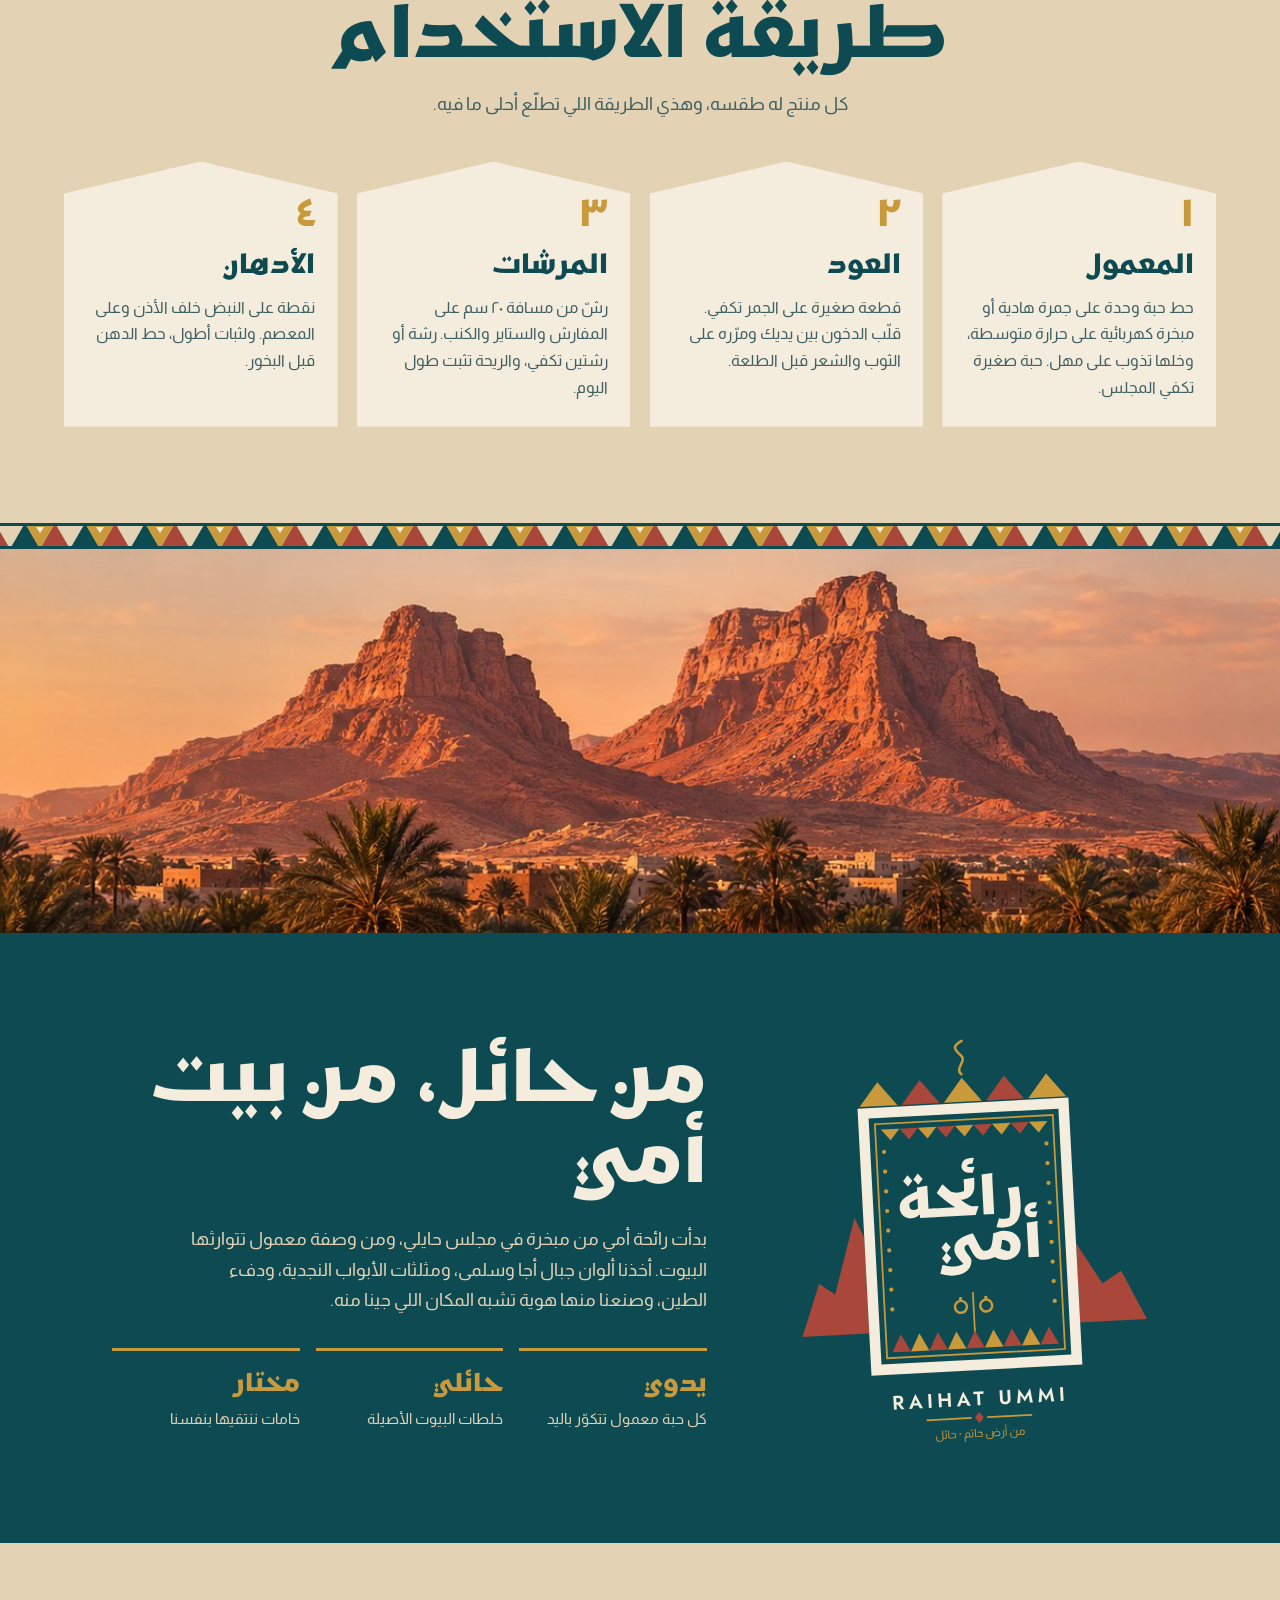
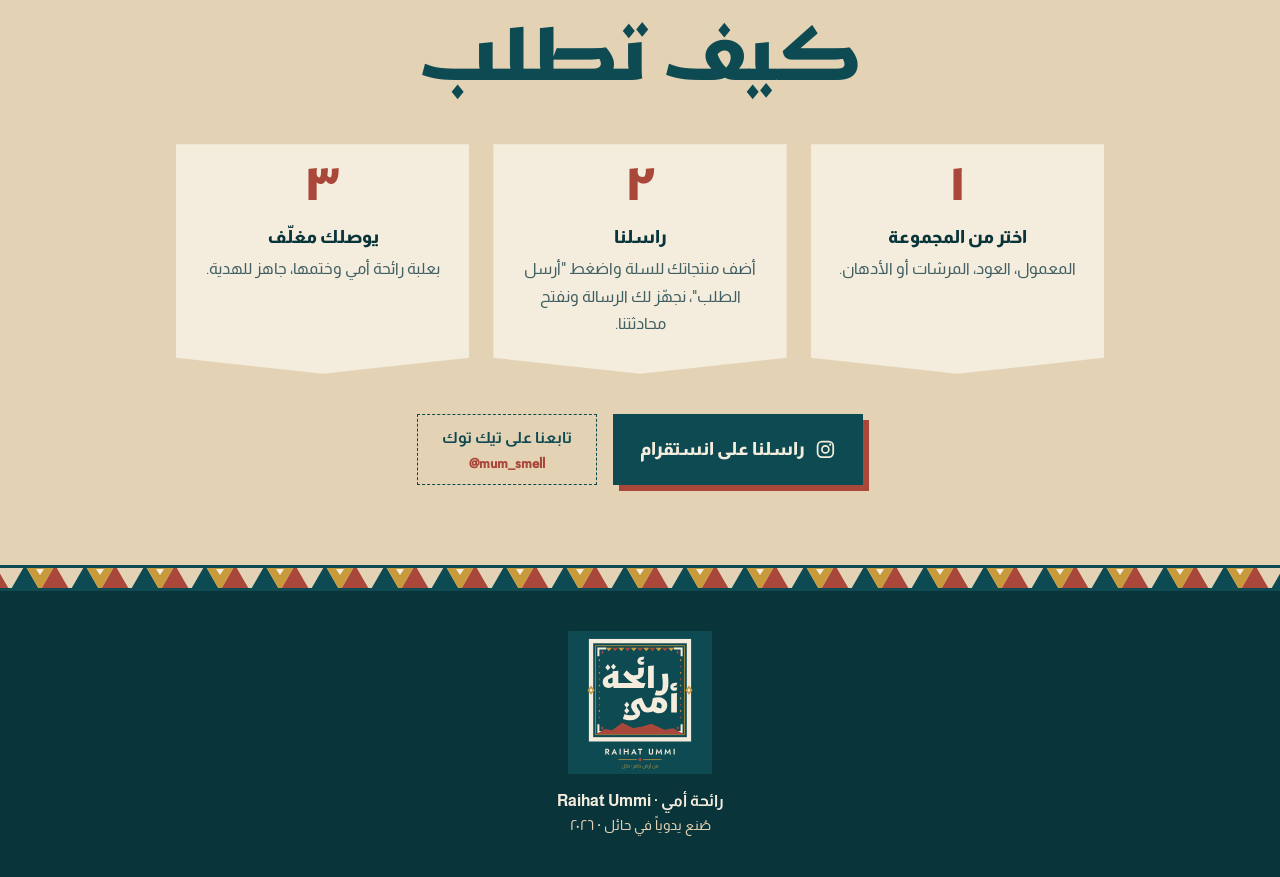
==== commit eb33e91d: "Website: order basket, how-to-use section, share image and reveals - Products can be added to a bask" ====
--- a/index.html
+++ b/index.html
@@ -13,7 +13,8 @@
   <meta name="twitter:card" content="summary_large_image">
   <link rel="icon" href="assets/brand/mark.svg" type="image/svg+xml">
   <link rel="preload" href="assets/fonts/raihat-kufi.woff2" as="font" type="font/woff2" crossorigin>
-  <link rel="stylesheet" href="style.css">
+  <script type="application/ld+json">{"@context": "https://schema.org", "@type": "Store", "name": "رائحة أمي | Raihat Ummi", "description": "معمول وعود ومرشات وأدهان مصنوعة باليد في حائل.", "address": {"@type": "PostalAddress", "addressLocality": "حائل", "addressCountry": "SA"}, "sameAs": ["https://www.instagram.com/mum_smell", "https://www.tiktok.com/@mum_smell"], "makesOffer": [{"@type": "Offer", "itemOffered": {"@type": "Product", "name": "الملكي (80 جرام)", "brand": "رائحة أمي"}, "price": "130", "priceCurrency": "SAR"}, {"@type": "Offer", "itemOffered": {"@type": "Product", "name": "المخصوص (100 جرام)", "brand": "رائحة أمي"}, "price": "250", "priceCurrency": "SAR"}, {"@type": "Offer", "itemOffered": {"@type": "Product", "name": "العرايسي (80 جرام)", "brand": "رائحة أمي"}, "price": "120", "priceCurrency": "SAR"}, {"@type": "Offer", "itemOffered": {"@type": "Product", "name": "عود مسقى (80 جرام)", "brand": "رائحة أمي"}, "price": "95", "priceCurrency": "SAR"}, {"@type": "Offer", "itemOffered": {"@type": "Product", "name": "عود طبيعي (80 جرام)", "brand": "رائحة أمي"}, "price": "250", "priceCurrency": "SAR"}, {"@type": "Offer", "itemOffered": {"@type": "Product", "name": "أسيل (500 مل)", "brand": "رائحة أمي"}, "price": "80", "priceCurrency": "SAR"}, {"@type": "Offer", "itemOffered": {"@type": "Product", "name": "شهد (500 مل)", "brand": "رائحة أمي"}, "price": "80", "priceCurrency": "SAR"}, {"@type": "Offer", "itemOffered": {"@type": "Product", "name": "سديم (500 مل)", "brand": "رائحة أمي"}, "price": "80", "priceCurrency": "SAR"}, {"@type": "Offer", "itemOffered": {"@type": "Product", "name": "فتشة العروس (تولة)", "brand": "رائحة أمي"}, "price": "70", "priceCurrency": "SAR"}, {"@type": "Offer", "itemOffered": {"@type": "Product", "name": "خمرية الزعفران (تولة)", "brand": "رائحة أمي"}, "price": "60", "priceCurrency": "SAR"}, {"@type": "Offer", "itemOffered": {"@type": "Product", "name": "خمرية المسك (تولة)", "brand": "رائحة أمي"}, "price": "60", "priceCurrency": "SAR"}, {"@type": "Offer", "itemOffered": {"@type": "Product", "name": "دهن العود الطبيعي (ربع تولة)", "brand": "رائحة أمي"}, "price": "120", "priceCurrency": "SAR"}]}</script>
+  <link rel="stylesheet" href="style.css?v=5">
   <script>document.documentElement.classList.add("js");</script>
 </head>
 <body>
@@ -27,7 +28,7 @@
       <a href="#story">حكايتنا</a>
       <a href="#order">الطلب</a>
     </nav>
-    <a class="header__order" href="https://www.instagram.com/mum_smell" target="_blank" rel="noopener">اطلب الحين</a>
+    <button class="header__order" type="button" data-cart-open aria-label="سلة الطلب">سلتي <span class="cart-count" data-count>0</span></button>
   </header>
 
   <main>
@@ -35,9 +36,9 @@
       <img class="intro__still" src="assets/products/collection.webp"
         srcset="assets/products/collection-small.webp 960w, assets/products/collection.webp 1920w" sizes="100vw"
         alt="مجموعة رائحة أمي: علبة الهدايا وعلبة المعمول والمرش والدهن">
-      <video class="intro__video" muted playsinline preload="auto" poster="assets/world/poster.jpg"
-        data-src="assets/world/film.mp4" data-src-mobile="assets/world/film-mobile.mp4" aria-hidden="true"></video>
-      <div class="intro__captions" aria-hidden="true"><p class="caption" data-i="0"><span>الخامات</span>خمس خامات، وحبة وحدة</p><p class="caption" data-i="1"><span>الخلطة</span>تمتزج على مهل</p><p class="caption" data-i="2"><span>التكوير</span>تتكوّر بين الكفّين</p><p class="caption" data-i="3"><span>المعمول</span>معمول رائحة أمي</p></div>
+      <video class="intro__video" muted playsinline preload="auto" poster="assets/world/poster.jpg?v=5"
+        data-src="assets/world/film.mp4?v=5" data-src-mobile="assets/world/film-mobile.mp4?v=5" aria-hidden="true"></video>
+      <div class="intro__captions" aria-hidden="true"><p class="caption" data-i="0"><span class="caption__k">الخامات</span><span class="caption__t">خمس خامات، وحبة وحدة</span></p><p class="caption" data-i="1"><span class="caption__k">الخلطة</span><span class="caption__t">تمتزج على مهل</span></p><p class="caption" data-i="2"><span class="caption__k">التكوير</span><span class="caption__t">تتكوّر بين الكفّين</span></p><p class="caption" data-i="3"><span class="caption__k">المعمول</span><span class="caption__t">معمول رائحة أمي</span></p></div>
       <div class="intro__bar" aria-hidden="true"><span></span></div>
       <button class="intro__skip" type="button">تخطّي</button>
 
@@ -97,19 +98,19 @@
               <div class="product__label"><img src="assets/labels/mamool-malaki.svg" alt="ملصق الملكي" loading="lazy"></div>
               <div><p class="product__name">الملكي</p><p class="product__note">خلطة البيت الأصيلة · 80 جرام</p></div>
               <p class="product__price">130 <small>ر.س</small></p>
-              <a class="product__ask" href="https://www.instagram.com/mum_smell" target="_blank" rel="noopener" aria-label="اطلب الملكي">اطلب</a>
+              <button class="product__ask" type="button" data-add data-name="الملكي" data-price="130" data-size="80 جرام" aria-label="أضف الملكي للطلب">أضف <span aria-hidden="true">+</span></button>
             </li>
             <li class="product">
               <div class="product__label"><img src="assets/labels/mamool-makhsoos.svg" alt="ملصق المخصوص" loading="lazy"></div>
               <div><p class="product__name">المخصوص</p><p class="product__note">خلطة الدوسري · 100 جرام</p></div>
               <p class="product__price">250 <small>ر.س</small></p>
-              <a class="product__ask" href="https://www.instagram.com/mum_smell" target="_blank" rel="noopener" aria-label="اطلب المخصوص">اطلب</a>
+              <button class="product__ask" type="button" data-add data-name="المخصوص" data-price="250" data-size="100 جرام" aria-label="أضف المخصوص للطلب">أضف <span aria-hidden="true">+</span></button>
             </li>
             <li class="product">
               <div class="product__label"><img src="assets/labels/mamool-arayesi.svg" alt="ملصق العرايسي" loading="lazy"></div>
               <div><p class="product__name">العرايسي</p><p class="product__note">لليالي الفرح · 80 جرام</p></div>
               <p class="product__price">120 <small>ر.س</small></p>
-              <a class="product__ask" href="https://www.instagram.com/mum_smell" target="_blank" rel="noopener" aria-label="اطلب العرايسي">اطلب</a>
+              <button class="product__ask" type="button" data-add data-name="العرايسي" data-price="120" data-size="80 جرام" aria-label="أضف العرايسي للطلب">أضف <span aria-hidden="true">+</span></button>
             </li>
           </ul>
         </div>
@@ -127,13 +128,13 @@
               <div class="product__label"><img src="assets/labels/oud-musqa.svg" alt="ملصق عود مسقى" loading="lazy"></div>
               <div><p class="product__name">عود مسقى</p><p class="product__note">دخون يومي · 80 جرام</p></div>
               <p class="product__price">95 <small>ر.س</small></p>
-              <a class="product__ask" href="https://www.instagram.com/mum_smell" target="_blank" rel="noopener" aria-label="اطلب عود مسقى">اطلب</a>
+              <button class="product__ask" type="button" data-add data-name="عود مسقى" data-price="95" data-size="80 جرام" aria-label="أضف عود مسقى للطلب">أضف <span aria-hidden="true">+</span></button>
             </li>
             <li class="product">
               <div class="product__label"><img src="assets/labels/oud-tabiei.svg" alt="ملصق عود طبيعي" loading="lazy"></div>
               <div><p class="product__name">عود طبيعي</p><p class="product__note">مسقى زيوت · 80 جرام</p></div>
               <p class="product__price">250 <small>ر.س</small></p>
-              <a class="product__ask" href="https://www.instagram.com/mum_smell" target="_blank" rel="noopener" aria-label="اطلب عود طبيعي">اطلب</a>
+              <button class="product__ask" type="button" data-add data-name="عود طبيعي" data-price="250" data-size="80 جرام" aria-label="أضف عود طبيعي للطلب">أضف <span aria-hidden="true">+</span></button>
             </li>
           </ul>
         </div>
@@ -151,19 +152,19 @@
               <div class="product__label"><img src="assets/labels/spray-aseel.svg" alt="ملصق أسيل" loading="lazy"></div>
               <div><p class="product__name">أسيل</p><p class="product__note">مرش مفارش ومجالس · 500 مل</p></div>
               <p class="product__price">80 <small>ر.س</small></p>
-              <a class="product__ask" href="https://www.instagram.com/mum_smell" target="_blank" rel="noopener" aria-label="اطلب أسيل">اطلب</a>
+              <button class="product__ask" type="button" data-add data-name="أسيل" data-price="80" data-size="500 مل" aria-label="أضف أسيل للطلب">أضف <span aria-hidden="true">+</span></button>
             </li>
             <li class="product">
               <div class="product__label"><img src="assets/labels/spray-shahd.svg" alt="ملصق شهد" loading="lazy"></div>
               <div><p class="product__name">شهد</p><p class="product__note">مرش مفارش ومجالس · 500 مل</p></div>
               <p class="product__price">80 <small>ر.س</small></p>
-              <a class="product__ask" href="https://www.instagram.com/mum_smell" target="_blank" rel="noopener" aria-label="اطلب شهد">اطلب</a>
+              <button class="product__ask" type="button" data-add data-name="شهد" data-price="80" data-size="500 مل" aria-label="أضف شهد للطلب">أضف <span aria-hidden="true">+</span></button>
             </li>
             <li class="product">
               <div class="product__label"><img src="assets/labels/spray-sadeem.svg" alt="ملصق سديم" loading="lazy"></div>
               <div><p class="product__name">سديم</p><p class="product__note">مرش مفارش ومجالس · 500 مل</p></div>
               <p class="product__price">80 <small>ر.س</small></p>
-              <a class="product__ask" href="https://www.instagram.com/mum_smell" target="_blank" rel="noopener" aria-label="اطلب سديم">اطلب</a>
+              <button class="product__ask" type="button" data-add data-name="سديم" data-price="80" data-size="500 مل" aria-label="أضف سديم للطلب">أضف <span aria-hidden="true">+</span></button>
             </li>
           </ul>
         </div>
@@ -181,29 +182,57 @@
               <div class="product__label"><img src="assets/labels/oil-fitshat.svg" alt="ملصق فتشة العروس" loading="lazy"></div>
               <div><p class="product__name">فتشة العروس</p><p class="product__note">دهن عطري · تولة</p></div>
               <p class="product__price">70 <small>ر.س</small></p>
-              <a class="product__ask" href="https://www.instagram.com/mum_smell" target="_blank" rel="noopener" aria-label="اطلب فتشة العروس">اطلب</a>
+              <button class="product__ask" type="button" data-add data-name="فتشة العروس" data-price="70" data-size="تولة" aria-label="أضف فتشة العروس للطلب">أضف <span aria-hidden="true">+</span></button>
             </li>
             <li class="product">
               <div class="product__label"><img src="assets/labels/oil-saffron.svg" alt="ملصق خمرية الزعفران" loading="lazy"></div>
               <div><p class="product__name">خمرية الزعفران</p><p class="product__note">دهن عطري · تولة</p></div>
               <p class="product__price">60 <small>ر.س</small></p>
-              <a class="product__ask" href="https://www.instagram.com/mum_smell" target="_blank" rel="noopener" aria-label="اطلب خمرية الزعفران">اطلب</a>
+              <button class="product__ask" type="button" data-add data-name="خمرية الزعفران" data-price="60" data-size="تولة" aria-label="أضف خمرية الزعفران للطلب">أضف <span aria-hidden="true">+</span></button>
             </li>
             <li class="product">
               <div class="product__label"><img src="assets/labels/oil-musk.svg" alt="ملصق خمرية المسك" loading="lazy"></div>
               <div><p class="product__name">خمرية المسك</p><p class="product__note">دهن عطري · تولة</p></div>
               <p class="product__price">60 <small>ر.س</small></p>
-              <a class="product__ask" href="https://www.instagram.com/mum_smell" target="_blank" rel="noopener" aria-label="اطلب خمرية المسك">اطلب</a>
+              <button class="product__ask" type="button" data-add data-name="خمرية المسك" data-price="60" data-size="تولة" aria-label="أضف خمرية المسك للطلب">أضف <span aria-hidden="true">+</span></button>
             </li>
             <li class="product">
               <div class="product__label"><img src="assets/labels/oil-oud.svg" alt="ملصق دهن العود الطبيعي" loading="lazy"></div>
               <div><p class="product__name">دهن العود الطبيعي</p><p class="product__note">دهن عود صافي · ربع تولة</p></div>
               <p class="product__price">120 <small>ر.س</small></p>
-              <a class="product__ask" href="https://www.instagram.com/mum_smell" target="_blank" rel="noopener" aria-label="اطلب دهن العود الطبيعي">اطلب</a>
+              <button class="product__ask" type="button" data-add data-name="دهن العود الطبيعي" data-price="120" data-size="ربع تولة" aria-label="أضف دهن العود الطبيعي للطلب">أضف <span aria-hidden="true">+</span></button>
             </li>
           </ul>
         </div>
       </article>
+    </section>
+
+
+    <section class="usage" id="usage" aria-labelledby="usage-title">
+      <h2 class="display" id="usage-title">طريقة الاستخدام</h2>
+      <p class="usage__lead">كل منتج له طقسه، وهذي الطريقة اللي تطلّع أحلى ما فيه.</p>
+      <div class="usage__grid">
+        <article class="ritual">
+          <span class="ritual__n" aria-hidden="true">١</span>
+          <h3>المعمول</h3>
+          <p>حط حبة وحدة على جمرة هادية أو مبخرة كهربائية على حرارة متوسطة، وخلها تذوب على مهل. حبة صغيرة تكفي المجلس.</p>
+        </article>
+        <article class="ritual">
+          <span class="ritual__n" aria-hidden="true">٢</span>
+          <h3>العود</h3>
+          <p>قطعة صغيرة على الجمر تكفي. قلّب الدخون بين يديك ومرّره على الثوب والشعر قبل الطلعة.</p>
+        </article>
+        <article class="ritual">
+          <span class="ritual__n" aria-hidden="true">٣</span>
+          <h3>المرشات</h3>
+          <p>رشّ من مسافة ٢٠ سم على المفارش والستاير والكنب. رشة أو رشتين تكفي، والريحة تثبت طول اليوم.</p>
+        </article>
+        <article class="ritual">
+          <span class="ritual__n" aria-hidden="true">٤</span>
+          <h3>الأدهان</h3>
+          <p>نقطة على النبض خلف الأذن وعلى المعصم. ولثبات أطول، حط الدهن قبل البخور.</p>
+        </article>
+      </div>
     </section>
 
     <section class="story" id="story" aria-labelledby="story-title">
@@ -227,7 +256,7 @@
       <h2 class="display" id="order-title">كيف تطلب</h2>
       <ol class="steps">
         <li><span class="steps__n" aria-hidden="true">١</span><p class="steps__t">اختر من المجموعة</p><p>المعمول، العود، المرشات أو الأدهان.</p></li>
-        <li><span class="steps__n" aria-hidden="true">٢</span><p class="steps__t">راسلنا</p><p>على انستقرام أو تيك توك باسم المنتج والكمية.</p></li>
+        <li><span class="steps__n" aria-hidden="true">٢</span><p class="steps__t">راسلنا</p><p>أضف منتجاتك للسلة واضغط "أرسل الطلب"، نجهّز لك الرسالة ونفتح محادثتنا.</p></li>
         <li><span class="steps__n" aria-hidden="true">٣</span><p class="steps__t">يوصلك مغلّف</p><p>بعلبة رائحة أمي وختمها، جاهز للهدية.</p></li>
       </ol>
       <div class="order__ctas">
@@ -240,12 +269,38 @@
     </section>
   </main>
 
+
+  <button class="cart-fab" type="button" data-cart-open aria-label="سلة الطلب">
+    <svg viewBox="0 0 24 24" aria-hidden="true"><path d="M6 7h12l-1.2 11.2a2 2 0 0 1-2 1.8H9.2a2 2 0 0 1-2-1.8L6 7Z" fill="none" stroke="currentColor" stroke-width="2"/><path d="M9 7a3 3 0 0 1 6 0" fill="none" stroke="currentColor" stroke-width="2"/></svg>
+    <span>سلتي</span><span class="cart-count" data-count>0</span>
+  </button>
+
+  <div class="cart" data-cart hidden>
+    <div class="cart__backdrop" data-cart-close></div>
+    <aside class="cart__panel" role="dialog" aria-modal="true" aria-labelledby="cart-title">
+      <div class="cart__head">
+        <h2 id="cart-title">سلة الطلب</h2>
+        <button class="cart__close" type="button" data-cart-close aria-label="إغلاق">×</button>
+      </div>
+      <div class="pattern" aria-hidden="true"></div>
+      <ul class="cart__list" data-cart-list></ul>
+      <p class="cart__empty" data-cart-empty>سلتك فاضية. اختر من المجموعة وأضف اللي يعجبك.</p>
+      <div class="cart__foot">
+        <p class="cart__total">المجموع <strong data-cart-total>0 ر.س</strong></p>
+        <a class="cart__send" href="https://ig.me/m/mum_smell" target="_blank" rel="noopener" data-cart-send>أرسل الطلب على انستقرام</a>
+        <p class="cart__hint">ننسخ لك رسالة الطلب جاهزة، وتلصقها في المحادثة.</p>
+      </div>
+    </aside>
+  </div>
+
+  <div class="toast" data-toast role="status" aria-live="polite"></div>
+
   <footer class="footer">
     <div class="pattern" aria-hidden="true"></div>
     <img src="assets/brand/logo-square-rev.svg" alt="رائحة أمي Raihat Ummi" loading="lazy">
     <p>رائحة أمي · Raihat Ummi</p>
     <p class="footer__small">صُنع يدوياً في حائل · ٢٠٢٦</p>
   </footer>
-  <script src="app.js" defer></script>
+  <script src="app.js?v=5" defer></script>
 </body>
 </html>
--- a/style.css
+++ b/style.css
@@ -134,7 +134,12 @@
     z-index: 2;
     pointer-events: none;
   }
-  .intro__reveal { margin-inline-start: 0; width: 40%; }
+  .intro__reveal { margin-inline-start: 0; width: 40%; padding-inline: clamp(1.25rem, 3vw, 3rem); }
+}
+@media (min-width: 861px) and (max-width: 1279px) {
+  .intro__still { width: 50%; }
+  .intro::after { inset: 0 50% 0 auto; }
+  .intro__reveal { width: 50%; }
 }
 .intro__video { z-index: 2; opacity: 0; pointer-events: none; transition: opacity 0.9s ease; }
 .intro__captions, .intro__bar, .intro__skip { display: none; }
@@ -154,8 +159,8 @@
 .intro__title { margin: 1rem 0 0; font-family: var(--kufi); font-weight: 400; font-size: clamp(2.6rem, 5vw, 4.4rem); line-height: 1.1; }
 .intro__tag { margin: 0.4rem 0 0; color: var(--sand); font-size: 1.1rem; }
 
-.intro__arches { display: grid; grid-template-columns: repeat(4, 1fr); gap: 0.8rem; }
-.arch { display: flex; flex-direction: column; align-items: center; text-align: center; gap: 0.15rem; }
+.intro__arches { display: grid; grid-template-columns: repeat(4, minmax(0, 1fr)); gap: 0.8rem; }
+.arch { display: flex; flex-direction: column; align-items: center; min-width: 0; text-align: center; gap: 0.15rem; }
 .arch__img {
   display: block;
   width: 100%;
@@ -216,21 +221,26 @@
 .intro-playing .intro::after { opacity: 0; }
 .intro-playing .intro__reveal { visibility: hidden; }
 .intro-playing .intro__captions, .intro-playing .intro__bar, .intro-playing .intro__skip { display: block; }
-.intro__captions { position: absolute; z-index: 4; inset: auto 0 12% 0; text-align: center; pointer-events: none; }
+.intro__captions {
+  position: absolute;
+  z-index: 4;
+  inset: auto 0 0 0;
+  height: 42%;
+  background: linear-gradient(to top, rgb(4 24 27 / 0.85), rgb(4 24 27 / 0.45) 55%, transparent);
+  pointer-events: none;
+}
 .caption {
   position: absolute;
-  inset: auto 1rem 0 1rem;
+  inset: auto 1.25rem 12% 1.25rem;
   margin: 0;
-  font-family: var(--kufi);
-  font-size: clamp(2rem, 5vw, 4rem);
-  line-height: 1.2;
-  text-shadow: 0 4px 30px rgb(0 0 0 / 0.7);
+  text-align: center;
   opacity: 0;
   transform: translateY(14px);
-  transition: opacity 0.7s, transform 0.7s;
-}
-.caption span { display: block; margin-bottom: 0.3rem; font-family: var(--body); font-weight: 800; font-size: 1rem; color: var(--ochre); text-shadow: none; }
-.caption.is-on { opacity: 1; transform: none; }
+  transition: opacity 0.6s, transform 0.6s;
+}
+.caption.is-on { opacity: 1; transform: none; transition-delay: 0.25s; }
+.caption__k { display: block; margin: 0 0 0.9rem; font-weight: 800; font-size: 1rem; line-height: 1.4; color: var(--ochre); }
+.caption__t { display: block; font-family: var(--kufi); font-size: clamp(2rem, 5vw, 3.8rem); line-height: 1.35; color: var(--cream); }
 .intro__bar { position: absolute; z-index: 4; inset: auto 0 0 0; height: 4px; background: rgb(244 236 221 / 0.15); }
 .intro__bar span { display: block; height: 100%; background: var(--ochre); transform: scaleX(var(--t, 0)); transform-origin: right; }
 .intro__skip {
@@ -322,7 +332,7 @@
 .product:hover { background: rgb(228 210 181 / 0.55); }
 .product p { margin: 0; }
 .product__label { display: grid; place-items: center; width: 4.6rem; height: 4.6rem; transition: transform 0.5s cubic-bezier(.2,.8,.2,1); }
-.product__label img { max-width: 100%; max-height: 100%; filter: drop-shadow(0 5px 10px rgb(8 52 58 / 0.3)); }
+.product__label img { width: 100%; height: 100%; object-fit: contain; filter: drop-shadow(0 5px 10px rgb(8 52 58 / 0.3)); }
 .product:hover .product__label { transform: rotate(-8deg) scale(1.12); }
 .product__name { font-family: var(--kufi); font-size: 1.35rem; color: var(--teal-dark); }
 .product__note { color: var(--ink-soft); font-size: 0.92rem; }
@@ -431,3 +441,145 @@
   html { scroll-behavior: auto; }
   *, *::before, *::after { animation: none !important; transition: none !important; }
 }
+
+/* ---------- basket count in the header ---------- */
+.header__order { display: inline-flex; align-items: center; gap: 0.5rem; border: 0; }
+.cart-count {
+  display: inline-grid;
+  place-items: center;
+  min-width: 1.45rem;
+  height: 1.45rem;
+  padding: 0 0.35rem;
+  border-radius: 999px;
+  background: var(--cream);
+  color: var(--red);
+  font-size: 0.8rem;
+  font-weight: 800;
+  line-height: 1;
+}
+.cart-count.is-bump { animation: bump 0.45s cubic-bezier(.2,1.6,.4,1); }
+@keyframes bump { 40% { transform: scale(1.45); } }
+.product__ask { border: 0; font-family: inherit; }
+.product__ask.is-added { background: var(--red); }
+
+/* ---------- how to use ---------- */
+.usage { padding: clamp(3.5rem, 8vw, 6rem) clamp(1rem, 5vw, 3rem); background: var(--sand); text-align: center; }
+.usage__lead { max-width: 44ch; margin: 0.6rem auto 0; color: var(--ink-soft); font-size: 1.1rem; }
+.usage__grid {
+  display: grid;
+  grid-template-columns: repeat(4, minmax(0, 1fr));
+  gap: 1.2rem;
+  max-width: 72rem;
+  margin: 2.6rem auto 0;
+  text-align: right;
+}
+.ritual {
+  position: relative;
+  padding: 2.4rem 1.4rem 1.6rem;
+  background: var(--cream);
+  clip-path: polygon(0 12%, 50% 0, 100% 12%, 100% 100%, 0 100%);
+  transition: transform 0.4s cubic-bezier(.2,.8,.2,1);
+}
+.ritual:hover { transform: translateY(-6px); }
+.ritual__n { display: block; font-family: var(--kufi); font-size: 2.2rem; line-height: 1; color: var(--ochre); }
+.ritual h3 { margin: 0.6rem 0 0.4rem; font-family: var(--kufi); font-weight: 400; font-size: 1.6rem; color: var(--teal); }
+.ritual p { margin: 0; color: var(--ink-soft); font-size: 0.98rem; }
+@media (max-width: 960px) { .usage__grid { grid-template-columns: repeat(2, minmax(0, 1fr)); } }
+@media (max-width: 560px) { .usage__grid { grid-template-columns: 1fr; } }
+
+/* ---------- floating basket (phones) ---------- */
+.cart-fab {
+  position: fixed;
+  z-index: 35;
+  bottom: 1rem;
+  left: 50%;
+  display: none;
+  align-items: center;
+  gap: 0.55rem;
+  padding: 0.8rem 1.3rem;
+  border: 0;
+  border-radius: 999px;
+  background: var(--teal);
+  color: var(--cream);
+  font-weight: 800;
+  box-shadow: 0 8px 24px rgb(8 52 58 / 0.35), 0 0 0 3px var(--ochre);
+  transform: translateX(-50%);
+}
+.cart-fab svg { width: 1.3rem; height: 1.3rem; }
+.has-items .cart-fab { display: inline-flex; }
+.intro-playing .cart-fab { display: none; }
+@media (min-width: 761px) { .has-items .cart-fab { display: none; } }
+
+/* ---------- basket drawer ---------- */
+.cart { position: fixed; inset: 0; z-index: 60; }
+.cart[hidden] { display: none; }
+.cart__backdrop { position: absolute; inset: 0; background: rgb(4 24 27 / 0.55); animation: fade 0.3s both; }
+@keyframes fade { from { opacity: 0; } }
+.cart__panel {
+  position: absolute;
+  inset: 0 0 0 auto;
+  display: flex;
+  flex-direction: column;
+  width: min(26rem, 100%);
+  background: var(--cream);
+  box-shadow: -10px 0 40px rgb(0 0 0 / 0.25);
+  animation: slide 0.4s cubic-bezier(.2,.8,.2,1) both;
+}
+@keyframes slide { from { transform: translateX(100%); } }
+.cart__head { display: flex; align-items: center; justify-content: space-between; padding: 1rem 1.25rem; background: var(--teal); color: var(--cream); }
+.cart__head h2 { margin: 0; font-family: var(--kufi); font-weight: 400; font-size: 1.6rem; }
+.cart__close { width: 2.4rem; height: 2.4rem; border: 0; border-radius: 50%; background: rgb(244 236 221 / 0.12); color: var(--cream); font-size: 1.6rem; line-height: 1; }
+.cart__list { flex: 1; margin: 0; padding: 0.5rem 1.25rem; overflow-y: auto; list-style: none; }
+.cart__item { display: grid; grid-template-columns: 1fr auto; gap: 0.3rem 1rem; align-items: center; padding: 0.9rem 0; border-bottom: 1px dashed rgb(13 74 82 / 0.3); }
+.cart__name { margin: 0; font-family: var(--kufi); font-size: 1.2rem; color: var(--teal-dark); }
+.cart__meta { margin: 0; color: var(--ink-soft); font-size: 0.85rem; }
+.cart__line { grid-row: span 2; text-align: left; }
+.cart__price { display: block; font-weight: 800; color: var(--red); }
+.qty { display: inline-flex; align-items: center; margin-top: 0.3rem; border: 1.5px solid var(--teal); border-radius: 999px; }
+.qty button { width: 2rem; height: 2rem; border: 0; background: none; color: var(--teal); font-size: 1.1rem; font-weight: 800; }
+.qty span { min-width: 1.6rem; text-align: center; font-weight: 800; }
+.cart__empty { margin: 2rem 1.25rem; color: var(--ink-soft); text-align: center; }
+.cart__foot { padding: 1rem 1.25rem 1.4rem; border-top: 3px solid var(--teal); background: var(--sand); }
+.cart__total { display: flex; justify-content: space-between; margin: 0 0 0.8rem; font-weight: 700; font-size: 1.1rem; }
+.cart__total strong { color: var(--red); font-size: 1.3rem; }
+.cart__send {
+  display: block;
+  text-align: center;
+  width: 100%;
+  padding: 0.95rem;
+  border: 0;
+  background: var(--teal);
+  color: var(--cream);
+  font-weight: 800;
+  font-size: 1.05rem;
+  box-shadow: 5px 5px 0 var(--red);
+  transition: transform 0.25s, box-shadow 0.25s;
+}
+.cart__send:hover { transform: translate(-3px, -3px); box-shadow: 8px 8px 0 var(--red); }
+.cart__send[aria-disabled="true"] { opacity: 0.45; cursor: not-allowed; transform: none; box-shadow: none; }
+.cart__hint { margin: 0.7rem 0 0; color: var(--ink-soft); font-size: 0.82rem; text-align: center; }
+
+.toast {
+  position: fixed;
+  z-index: 70;
+  top: 4.6rem;
+  left: 50%;
+  max-width: calc(100% - 2rem);
+  padding: 0.75rem 1.2rem;
+  border-radius: 0.6rem;
+  background: var(--teal-dark);
+  color: var(--cream);
+  font-weight: 700;
+  text-align: center;
+  box-shadow: 0 8px 24px rgb(0 0 0 / 0.25);
+  transform: translate(-50%, -1rem);
+  opacity: 0;
+  pointer-events: none;
+  transition: transform 0.35s, opacity 0.35s;
+}
+.toast.is-on { transform: translate(-50%, 0); opacity: 1; }
+
+/* ---------- reveal on scroll (only when JS runs, so nothing is hidden without it) ---------- */
+.js .reveal { transform: translateY(28px); opacity: 0; transition: transform 0.9s cubic-bezier(.2,.8,.2,1), opacity 0.9s; }
+.js .reveal.is-in { transform: none; opacity: 1; }
+@media (prefers-reduced-motion: reduce) { .js .reveal { transform: none; opacity: 1; } }
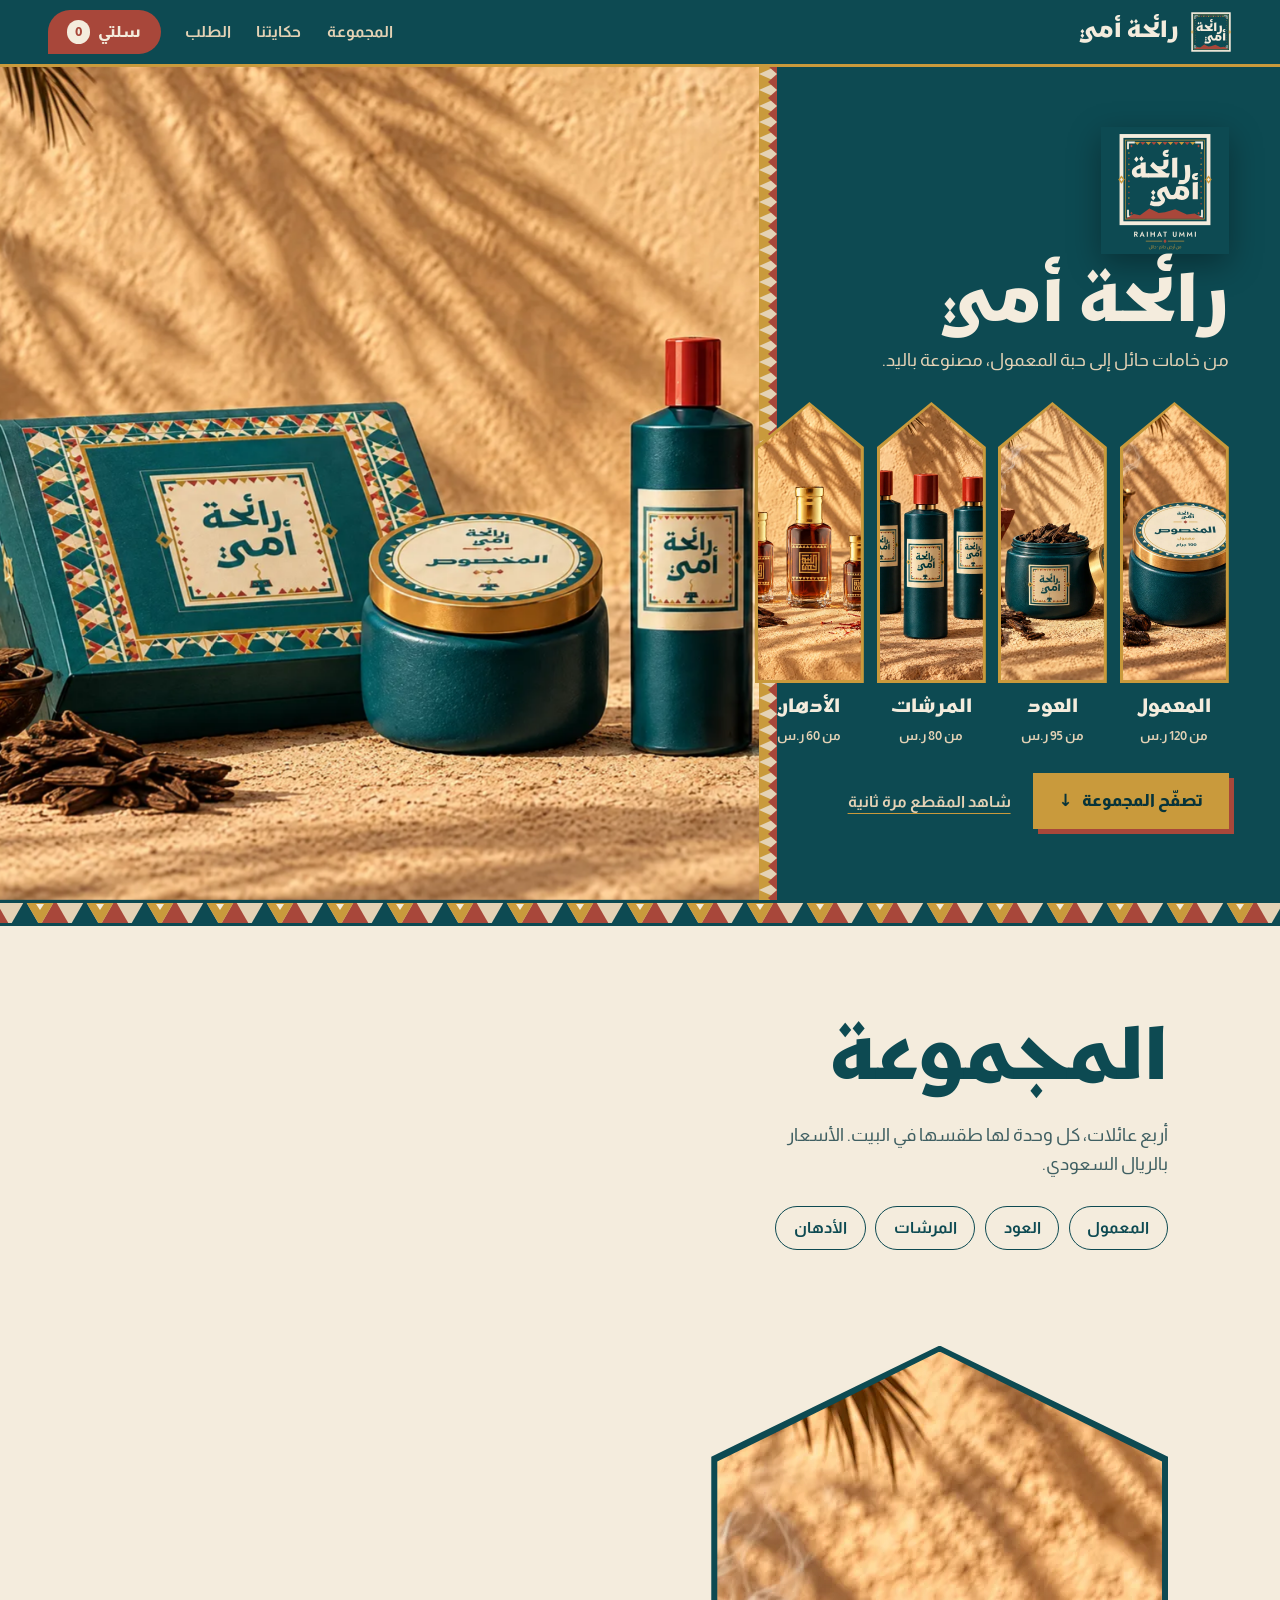
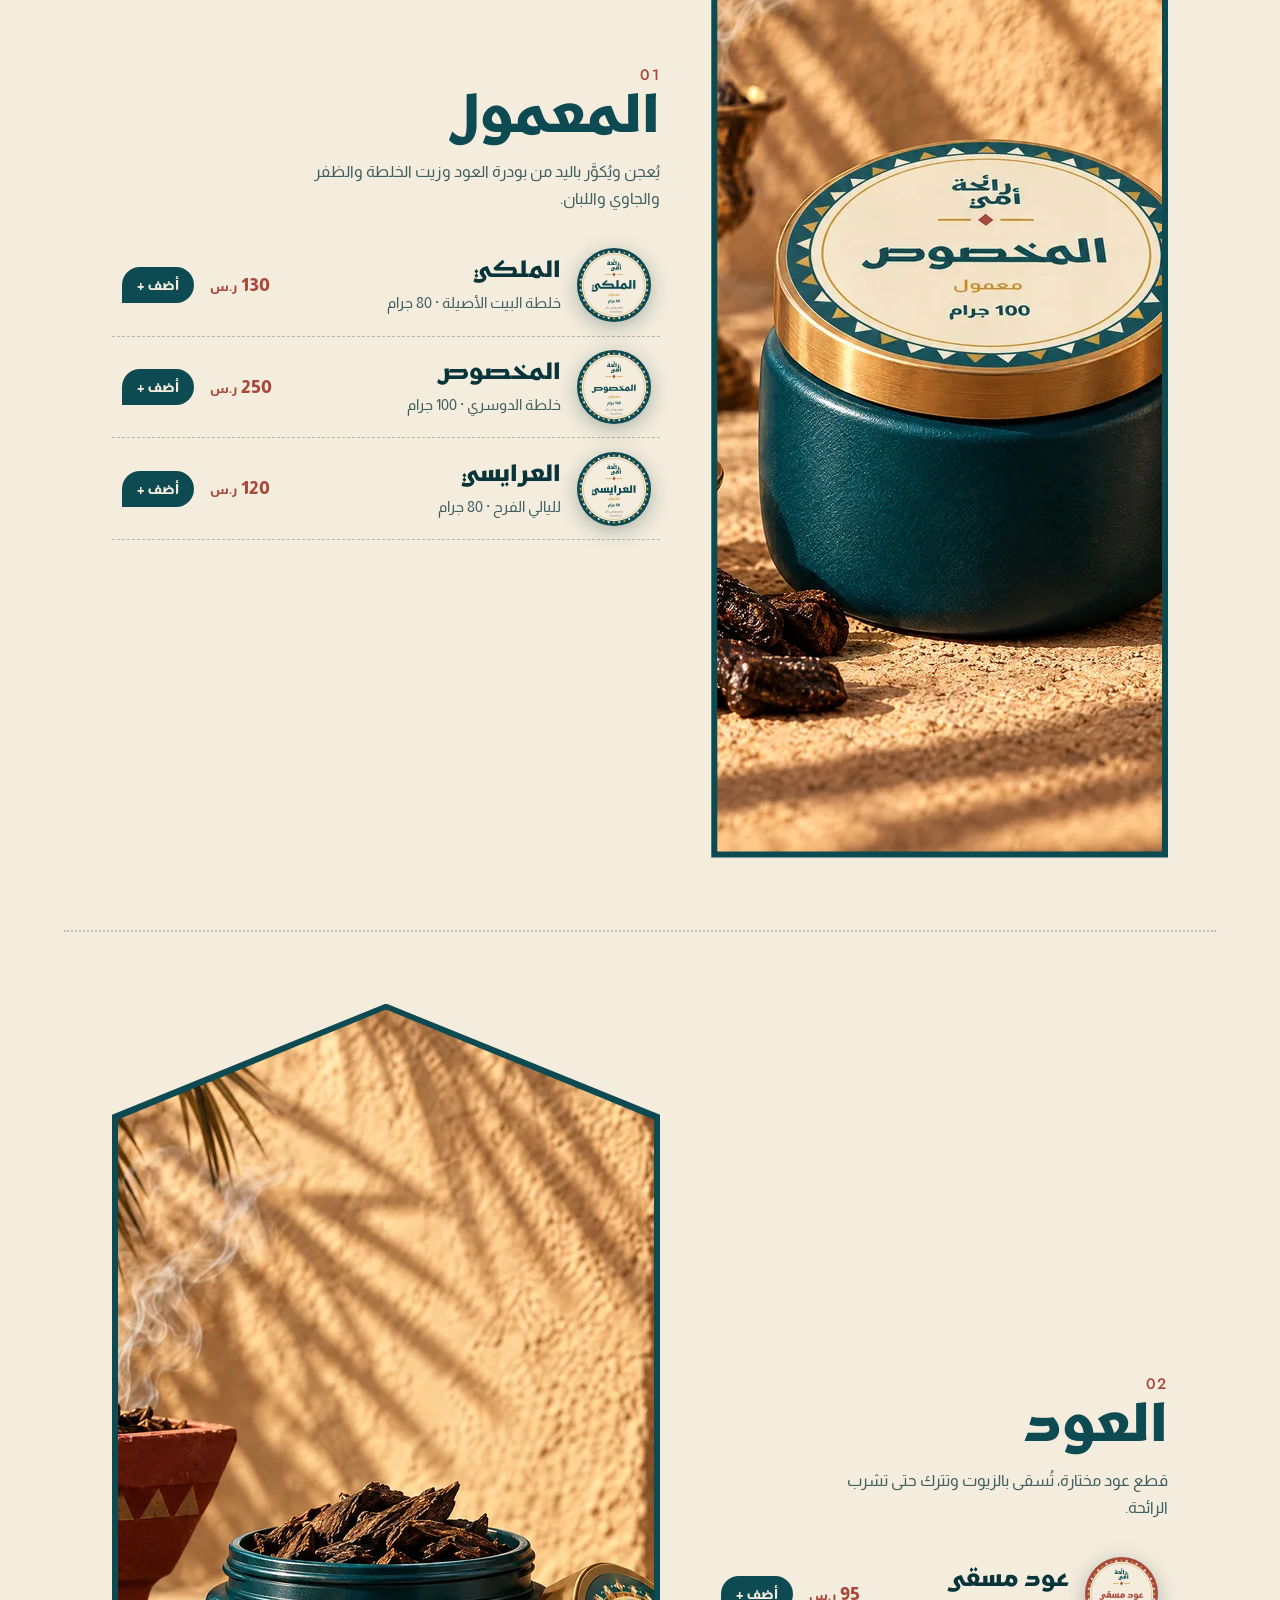
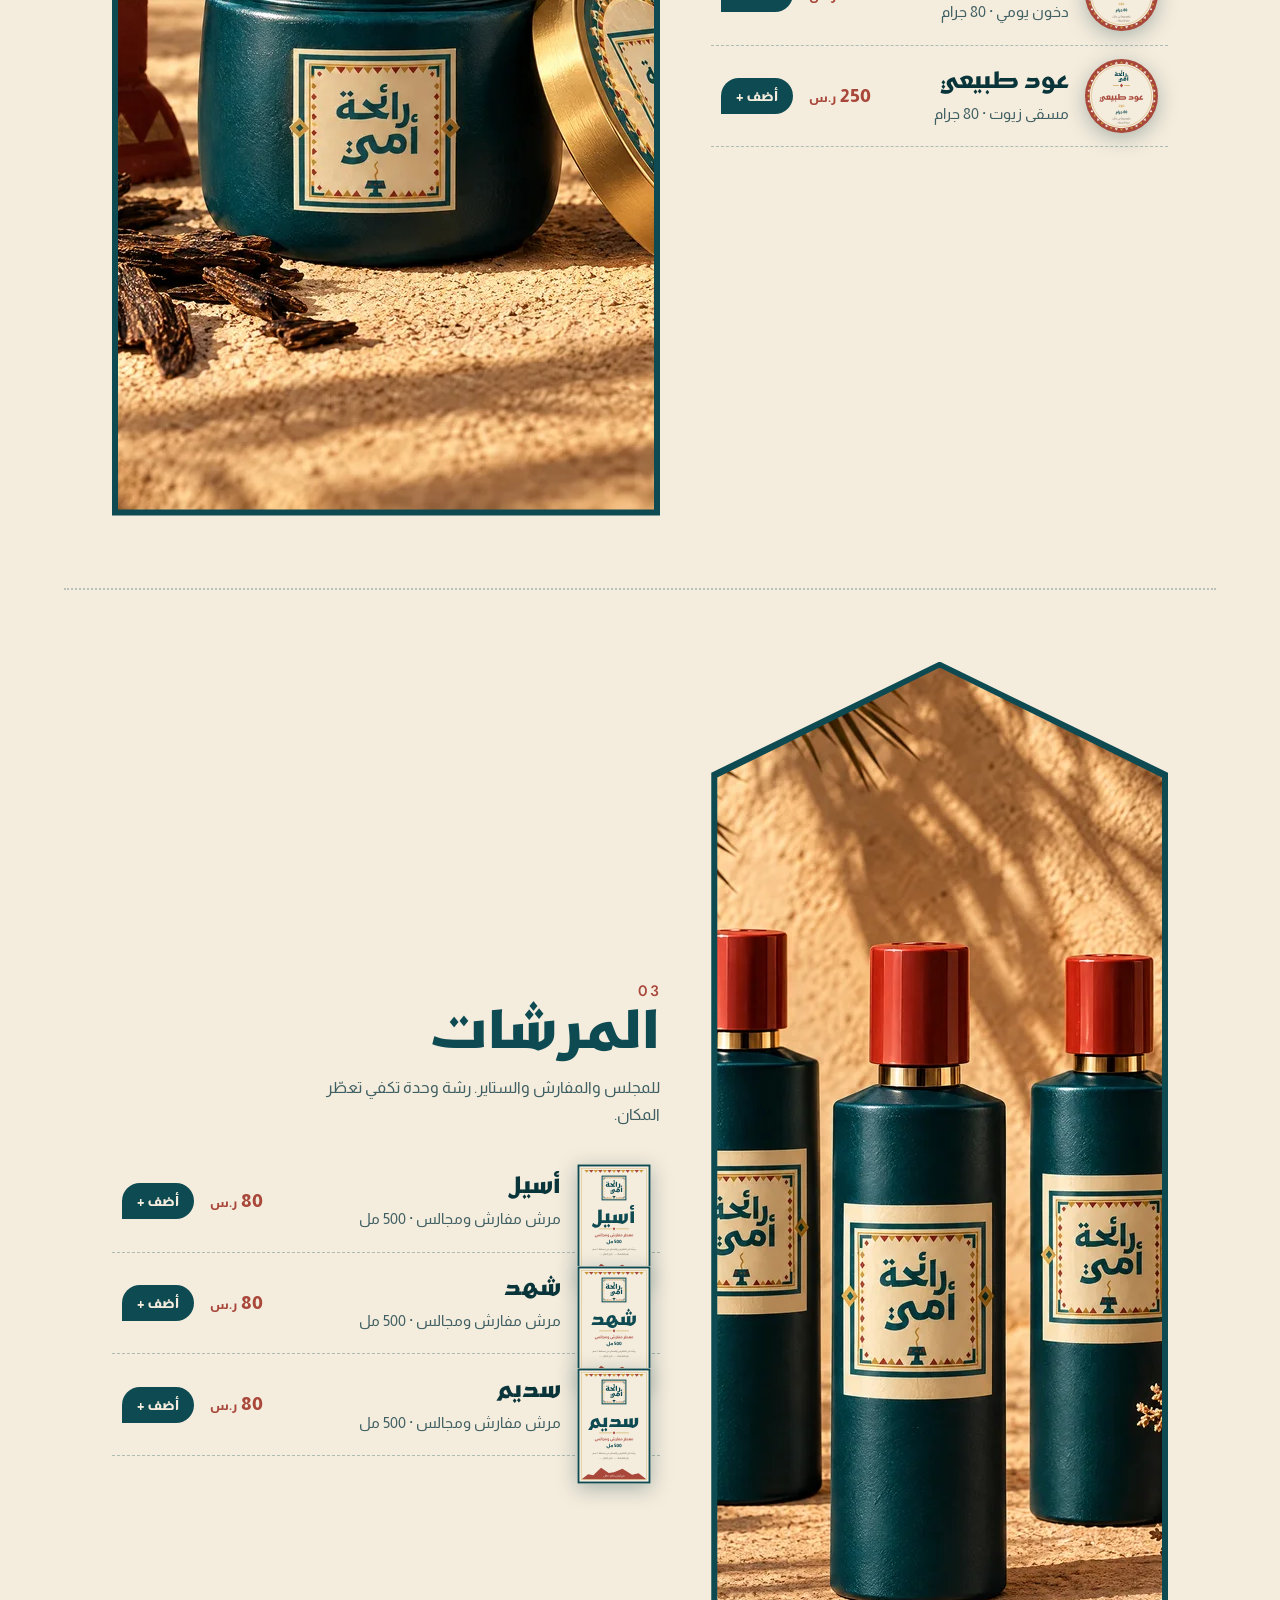
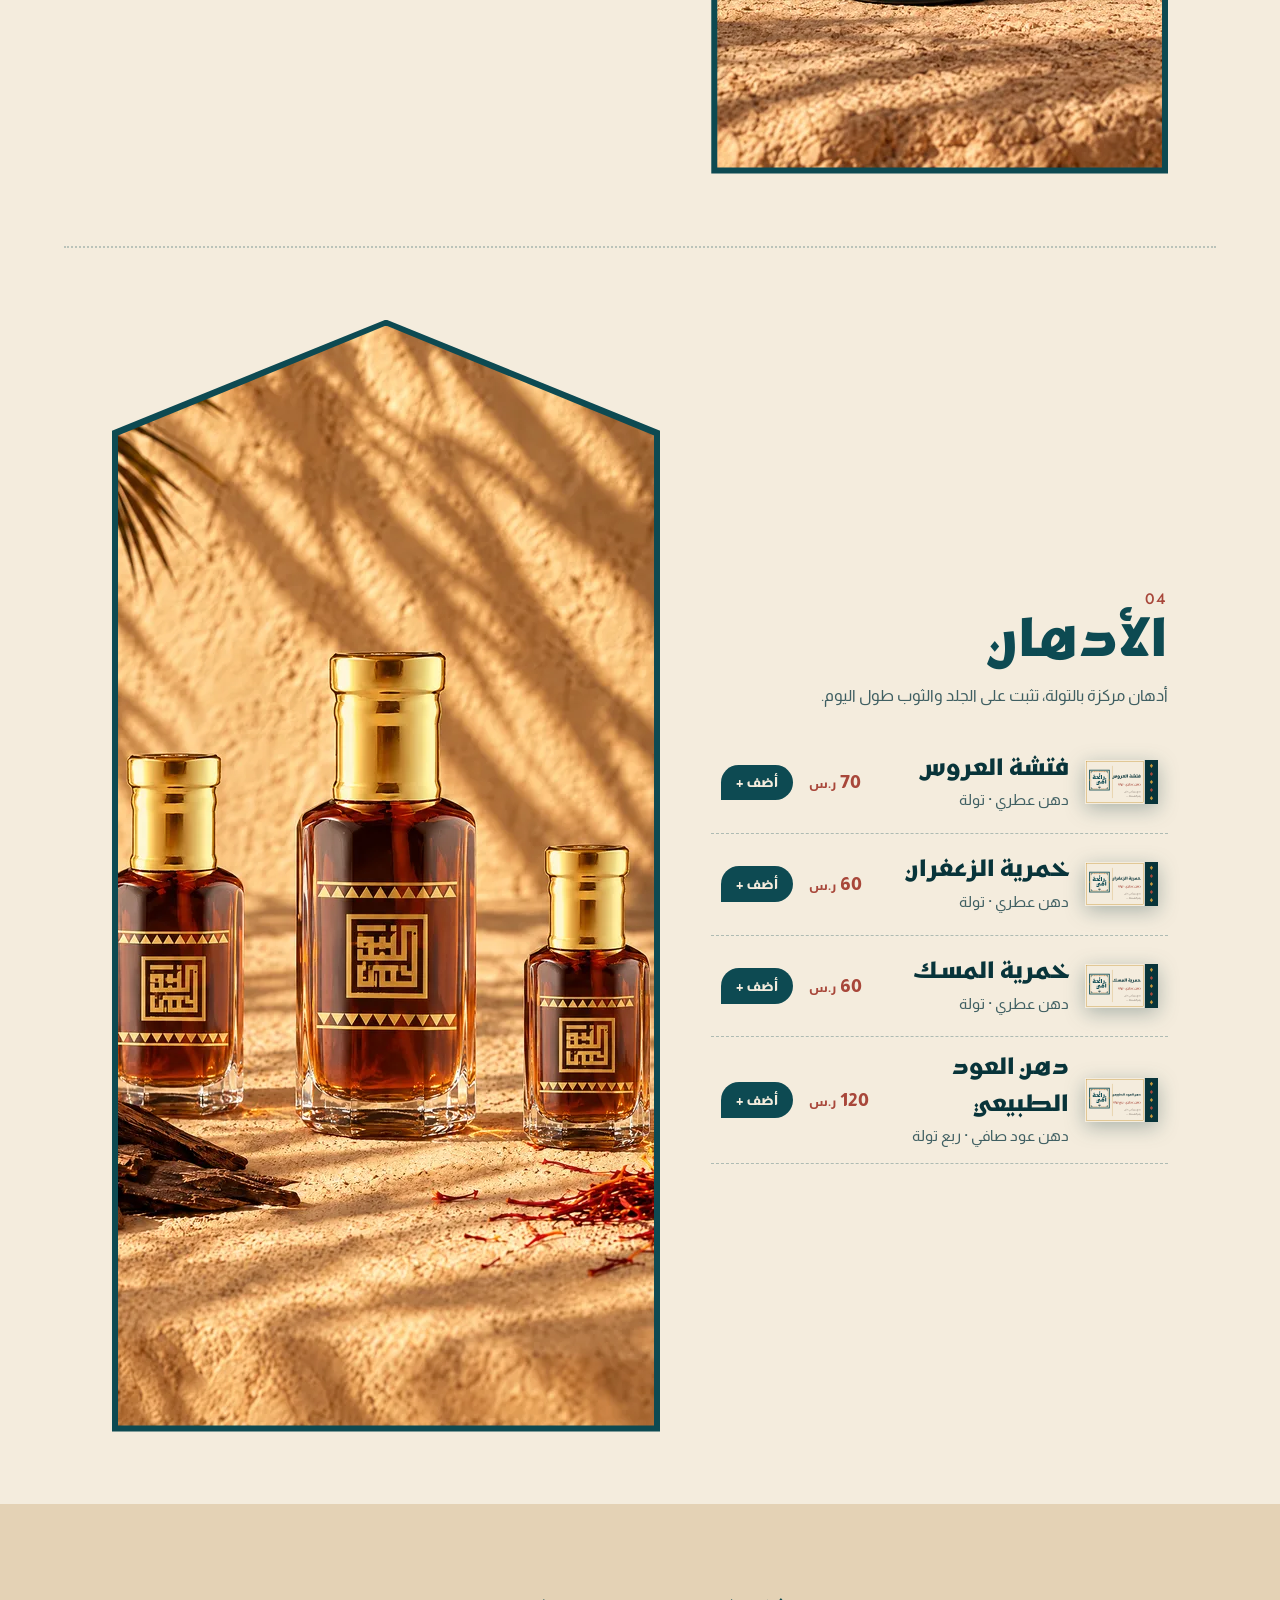
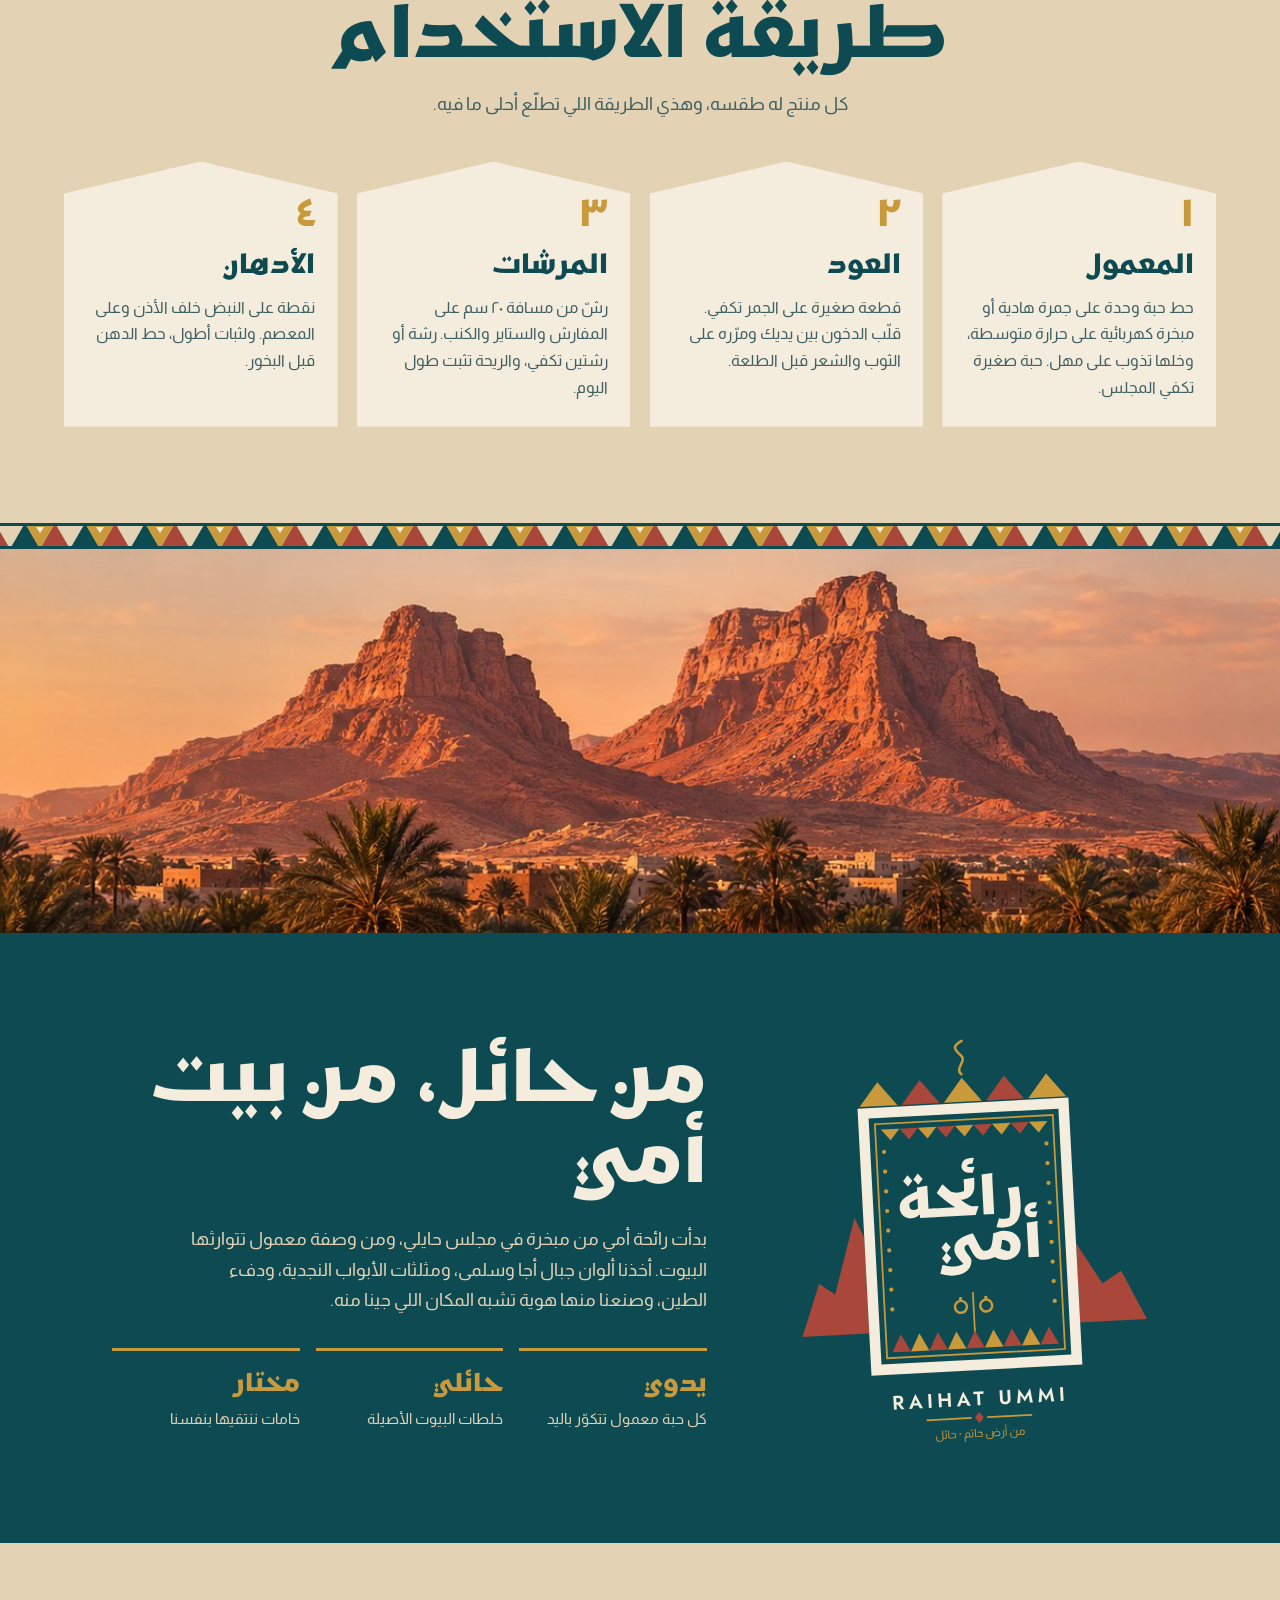
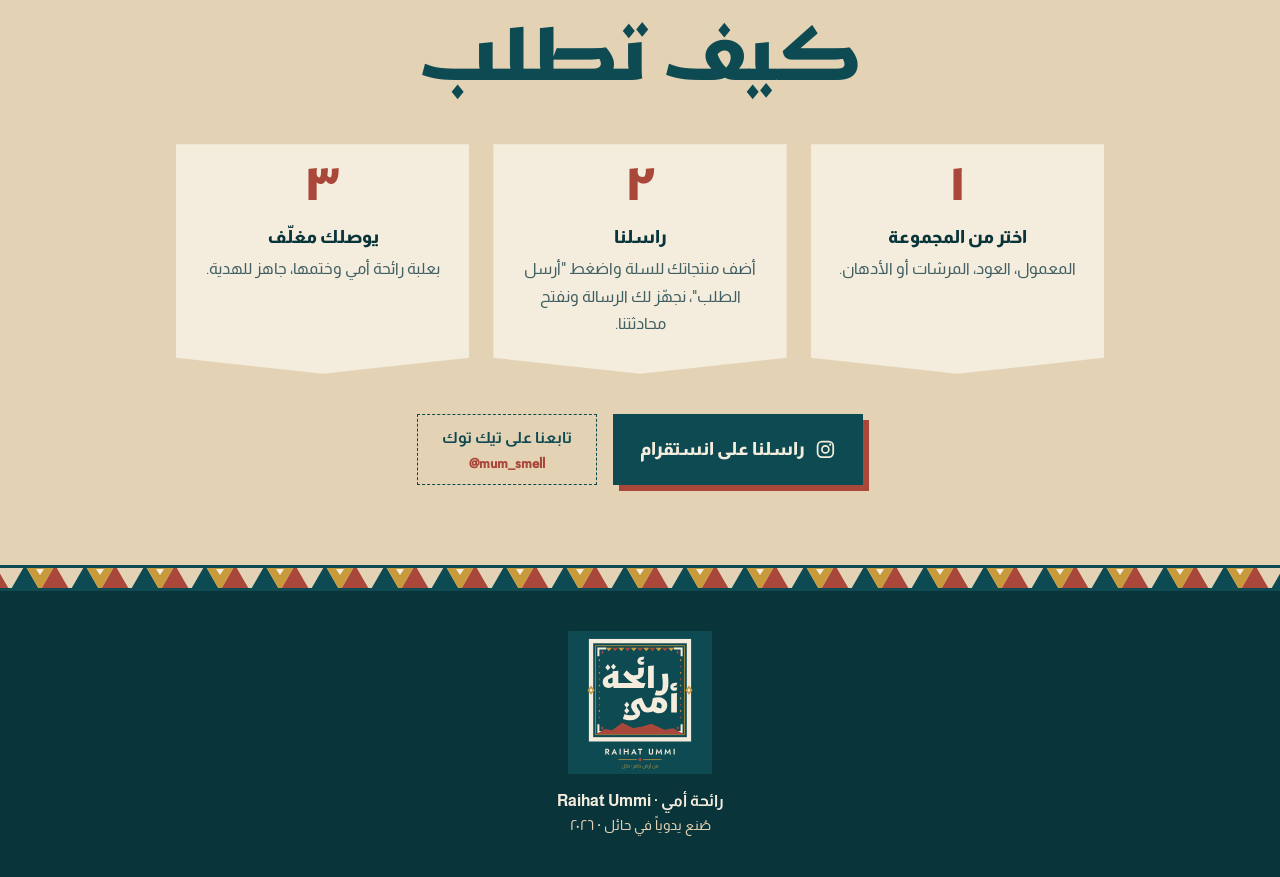
==== commit aff07f8e: "Website: oils shown in classic tola bottles with the brand's gold Najdi print Co-Authored-By: Claude" ====
--- a/index.html
+++ b/index.html
@@ -65,7 +65,7 @@
             <span class="arch__price">من 80 ر.س</span>
           </a>
           <a class="arch" href="#oils" style="--d:3">
-            <span class="arch__img"><img src="assets/products/oil.webp" alt="" width="220" height="275"></span>
+            <span class="arch__img"><img src="assets/products/oil.webp?v=2" alt="" width="220" height="275"></span>
             <span class="arch__name">الأدهان</span>
             <span class="arch__price">من 60 ر.س</span>
           </a>
@@ -171,7 +171,7 @@
       </article>
       <article class="family" id="oils" data-flip>
         <figure class="family__photo">
-          <img src="assets/products/oil.webp" alt="قوارير دهن رائحة أمي الزرقاء بأغطية حمراء" loading="lazy" width="880" height="1100">
+          <img src="assets/products/oil.webp?v=2" alt="تولات دهن رائحة أمي بأغطية ذهبية ونقش نجدي" loading="lazy" width="880" height="1100">
         </figure>
         <div class="family__body">
           <p class="family__index">04</p>
